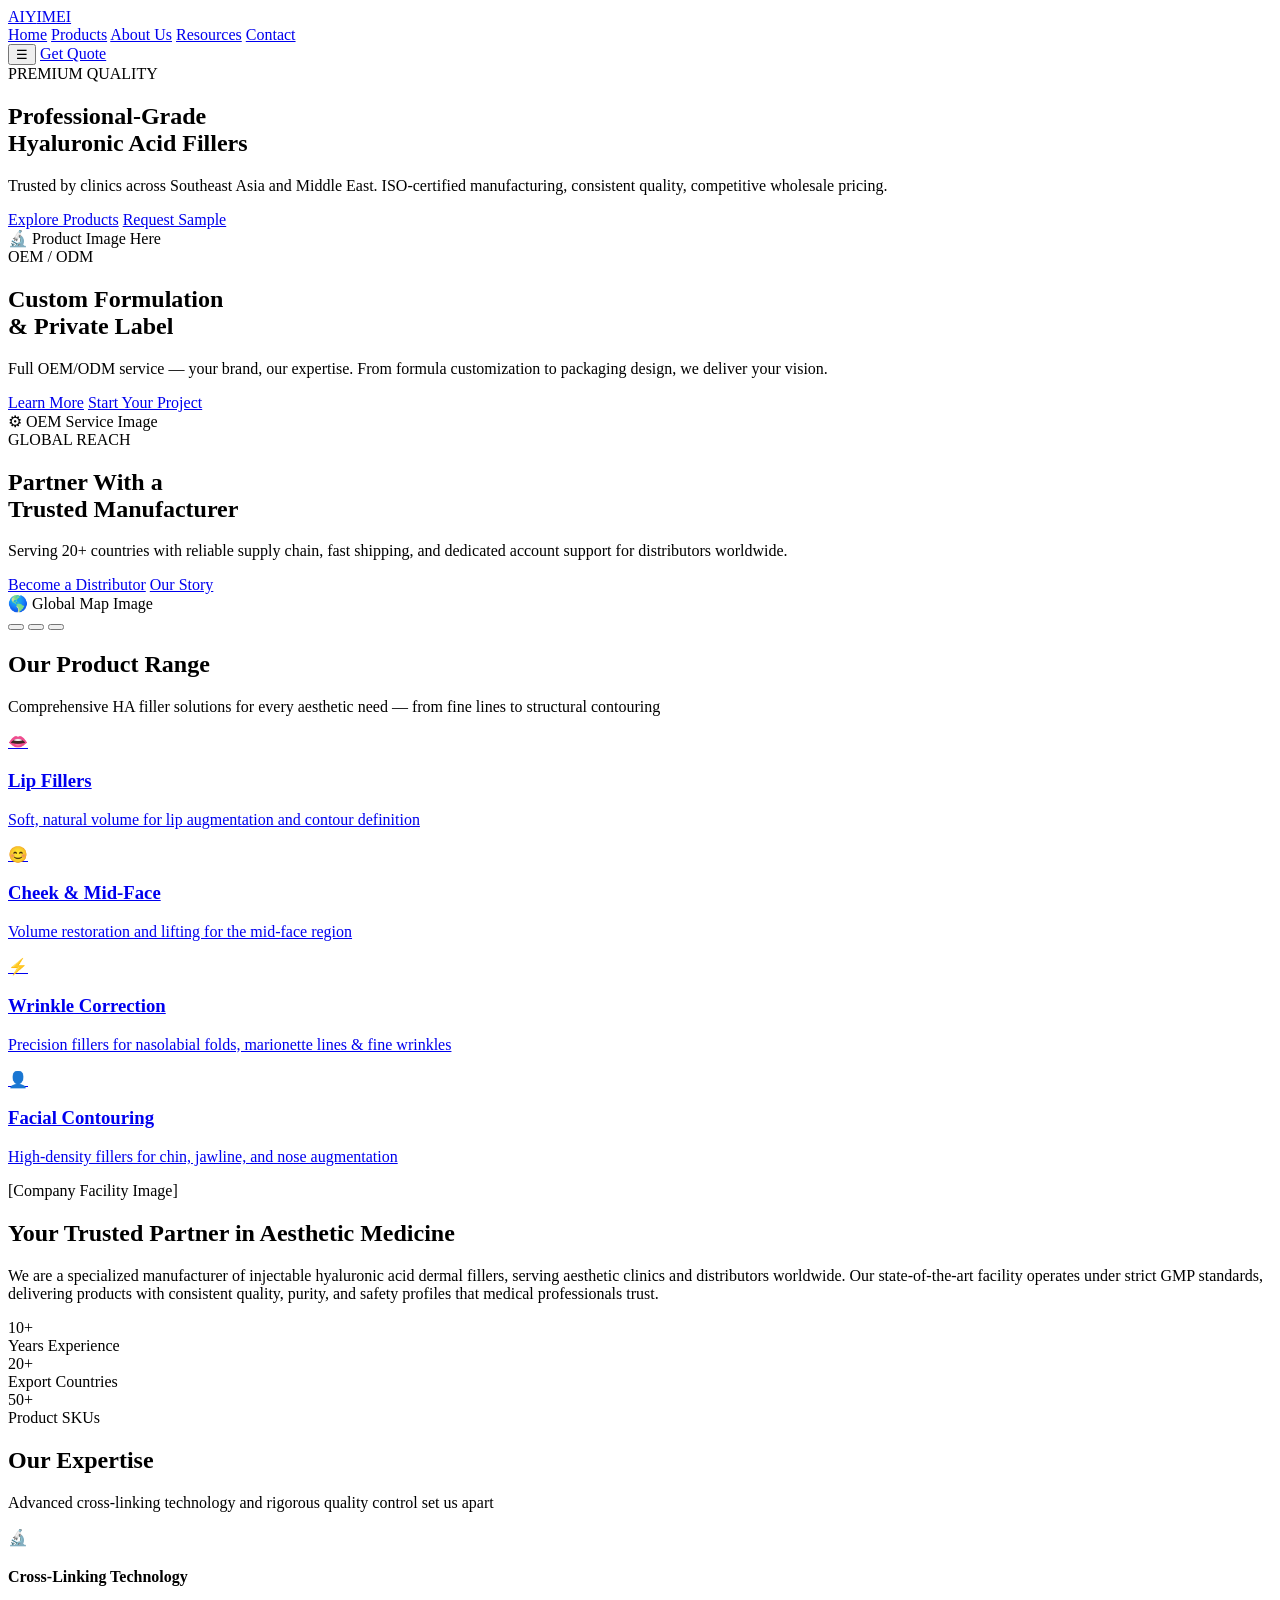
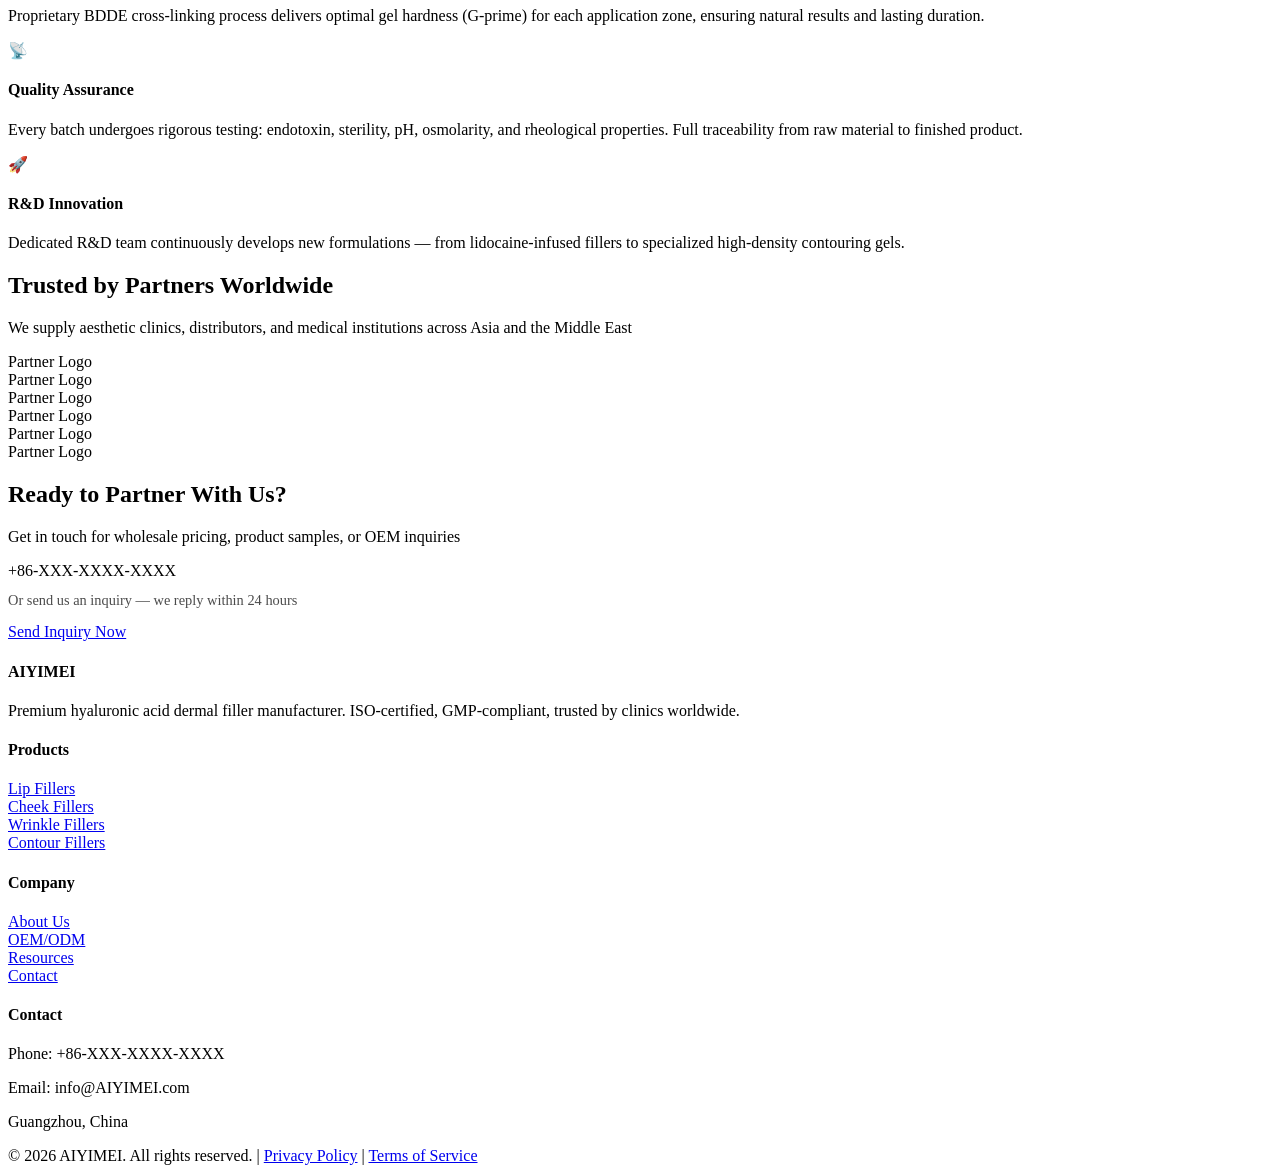
==== index.html @ f06d936a "Add files via upload" ====
﻿<!DOCTYPE html>
<html lang="en">
<head>
<meta charset="UTF-8">
<meta name="viewport" content="width=device-width, initial-scale=1.0">
<meta name="description" content="Professional Hyaluronic Acid Dermal Filler Manufacturer — Wholesale B2B Supplier">
<title>AIYIMEI | HA Dermal Filler Manufacturer & Wholesale Supplier</title>
<link rel="stylesheet" href="css/style.css">
</head>
<body>

<!-- Header -->
<header class="site-header">
  <div class="header-inner">
    <a href="index.html" class="logo">AIY<span>IMEI</span></a>
    <nav class="nav-links">
      <a href="index.html" class="active">Home</a>
      <a href="products.html">Products</a>
      <a href="about.html">About Us</a>
      <a href="resources.html">Resources</a>
      <a href="contact.html">Contact</a>
    </nav>
    <button class="mobile-menu-btn" aria-label="Menu">&#9776;</button>
    <a href="contact.html" class="header-cta">Get Quote</a>
  </div>
</header>

<!-- Hero Carousel -->
<section class="hero">
  <div class="carousel">
    <div class="carousel-slide active">
      <div class="slide-content">
        <span class="slide-tag">PREMIUM QUALITY</span>
        <h1>Professional-Grade<br>Hyaluronic Acid Fillers</h1>
        <p>Trusted by clinics across Southeast Asia and Middle East. ISO-certified manufacturing, consistent quality, competitive wholesale pricing.</p>
        <a href="products.html" class="btn-primary">Explore Products</a>
        <a href="contact.html" class="btn-outline">Request Sample</a>
      </div>
      <div class="slide-visual">
        <div class="placeholder-img">
          <span class="placeholder-icon">&#128300;</span>
          <span class="placeholder-text">Product Image Here</span>
        </div>
      </div>
    </div>
    <div class="carousel-slide">
      <div class="slide-content">
        <span class="slide-tag">OEM / ODM</span>
        <h1>Custom Formulation<br>& Private Label</h1>
        <p>Full OEM/ODM service — your brand, our expertise. From formula customization to packaging design, we deliver your vision.</p>
        <a href="about.html" class="btn-primary">Learn More</a>
        <a href="contact.html" class="btn-outline">Start Your Project</a>
      </div>
      <div class="slide-visual">
        <div class="placeholder-img">
          <span class="placeholder-icon">&#9881;</span>
          <span class="placeholder-text">OEM Service Image</span>
        </div>
      </div>
    </div>
    <div class="carousel-slide">
      <div class="slide-content">
        <span class="slide-tag">GLOBAL REACH</span>
        <h1>Partner With a<br>Trusted Manufacturer</h1>
        <p>Serving 20+ countries with reliable supply chain, fast shipping, and dedicated account support for distributors worldwide.</p>
        <a href="contact.html" class="btn-primary">Become a Distributor</a>
        <a href="about.html" class="btn-outline">Our Story</a>
      </div>
      <div class="slide-visual">
        <div class="placeholder-img">
          <span class="placeholder-icon">&#127758;</span>
          <span class="placeholder-text">Global Map Image</span>
        </div>
      </div>
    </div>
    <div class="carousel-dots">
      <button class="active" aria-label="Slide 1"></button>
      <button aria-label="Slide 2"></button>
      <button aria-label="Slide 3"></button>
    </div>
  </div>
</section>

<!-- Main Product Categories -->
<section class="section">
  <div class="container">
    <div class="section-header">
      <h2>Our Product Range</h2>
      <p>Comprehensive HA filler solutions for every aesthetic need — from fine lines to structural contouring</p>
    </div>
    <div class="category-grid">
      <a href="products.html" class="category-card">
        <div class="category-icon">&#128068;</div>
        <h3>Lip Fillers</h3>
        <p>Soft, natural volume for lip augmentation and contour definition</p>
      </a>
      <a href="products.html" class="category-card">
        <div class="category-icon">&#128522;</div>
        <h3>Cheek & Mid-Face</h3>
        <p>Volume restoration and lifting for the mid-face region</p>
      </a>
      <a href="products.html" class="category-card">
        <div class="category-icon">&#9889;</div>
        <h3>Wrinkle Correction</h3>
        <p>Precision fillers for nasolabial folds, marionette lines & fine wrinkles</p>
      </a>
      <a href="products.html" class="category-card">
        <div class="category-icon">&#128100;</div>
        <h3>Facial Contouring</h3>
        <p>High-density fillers for chin, jawline, and nose augmentation</p>
      </a>
    </div>
  </div>
</section>

<!-- Company Introduction -->
<section class="section section-alt">
  <div class="container">
    <div class="company-intro">
      <div class="intro-image">
        <span class="placeholder-text">[Company Facility Image]</span>
      </div>
      <div class="intro-text">
        <h2>Your Trusted Partner in Aesthetic Medicine</h2>
        <p>
          We are a specialized manufacturer of injectable hyaluronic acid dermal fillers,
          serving aesthetic clinics and distributors worldwide. Our state-of-the-art facility
          operates under strict GMP standards, delivering products with consistent quality,
          purity, and safety profiles that medical professionals trust.
        </p>
        <div class="stats-row">
          <div class="stat-item">
            <div class="stat-number">10+</div>
            <div class="stat-label">Years Experience</div>
          </div>
          <div class="stat-item">
            <div class="stat-number">20+</div>
            <div class="stat-label">Export Countries</div>
          </div>
          <div class="stat-item">
            <div class="stat-number">50+</div>
            <div class="stat-label">Product SKUs</div>
          </div>
        </div>
      </div>
    </div>
  </div>
</section>

<!-- Professional Fields / Expertise -->
<section class="section">
  <div class="container">
    <div class="section-header">
      <h2>Our Expertise</h2>
      <p>Advanced cross-linking technology and rigorous quality control set us apart</p>
    </div>
    <div class="expertise-grid">
      <div class="expertise-card">
        <div class="icon">&#128300;</div>
        <h4>Cross-Linking Technology</h4>
        <p>Proprietary BDDE cross-linking process delivers optimal gel hardness (G-prime) for each application zone, ensuring natural results and lasting duration.</p>
      </div>
      <div class="expertise-card">
        <div class="icon">&#128225;</div>
        <h4>Quality Assurance</h4>
        <p>Every batch undergoes rigorous testing: endotoxin, sterility, pH, osmolarity, and rheological properties. Full traceability from raw material to finished product.</p>
      </div>
      <div class="expertise-card">
        <div class="icon">&#128640;</div>
        <h4>R&D Innovation</h4>
        <p>Dedicated R&D team continuously develops new formulations — from lidocaine-infused fillers to specialized high-density contouring gels.</p>
      </div>
    </div>
  </div>
</section>

<!-- Partner Companies -->
<section class="section section-alt">
  <div class="container">
    <div class="section-header">
      <h2>Trusted by Partners Worldwide</h2>
      <p>We supply aesthetic clinics, distributors, and medical institutions across Asia and the Middle East</p>
    </div>
    <div class="partner-logos">
      <div class="partner-logo">Partner Logo</div>
      <div class="partner-logo">Partner Logo</div>
      <div class="partner-logo">Partner Logo</div>
      <div class="partner-logo">Partner Logo</div>
      <div class="partner-logo">Partner Logo</div>
      <div class="partner-logo">Partner Logo</div>
    </div>
  </div>
</section>

<!-- Contact CTA -->
<section class="section">
  <div class="container">
    <div class="cta-banner">
      <h2>Ready to Partner With Us?</h2>
      <p>Get in touch for wholesale pricing, product samples, or OEM inquiries</p>
      <div class="phone-number">+86-XXX-XXXX-XXXX</div>
      <p style="margin-top:12px; font-size:0.9rem; opacity:0.7;">Or send us an inquiry — we reply within 24 hours</p>
      <a href="contact.html" class="btn-primary" style="margin-top:20px;">Send Inquiry Now</a>
    </div>
  </div>
</section>

<!-- Footer -->
<footer class="site-footer">
  <div class="footer-grid">
    <div class="footer-col">
      <h4>AIYIMEI</h4>
      <p>Premium hyaluronic acid dermal filler manufacturer. ISO-certified, GMP-compliant, trusted by clinics worldwide.</p>
    </div>
    <div class="footer-col">
      <h4>Products</h4>
      <a href="products.html">Lip Fillers</a><br>
      <a href="products.html">Cheek Fillers</a><br>
      <a href="products.html">Wrinkle Fillers</a><br>
      <a href="products.html">Contour Fillers</a>
    </div>
    <div class="footer-col">
      <h4>Company</h4>
      <a href="about.html">About Us</a><br>
      <a href="about.html#oem">OEM/ODM</a><br>
      <a href="resources.html">Resources</a><br>
      <a href="contact.html">Contact</a>
    </div>
    <div class="footer-col">
      <h4>Contact</h4>
      <p>Phone: +86-XXX-XXXX-XXXX</p>
      <p>Email: info@AIYIMEI.com</p>
      <p>Guangzhou, China</p>
    </div>
  </div>
  <div class="footer-bottom">
    &copy; 2026 AIYIMEI. All rights reserved. | <a href="#">Privacy Policy</a> | <a href="#">Terms of Service</a>
  </div>
</footer>

<script src="js/main.js"></script>
</body>
</html>
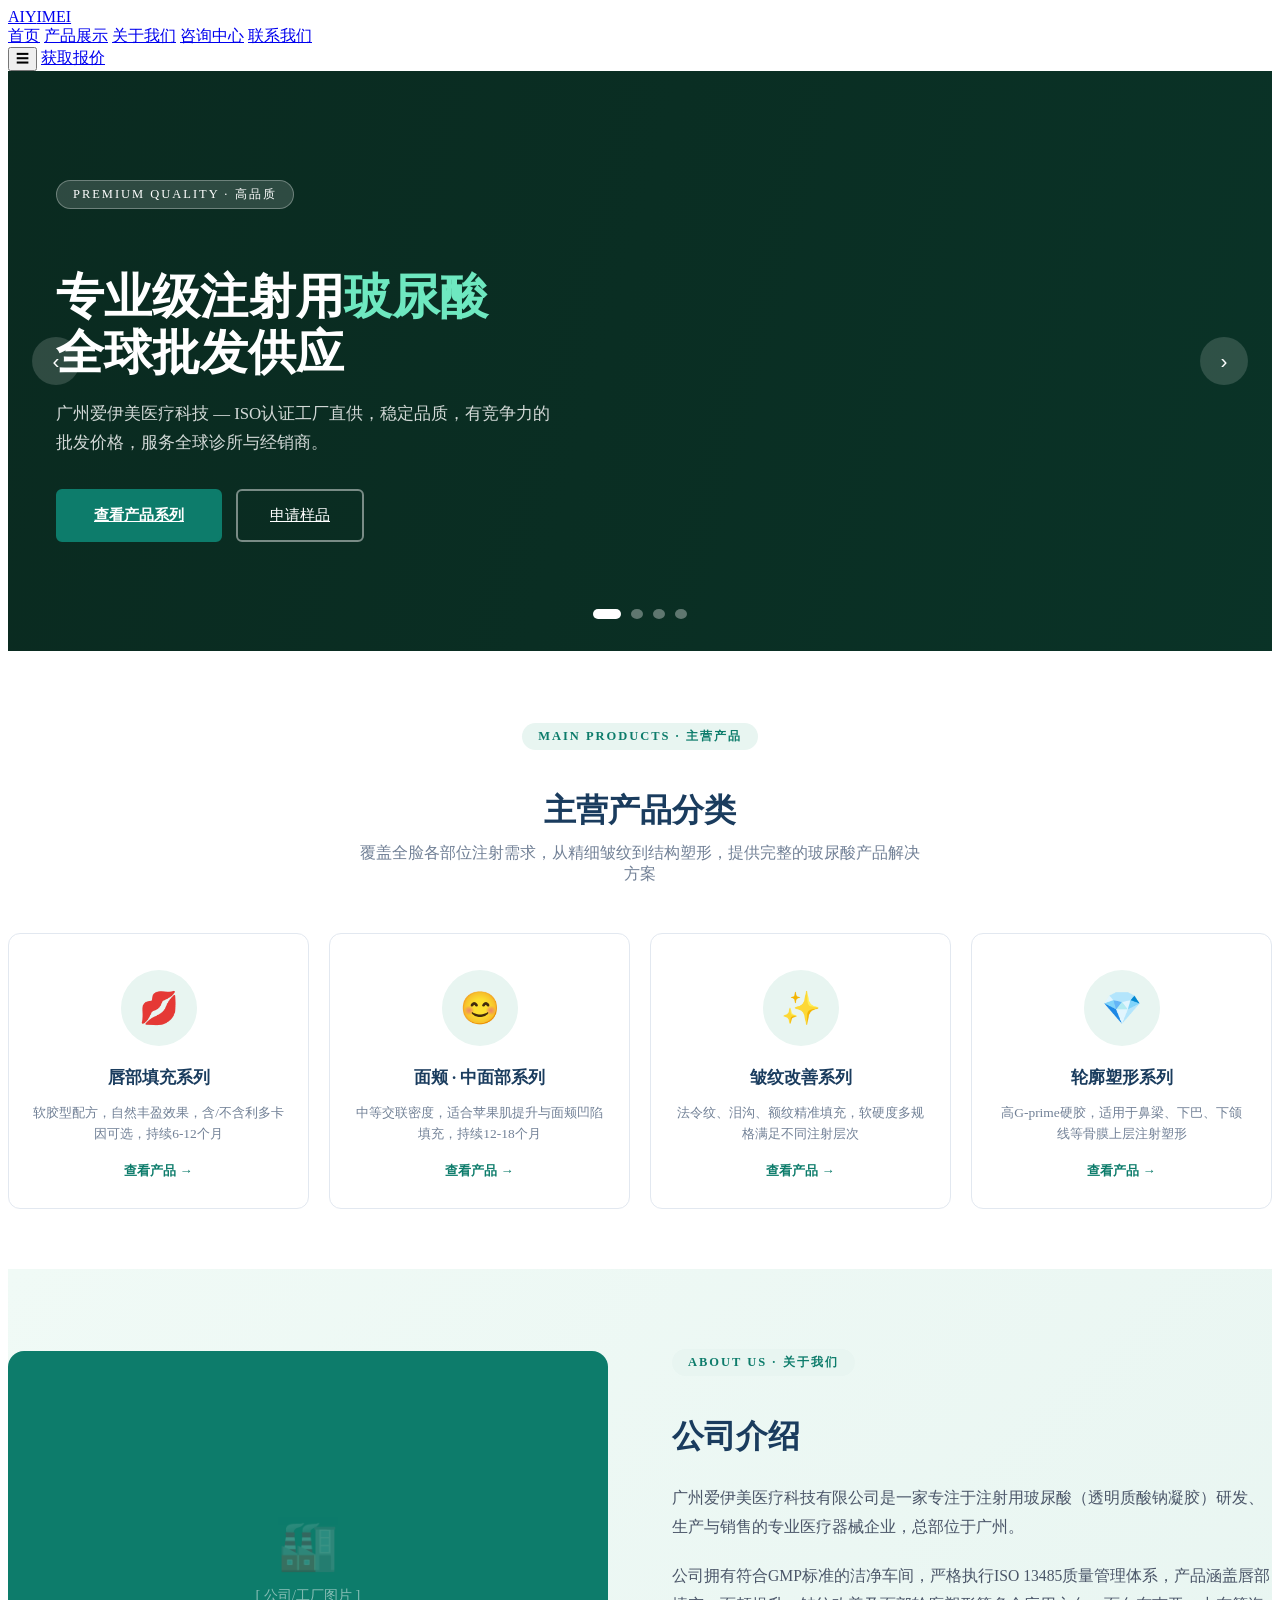
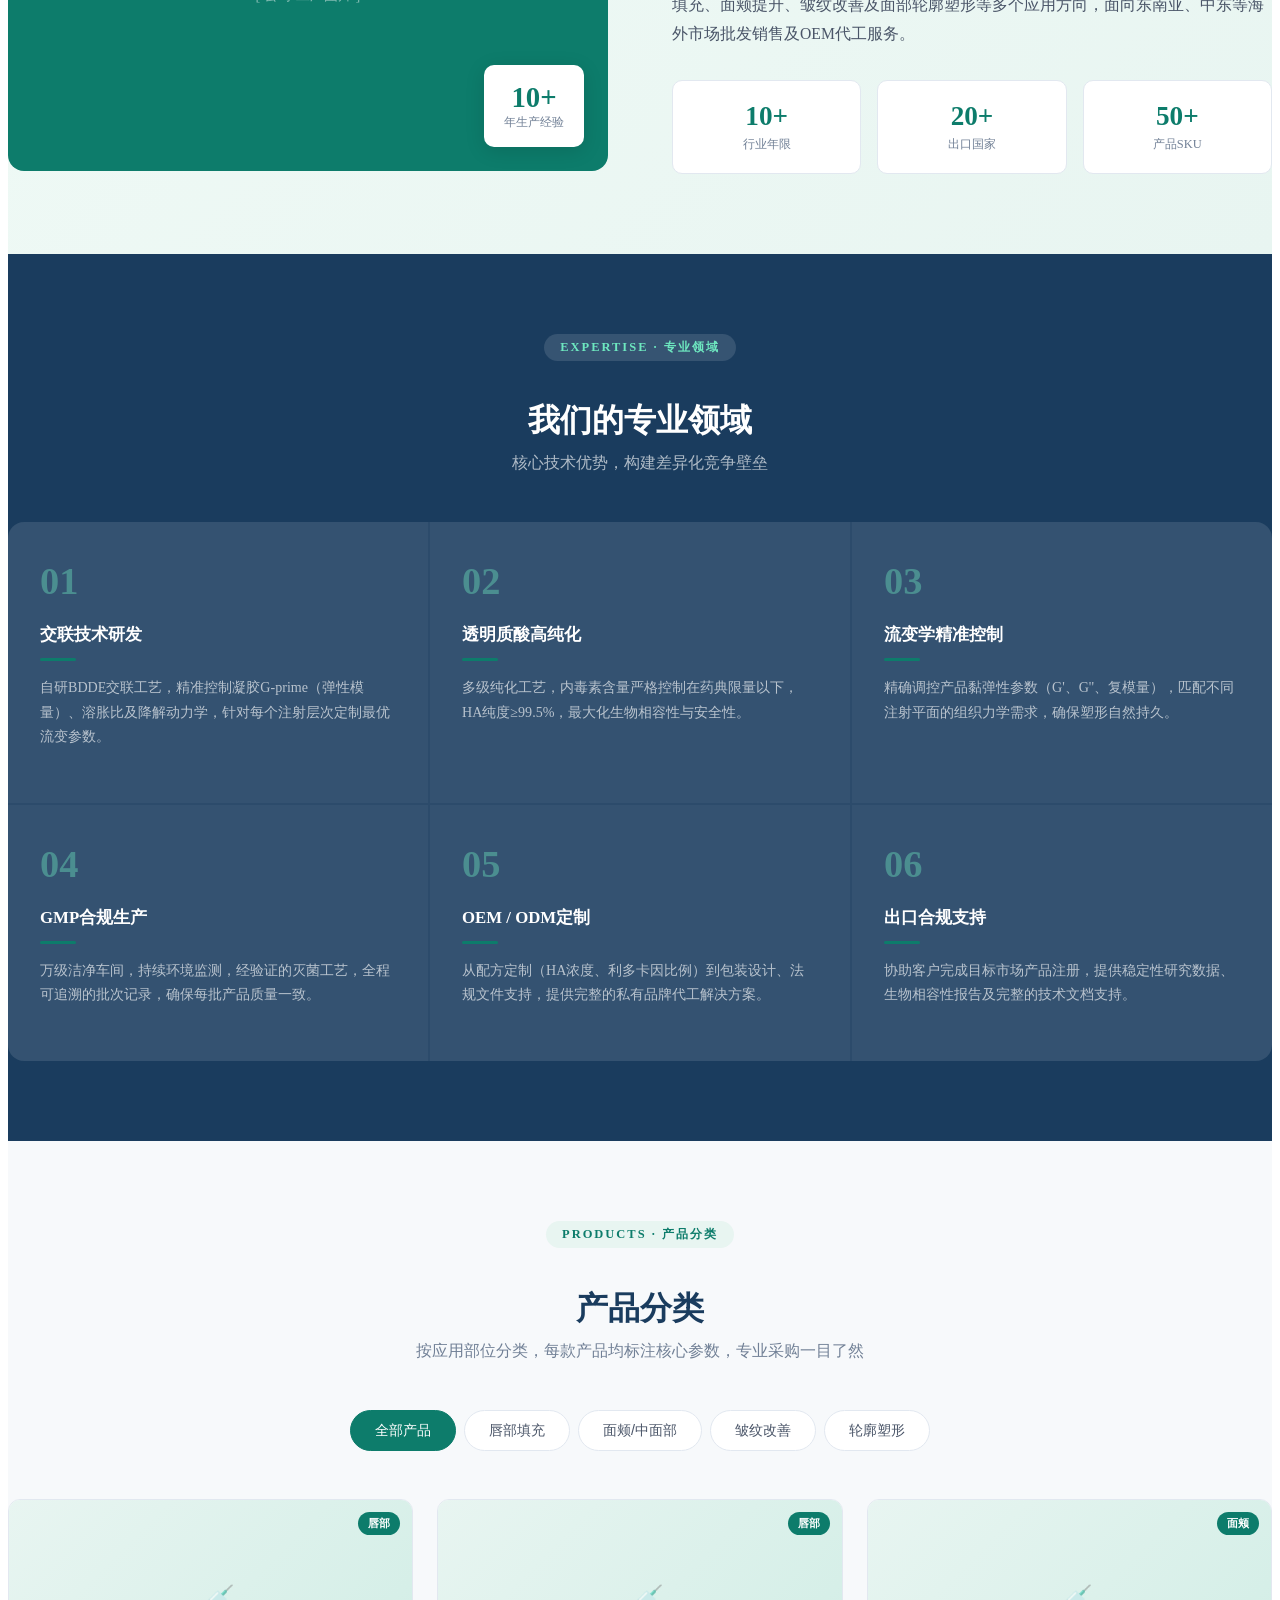
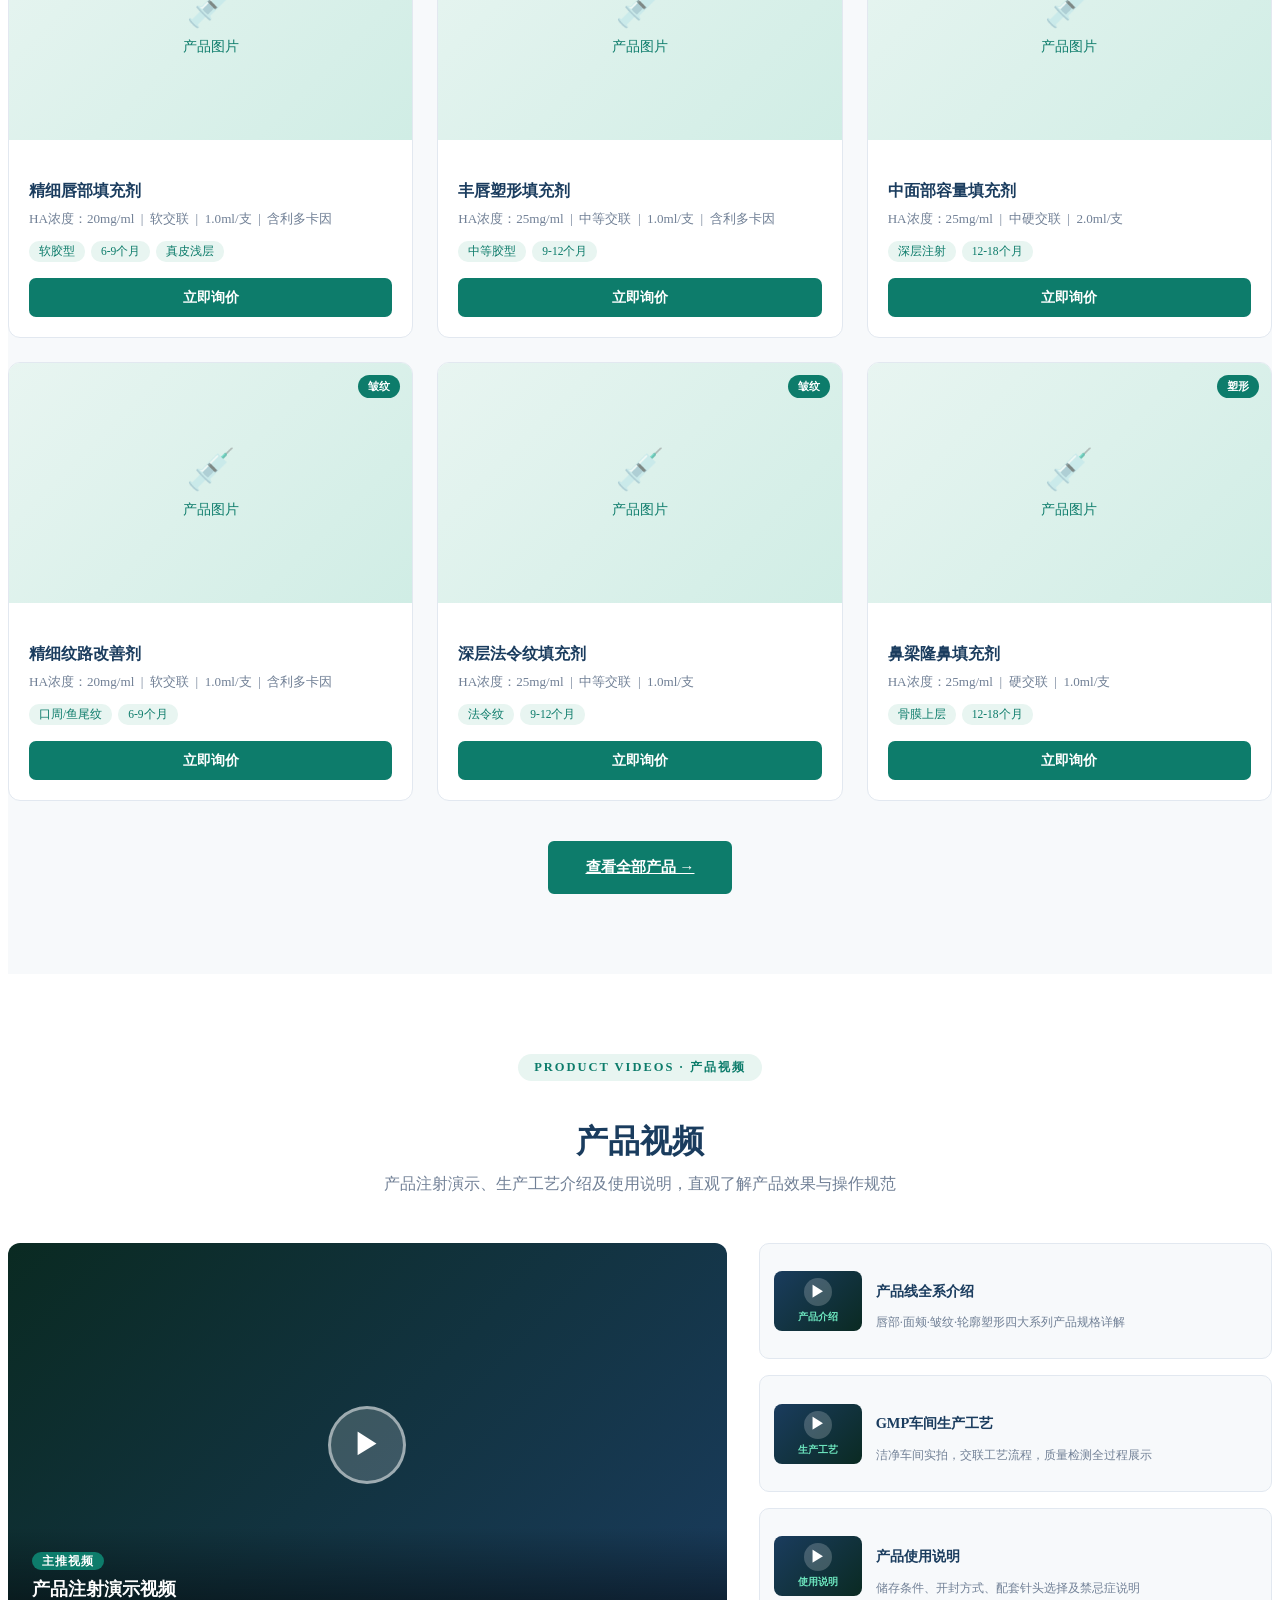
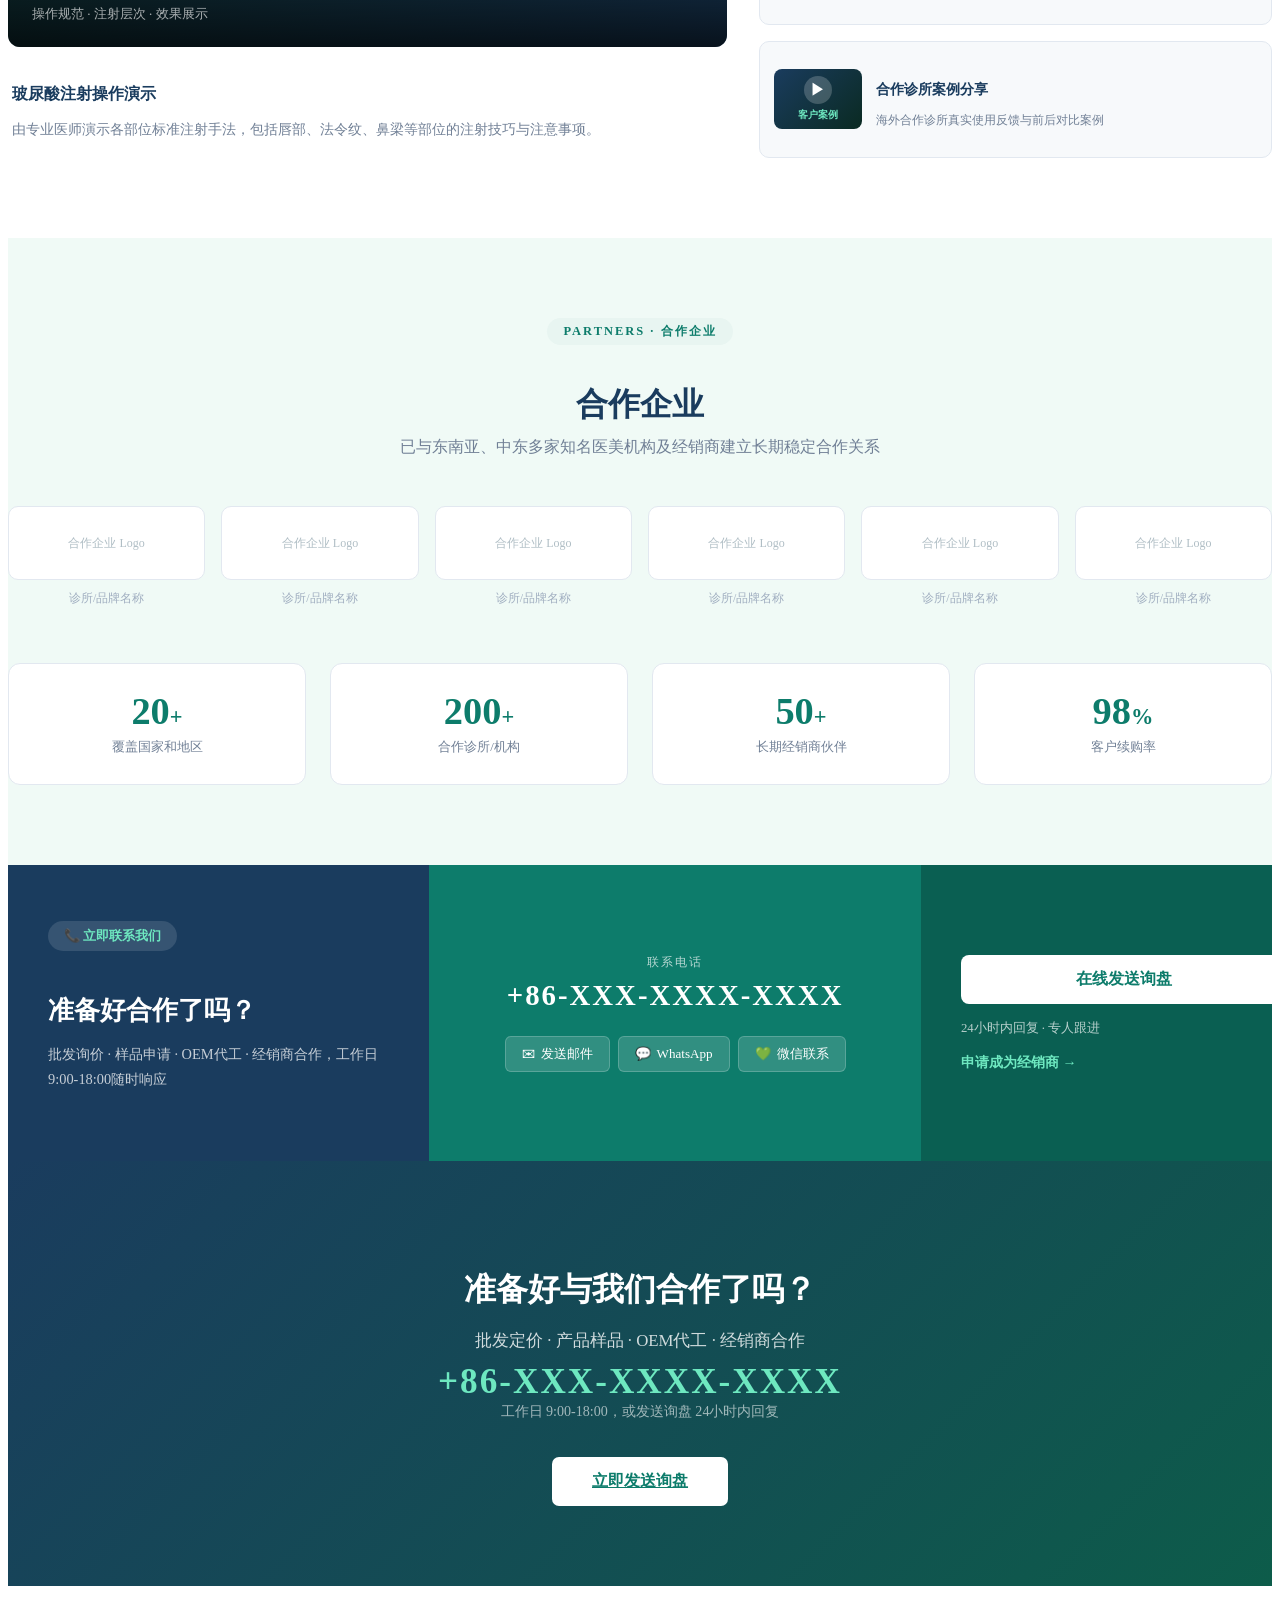
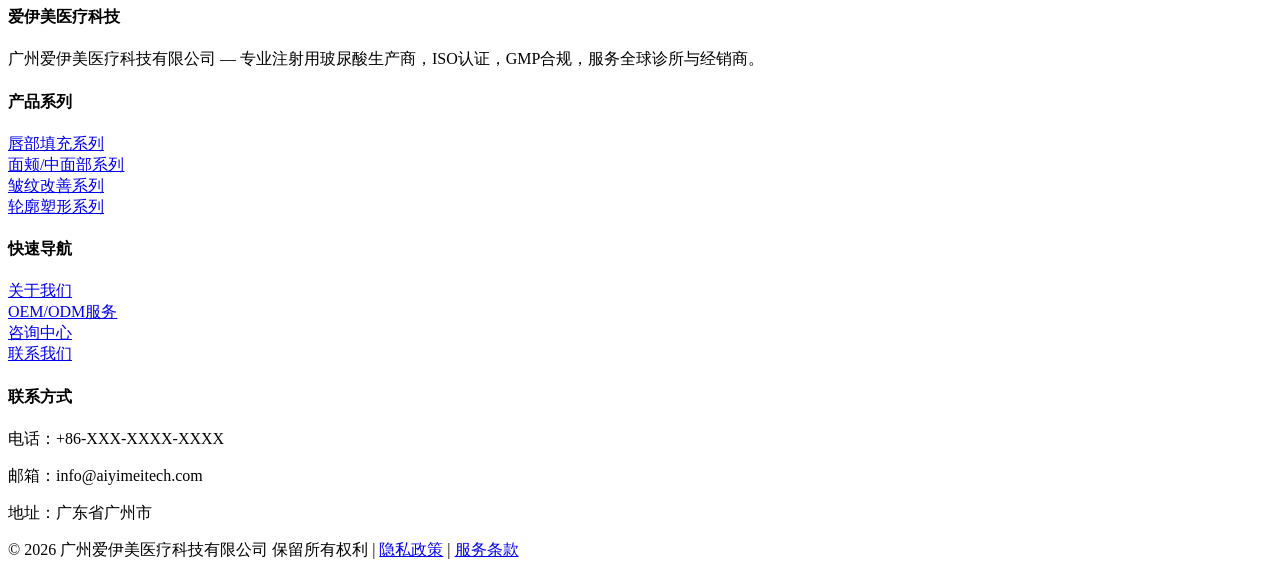
==== commit ea645c7b: "Add files via upload" ====
--- a/index.html
+++ b/index.html
@@ -1,145 +1,700 @@
-﻿<!DOCTYPE html>
-<html lang="en">
+<!DOCTYPE html>
+<html lang="zh-CN">
 <head>
 <meta charset="UTF-8">
 <meta name="viewport" content="width=device-width, initial-scale=1.0">
-<meta name="description" content="Professional Hyaluronic Acid Dermal Filler Manufacturer — Wholesale B2B Supplier">
-<title>AIYIMEI | HA Dermal Filler Manufacturer & Wholesale Supplier</title>
+<meta name="description" content="广州爱伊美医疗科技有限公司 — 专业注射用玻尿酸生产商，面向全球批发供应">
+<title>爱伊美医疗科技 | 专业玻尿酸生产商</title>
 <link rel="stylesheet" href="css/style.css">
+<style>
+/* ===== 1. 门头首页产品轮播图 ===== */
+.hero-banner {
+  position: relative;
+  width: 100%;
+  overflow: hidden;
+  background: #0a2a22;
+}
+.banner-track {
+  display: flex;
+  transition: transform 0.7s cubic-bezier(.4,0,.2,1);
+}
+.banner-slide {
+  min-width: 100%;
+  position: relative;
+  height: 580px;
+  display: flex;
+  align-items: center;
+  overflow: hidden;
+}
+.banner-slide .bg-overlay {
+  position: absolute; inset: 0;
+  background: linear-gradient(105deg, rgba(10,40,30,0.82) 0%, rgba(10,40,30,0.45) 55%, rgba(10,40,30,0.1) 100%);
+  z-index: 1;
+}
+.banner-slide .bg-img {
+  position: absolute; inset: 0;
+  background-size: cover;
+  background-position: center;
+  z-index: 0;
+  transition: transform 8s ease;
+}
+.banner-slide.active .bg-img { transform: scale(1.05); }
+.banner-content {
+  position: relative; z-index: 2;
+  max-width: 1240px; margin: 0 auto; padding: 0 48px;
+  width: 100%;
+}
+.banner-tag {
+  display: inline-block;
+  background: rgba(255,255,255,0.15);
+  border: 1px solid rgba(255,255,255,0.3);
+  color: #fff; font-size: 0.78rem; letter-spacing: 2px;
+  padding: 5px 16px; border-radius: 20px; margin-bottom: 20px;
+  text-transform: uppercase;
+}
+.banner-content h1 {
+  font-size: 3rem; font-weight: 800;
+  color: #fff; line-height: 1.18;
+  margin-bottom: 18px; max-width: 620px;
+}
+.banner-content h1 em {
+  font-style: normal; color: #6ee8c0;
+}
+.banner-content p {
+  font-size: 1.05rem; color: rgba(255,255,255,0.82);
+  max-width: 500px; line-height: 1.7; margin-bottom: 32px;
+}
+.banner-btns { display: flex; gap: 14px; flex-wrap: wrap; }
+.btn-banner-primary {
+  background: #0D7C6B; color: #fff;
+  padding: 14px 36px; border-radius: 6px;
+  font-size: 0.95rem; font-weight: 600;
+  transition: background 0.2s;
+  border: 2px solid #0D7C6B;
+}
+.btn-banner-primary:hover { background: #0a5f52; border-color: #0a5f52; }
+.btn-banner-outline {
+  background: transparent; color: #fff;
+  padding: 14px 32px; border-radius: 6px;
+  font-size: 0.95rem; font-weight: 500;
+  border: 2px solid rgba(255,255,255,0.45);
+  transition: border-color 0.2s;
+}
+.btn-banner-outline:hover { border-color: #fff; }
+
+/* slide bg colors as fallbacks */
+.slide-bg-1 { background-color: #0a3428; }
+.slide-bg-2 { background-color: #1a2c3d; }
+.slide-bg-3 { background-color: #2a1a3d; }
+.slide-bg-4 { background-color: #3d2a0a; }
+
+/* Banner controls */
+.banner-controls {
+  position: absolute; bottom: 32px; left: 0; right: 0;
+  display: flex; align-items: center; justify-content: center; gap: 10px; z-index: 10;
+}
+.banner-dot {
+  width: 10px; height: 10px; border-radius: 50%;
+  background: rgba(255,255,255,0.35); border: none;
+  transition: all 0.3s; cursor: pointer;
+}
+.banner-dot.active {
+  background: #fff; width: 28px; border-radius: 5px;
+}
+.banner-arrow {
+  position: absolute; top: 50%; transform: translateY(-50%);
+  background: rgba(255,255,255,0.15); border: none; color: #fff;
+  width: 48px; height: 48px; border-radius: 50%; font-size: 1.3rem;
+  cursor: pointer; z-index: 10; transition: background 0.2s;
+  display: flex; align-items: center; justify-content: center;
+}
+.banner-arrow:hover { background: rgba(255,255,255,0.3); }
+.banner-arrow.prev { left: 24px; }
+.banner-arrow.next { right: 24px; }
+
+/* ===== 2. 主营产品分类 ===== */
+.product-categories {
+  padding: 72px 0 60px;
+  background: #fff;
+}
+.section-label {
+  text-align: center; margin-bottom: 48px;
+}
+.section-label .label-tag {
+  display: inline-block;
+  background: #e8f5f1; color: #0D7C6B;
+  font-size: 0.78rem; font-weight: 600; letter-spacing: 2px;
+  padding: 5px 16px; border-radius: 20px; margin-bottom: 12px;
+  text-transform: uppercase;
+}
+.section-label h2 {
+  font-size: 2rem; font-weight: 700; color: #1a3c5e; margin-bottom: 10px;
+}
+.section-label p { color: #718096; font-size: 0.98rem; max-width: 560px; margin: 0 auto; }
+
+.cat-grid {
+  display: grid; grid-template-columns: repeat(4, 1fr); gap: 20px;
+}
+.cat-card {
+  background: #fff;
+  border: 1px solid #e2e8f0;
+  border-radius: 12px;
+  padding: 36px 24px 28px;
+  text-align: center;
+  cursor: pointer;
+  transition: all 0.3s;
+  position: relative; overflow: hidden;
+  text-decoration: none; color: inherit;
+}
+.cat-card::before {
+  content: '';
+  position: absolute; bottom: 0; left: 0; right: 0;
+  height: 3px; background: #0D7C6B;
+  transform: scaleX(0); transition: transform 0.3s;
+}
+.cat-card:hover::before { transform: scaleX(1); }
+.cat-card:hover { box-shadow: 0 8px 30px rgba(13,124,107,0.12); transform: translateY(-4px); }
+.cat-icon-wrap {
+  width: 76px; height: 76px; border-radius: 50%;
+  background: #e8f5f1; margin: 0 auto 20px;
+  display: flex; align-items: center; justify-content: center;
+  font-size: 2rem; transition: background 0.3s;
+}
+.cat-card:hover .cat-icon-wrap { background: #0D7C6B; }
+.cat-card h3 { font-size: 1.05rem; font-weight: 700; color: #1a3c5e; margin-bottom: 8px; }
+.cat-card p { font-size: 0.84rem; color: #718096; line-height: 1.6; margin-bottom: 16px; }
+.cat-link {
+  font-size: 0.82rem; color: #0D7C6B; font-weight: 600;
+  display: inline-flex; align-items: center; gap: 4px;
+}
+
+/* ===== 3. 公司介绍 ===== */
+.company-section {
+  padding: 80px 0;
+  background: linear-gradient(135deg, #f0faf6 0%, #e8f5f1 100%);
+}
+.company-layout {
+  display: grid; grid-template-columns: 1fr 1fr; gap: 64px; align-items: center;
+}
+.company-img-box {
+  border-radius: 16px; overflow: hidden;
+  background: #0D7C6B;
+  height: 420px; display: flex; align-items: center; justify-content: center;
+  position: relative;
+}
+.company-img-box .img-placeholder {
+  color: rgba(255,255,255,0.5); font-size: 0.9rem; text-align: center;
+}
+.company-img-box .img-badge {
+  position: absolute; bottom: 24px; right: 24px;
+  background: #fff; border-radius: 10px; padding: 16px 20px;
+  box-shadow: 0 4px 20px rgba(0,0,0,0.12);
+  text-align: center;
+}
+.img-badge .badge-num { font-size: 1.8rem; font-weight: 800; color: #0D7C6B; }
+.img-badge .badge-txt { font-size: 0.78rem; color: #718096; }
+.company-text .section-label { text-align: left; margin-bottom: 24px; }
+.company-text p {
+  color: #4a5568; line-height: 1.85; margin-bottom: 20px; font-size: 0.98rem;
+}
+.company-stats {
+  display: grid; grid-template-columns: repeat(3, 1fr);
+  gap: 16px; margin-top: 32px;
+}
+.cstat {
+  background: #fff; border-radius: 10px; padding: 20px 16px; text-align: center;
+  border: 1px solid #e2e8f0;
+}
+.cstat-num { font-size: 1.7rem; font-weight: 800; color: #0D7C6B; }
+.cstat-label { font-size: 0.78rem; color: #718096; margin-top: 4px; }
+
+/* ===== 4. 专业领域 ===== */
+.expertise-section {
+  padding: 80px 0;
+  background: #1a3c5e;
+  color: #fff;
+}
+.expertise-section .section-label .label-tag {
+  background: rgba(255,255,255,0.12); color: #6ee8c0;
+}
+.expertise-section .section-label h2 { color: #fff; }
+.expertise-section .section-label p { color: rgba(255,255,255,0.65); }
+.expertise-items {
+  display: grid; grid-template-columns: repeat(3, 1fr); gap: 2px;
+  background: rgba(255,255,255,0.08); border-radius: 16px; overflow: hidden;
+}
+.exp-item {
+  background: rgba(255,255,255,0.04);
+  padding: 40px 32px;
+  transition: background 0.3s;
+}
+.exp-item:hover { background: rgba(13,124,107,0.25); }
+.exp-num {
+  font-size: 2.4rem; font-weight: 800; color: #6ee8c0;
+  opacity: 0.4; margin-bottom: 16px; line-height: 1;
+}
+.exp-item h4 { font-size: 1.05rem; font-weight: 700; color: #fff; margin-bottom: 12px; }
+.exp-item p { font-size: 0.88rem; color: rgba(255,255,255,0.65); line-height: 1.75; }
+.exp-divider {
+  width: 36px; height: 3px; background: #0D7C6B;
+  border-radius: 2px; margin: 12px 0;
+}
+
+/* ===== 5. 产品分类（详细展示） ===== */
+.products-section {
+  padding: 80px 0;
+  background: #f7f9fb;
+}
+.products-tabs {
+  display: flex; justify-content: center; gap: 8px;
+  flex-wrap: wrap; margin-bottom: 48px;
+}
+.ptab {
+  padding: 10px 24px; border-radius: 24px;
+  border: 1px solid #e2e8f0; background: #fff;
+  font-size: 0.9rem; font-weight: 500; color: #4a5568;
+  cursor: pointer; transition: all 0.2s;
+}
+.ptab.active, .ptab:hover {
+  background: #0D7C6B; color: #fff; border-color: #0D7C6B;
+}
+.products-grid {
+  display: grid; grid-template-columns: repeat(3, 1fr); gap: 24px;
+}
+.prod-card {
+  background: #fff; border-radius: 12px;
+  border: 1px solid #e2e8f0; overflow: hidden;
+  transition: all 0.3s; display: block; text-decoration: none; color: inherit;
+}
+.prod-card:hover { box-shadow: 0 8px 28px rgba(0,0,0,0.1); transform: translateY(-3px); }
+.prod-img {
+  height: 240px; background: linear-gradient(135deg, #e8f5f1, #d0ede5);
+  display: flex; align-items: center; justify-content: center;
+  flex-direction: column; gap: 8px;
+  color: #0D7C6B; font-size: 0.85rem; position: relative;
+}
+.prod-img-icon { font-size: 2.5rem; opacity: 0.5; }
+.prod-badge {
+  position: absolute; top: 12px; right: 12px;
+  background: #0D7C6B; color: #fff; font-size: 0.7rem;
+  font-weight: 600; padding: 4px 10px; border-radius: 12px;
+}
+.prod-body { padding: 20px; }
+.prod-body h4 { font-size: 1rem; font-weight: 700; color: #1a3c5e; margin-bottom: 6px; }
+.prod-spec { font-size: 0.82rem; color: #718096; margin-bottom: 12px; line-height: 1.6; }
+.prod-tags { display: flex; gap: 6px; flex-wrap: wrap; margin-bottom: 16px; }
+.prod-tag {
+  font-size: 0.72rem; padding: 3px 10px; border-radius: 10px;
+  background: #e8f5f1; color: #0D7C6B; font-weight: 500;
+}
+.prod-inquiry {
+  display: block; text-align: center;
+  background: #0D7C6B; color: #fff;
+  padding: 10px; border-radius: 7px;
+  font-size: 0.88rem; font-weight: 600;
+  transition: background 0.2s;
+}
+.prod-inquiry:hover { background: #0a5f52; }
+
+/* CTA Section */
+.home-cta {
+  padding: 80px 24px;
+  background: linear-gradient(135deg, #1a3c5e 0%, #0d5c4a 100%);
+  text-align: center; color: #fff;
+}
+.home-cta h2 { font-size: 2rem; font-weight: 700; margin-bottom: 12px; }
+.home-cta p { opacity: 0.8; font-size: 1.05rem; margin-bottom: 10px; }
+.home-cta .phone { font-size: 2.2rem; font-weight: 800; letter-spacing: 2px; color: #6ee8c0; }
+.home-cta .cta-sub { font-size: 0.88rem; opacity: 0.6; margin-bottom: 28px; }
+.btn-cta-white {
+  display: inline-block; background: #fff; color: #0D7C6B;
+  padding: 14px 40px; border-radius: 7px;
+  font-size: 1rem; font-weight: 700; margin-top: 8px;
+  transition: all 0.2s;
+}
+.btn-cta-white:hover { background: #e8f5f1; }
+
+/* ===== 板块6：产品视频 CSS ===== */
+.video-section-home {
+  padding: 80px 0;
+  background: #fff;
+}
+.video-main-grid {
+  display: grid;
+  grid-template-columns: 1.4fr 1fr;
+  gap: 32px;
+  align-items: start;
+}
+.video-frame {
+  width: 100%; aspect-ratio: 16/9;
+  border-radius: 12px; overflow: hidden;
+  cursor: pointer; position: relative;
+}
+.video-thumb-bg {
+  width: 100%; height: 100%;
+  background: linear-gradient(135deg, #0a2a22 0%, #1a3c5e 100%);
+  display: flex; align-items: center; justify-content: center;
+  position: relative;
+}
+.play-btn-big {
+  width: 72px; height: 72px; border-radius: 50%;
+  background: rgba(255,255,255,0.18);
+  border: 3px solid rgba(255,255,255,0.5);
+  display: flex; align-items: center; justify-content: center;
+  font-size: 1.8rem; color: #fff;
+  transition: all 0.3s; cursor: pointer;
+}
+.video-frame:hover .play-btn-big {
+  background: #0D7C6B; border-color: #0D7C6B; transform: scale(1.1);
+}
+.video-label-overlay {
+  position: absolute; bottom: 0; left: 0; right: 0;
+  padding: 24px; background: linear-gradient(to top, rgba(0,0,0,0.7), transparent);
+}
+.vlabel-tag {
+  background: #0D7C6B; color: #fff;
+  font-size: 0.72rem; font-weight: 600; letter-spacing: 1px;
+  padding: 3px 10px; border-radius: 10px;
+}
+.vlabel-title {
+  color: #fff; font-size: 1.1rem; font-weight: 700; margin-top: 8px;
+}
+.vlabel-sub { color: rgba(255,255,255,0.65); font-size: 0.82rem; margin-top: 4px; }
+.video-desc { padding: 16px 4px 0; }
+.video-desc h4 { font-size: 1rem; font-weight: 700; color: #1a3c5e; margin-bottom: 6px; }
+.video-desc p { font-size: 0.85rem; color: #718096; line-height: 1.65; }
+.video-side-list { display: flex; flex-direction: column; gap: 16px; }
+.video-side-item {
+  display: flex; gap: 14px; align-items: center;
+  padding: 14px; border-radius: 10px;
+  background: #f7f9fb; border: 1px solid #e2e8f0;
+  cursor: pointer; transition: all 0.2s;
+}
+.video-side-item:hover { border-color: #0D7C6B; background: #e8f5f1; }
+.video-side-thumb {
+  flex: 0 0 88px; height: 60px; border-radius: 8px;
+  background: linear-gradient(135deg, #1a3c5e, #0a2a22);
+  display: flex; align-items: center; justify-content: center;
+  flex-direction: column; gap: 4px; position: relative; overflow: hidden;
+}
+.play-btn-sm {
+  color: #fff; font-size: 1rem;
+  width: 28px; height: 28px; border-radius: 50%;
+  background: rgba(255,255,255,0.2);
+  display: flex; align-items: center; justify-content: center;
+}
+.vs-tag {
+  font-size: 0.62rem; color: #6ee8c0; font-weight: 600;
+}
+.video-side-info h5 {
+  font-size: 0.9rem; font-weight: 600; color: #1a3c5e; margin-bottom: 3px;
+}
+.video-side-info p { font-size: 0.78rem; color: #718096; line-height: 1.5; }
+
+/* ===== 板块7：合作企业 CSS ===== */
+.partners-section {
+  padding: 80px 0;
+  background: #f0faf6;
+}
+.partners-logo-row {
+  display: grid; grid-template-columns: repeat(6, 1fr);
+  gap: 16px; margin-bottom: 56px;
+}
+.partner-item { text-align: center; }
+.partner-logo-box {
+  height: 72px; border-radius: 10px;
+  background: #fff; border: 1px solid #e2e8f0;
+  display: flex; align-items: center; justify-content: center;
+  font-size: 0.75rem; color: #b0bec5;
+  transition: all 0.2s; margin-bottom: 8px;
+}
+.partner-item:hover .partner-logo-box {
+  border-color: #0D7C6B; box-shadow: 0 4px 12px rgba(13,124,107,0.1);
+}
+.partner-item span { font-size: 0.75rem; color: #a0aec0; }
+.partners-stats {
+  display: grid; grid-template-columns: repeat(4, 1fr);
+  gap: 24px;
+}
+.pstat {
+  text-align: center; background: #fff; border-radius: 12px;
+  padding: 28px 16px; border: 1px solid #e2e8f0;
+}
+.pstat-num {
+  font-size: 2.4rem; font-weight: 800; color: #0D7C6B; line-height: 1;
+}
+.pstat-num span { font-size: 1.4rem; }
+.pstat-label { font-size: 0.82rem; color: #718096; margin-top: 8px; }
+
+/* ===== 板块8：联系电话 CSS ===== */
+.contact-strip {
+  padding: 0;
+  background: #fff;
+}
+.contact-strip-inner {
+  display: grid; grid-template-columns: 1.2fr 1.4fr 1fr;
+  gap: 0; align-items: stretch;
+}
+.cs-left {
+  background: #1a3c5e; color: #fff;
+  padding: 56px 40px;
+}
+.cs-badge {
+  display: inline-block; background: rgba(255,255,255,0.12);
+  color: #6ee8c0; font-size: 0.82rem; font-weight: 600;
+  padding: 6px 16px; border-radius: 20px; margin-bottom: 20px;
+}
+.cs-left h2 {
+  font-size: 1.6rem; font-weight: 800; margin-bottom: 12px;
+}
+.cs-left p { font-size: 0.9rem; opacity: 0.75; line-height: 1.7; }
+.cs-center {
+  background: #0D7C6B; color: #fff;
+  padding: 56px 40px; text-align: center;
+  display: flex; flex-direction: column; align-items: center; justify-content: center;
+}
+.cs-phone-label {
+  font-size: 0.78rem; letter-spacing: 2px; opacity: 0.7; margin-bottom: 8px;
+}
+.cs-phone {
+  display: block; font-size: 1.8rem; font-weight: 800;
+  color: #fff; letter-spacing: 2px; margin-bottom: 24px;
+  text-decoration: none;
+}
+.cs-phone:hover { opacity: 0.85; }
+.cs-channels { display: flex; gap: 8px; flex-wrap: wrap; justify-content: center; }
+.cs-channel-btn {
+  display: flex; align-items: center; gap: 6px;
+  background: rgba(255,255,255,0.15); color: #fff;
+  padding: 8px 16px; border-radius: 6px;
+  font-size: 0.82rem; font-weight: 500;
+  text-decoration: none; transition: background 0.2s;
+  border: 1px solid rgba(255,255,255,0.2);
+}
+.cs-channel-btn:hover { background: rgba(255,255,255,0.28); }
+.cs-right {
+  background: #0a5f52; color: #fff;
+  padding: 56px 40px; display: flex;
+  flex-direction: column; align-items: flex-start; justify-content: center;
+  gap: 16px;
+}
+.cs-inquiry-btn {
+  display: block; background: #fff; color: #0D7C6B;
+  padding: 14px 28px; border-radius: 8px;
+  font-size: 1rem; font-weight: 700; text-decoration: none;
+  transition: all 0.2s; width: 100%; text-align: center;
+}
+.cs-inquiry-btn:hover { background: #e8f5f1; }
+.cs-reply { font-size: 0.8rem; opacity: 0.7; }
+.cs-distributor {
+  color: #6ee8c0; font-size: 0.88rem; font-weight: 600;
+  text-decoration: none;
+}
+.cs-distributor:hover { opacity: 0.8; }
+
+/* Responsive */
+@media(max-width:1024px) {
+  .cat-grid { grid-template-columns: repeat(2,1fr); }
+  .company-layout { grid-template-columns: 1fr; }
+  .expertise-items { grid-template-columns: 1fr; }
+  .products-grid { grid-template-columns: repeat(2,1fr); }
+  .banner-content h1 { font-size: 2.2rem; }
+}
+@media(max-width:1024px) {
+  .video-main-grid { grid-template-columns: 1fr; }
+  .partners-logo-row { grid-template-columns: repeat(3,1fr); }
+  .partners-stats { grid-template-columns: repeat(2,1fr); }
+  .contact-strip-inner { grid-template-columns: 1fr; }
+  .cs-left, .cs-center, .cs-right { padding: 40px 32px; }
+}
+@media(max-width:768px) {
+  .banner-slide { height: 460px; }
+  .banner-content { padding: 0 24px; }
+  .banner-content h1 { font-size: 1.8rem; }
+  .banner-arrow { display: none; }
+  .cat-grid { grid-template-columns: 1fr; }
+  .company-stats { grid-template-columns: repeat(3,1fr); }
+  .products-grid { grid-template-columns: 1fr; }
+  .expertise-items { grid-template-columns: 1fr; }
+  .video-main-grid { grid-template-columns: 1fr; }
+  .partners-logo-row { grid-template-columns: repeat(2,1fr); }
+  .partners-stats { grid-template-columns: repeat(2,1fr); }
+  .contact-strip-inner { grid-template-columns: 1fr; }
+  .cs-center { padding: 40px 24px; }
+  .cs-phone { font-size: 1.5rem; }
+}
+</style>
 </head>
 <body>
 
-<!-- Header -->
+<!-- ===== Header ===== -->
 <header class="site-header">
   <div class="header-inner">
     <a href="index.html" class="logo">AIY<span>IMEI</span></a>
     <nav class="nav-links">
-      <a href="index.html" class="active">Home</a>
-      <a href="products.html">Products</a>
-      <a href="about.html">About Us</a>
-      <a href="resources.html">Resources</a>
-      <a href="contact.html">Contact</a>
+      <a href="index.html" class="active">首页</a>
+      <a href="products.html">产品展示</a>
+      <a href="about.html">关于我们</a>
+      <a href="resources.html">咨询中心</a>
+      <a href="contact.html">联系我们</a>
     </nav>
     <button class="mobile-menu-btn" aria-label="Menu">&#9776;</button>
-    <a href="contact.html" class="header-cta">Get Quote</a>
+    <a href="contact.html" class="header-cta">获取报价</a>
   </div>
 </header>
 
-<!-- Hero Carousel -->
-<section class="hero">
-  <div class="carousel">
-    <div class="carousel-slide active">
-      <div class="slide-content">
-        <span class="slide-tag">PREMIUM QUALITY</span>
-        <h1>Professional-Grade<br>Hyaluronic Acid Fillers</h1>
-        <p>Trusted by clinics across Southeast Asia and Middle East. ISO-certified manufacturing, consistent quality, competitive wholesale pricing.</p>
-        <a href="products.html" class="btn-primary">Explore Products</a>
-        <a href="contact.html" class="btn-outline">Request Sample</a>
-      </div>
-      <div class="slide-visual">
-        <div class="placeholder-img">
-          <span class="placeholder-icon">&#128300;</span>
-          <span class="placeholder-text">Product Image Here</span>
-        </div>
-      </div>
-    </div>
-    <div class="carousel-slide">
-      <div class="slide-content">
-        <span class="slide-tag">OEM / ODM</span>
-        <h1>Custom Formulation<br>& Private Label</h1>
-        <p>Full OEM/ODM service — your brand, our expertise. From formula customization to packaging design, we deliver your vision.</p>
-        <a href="about.html" class="btn-primary">Learn More</a>
-        <a href="contact.html" class="btn-outline">Start Your Project</a>
-      </div>
-      <div class="slide-visual">
-        <div class="placeholder-img">
-          <span class="placeholder-icon">&#9881;</span>
-          <span class="placeholder-text">OEM Service Image</span>
-        </div>
-      </div>
-    </div>
-    <div class="carousel-slide">
-      <div class="slide-content">
-        <span class="slide-tag">GLOBAL REACH</span>
-        <h1>Partner With a<br>Trusted Manufacturer</h1>
-        <p>Serving 20+ countries with reliable supply chain, fast shipping, and dedicated account support for distributors worldwide.</p>
-        <a href="contact.html" class="btn-primary">Become a Distributor</a>
-        <a href="about.html" class="btn-outline">Our Story</a>
-      </div>
-      <div class="slide-visual">
-        <div class="placeholder-img">
-          <span class="placeholder-icon">&#127758;</span>
-          <span class="placeholder-text">Global Map Image</span>
-        </div>
-      </div>
-    </div>
-    <div class="carousel-dots">
-      <button class="active" aria-label="Slide 1"></button>
-      <button aria-label="Slide 2"></button>
-      <button aria-label="Slide 3"></button>
-    </div>
+
+<!-- ===== 板块1：门头首页产品轮播图 ===== -->
+<section class="hero-banner">
+  <button class="banner-arrow prev" id="bannerPrev">&#8249;</button>
+  <div class="banner-track" id="bannerTrack">
+
+    <!-- 轮播图 1 -->
+    <div class="banner-slide active">
+      <div class="bg-img slide-bg-1" style="background-image: url('images/banner1.jpg');"></div>
+      <div class="bg-overlay"></div>
+      <div class="banner-content">
+        <span class="banner-tag">Premium Quality · 高品质</span>
+        <h1>专业级注射用<em>玻尿酸</em><br>全球批发供应</h1>
+        <p>广州爱伊美医疗科技 — ISO认证工厂直供，稳定品质，有竞争力的批发价格，服务全球诊所与经销商。</p>
+        <div class="banner-btns">
+          <a href="products.html" class="btn-banner-primary">查看产品系列</a>
+          <a href="contact.html" class="btn-banner-outline">申请样品</a>
+        </div>
+      </div>
+    </div>
+
+    <!-- 轮播图 2 -->
+    <div class="banner-slide">
+      <div class="bg-img slide-bg-2" style="background-image: url('images/banner2.jpg');"></div>
+      <div class="bg-overlay"></div>
+      <div class="banner-content">
+        <span class="banner-tag">OEM / ODM · 定制服务</span>
+        <h1>品牌定制<em>全程支持</em><br>从配方到包装</h1>
+        <p>提供完整的OEM/ODM代工服务 — 玻尿酸浓度定制、利多卡因配比调整、私有品牌包装设计一站搞定。</p>
+        <div class="banner-btns">
+          <a href="about.html#oem" class="btn-banner-primary">了解代工服务</a>
+          <a href="contact.html" class="btn-banner-outline">立即咨询</a>
+        </div>
+      </div>
+    </div>
+
+    <!-- 轮播图 3 -->
+    <div class="banner-slide">
+      <div class="bg-img slide-bg-3" style="background-image: url('images/banner3.jpg');"></div>
+      <div class="bg-overlay"></div>
+      <div class="banner-content">
+        <span class="banner-tag">Global Partner · 全球合作</span>
+        <h1>面向东南亚 · 中东<br><em>寻找可靠供应商</em></h1>
+        <p>已服务20+国家地区，专注为海外诊所、医疗机构及区域经销商提供稳定优质的玻尿酸产品供应链。</p>
+        <div class="banner-btns">
+          <a href="contact.html" class="btn-banner-primary">成为经销商</a>
+          <a href="about.html" class="btn-banner-outline">了解我们</a>
+        </div>
+      </div>
+    </div>
+
+    <!-- 轮播图 4 -->
+    <div class="banner-slide">
+      <div class="bg-img slide-bg-4" style="background-image: url('images/banner4.jpg');"></div>
+      <div class="bg-overlay"></div>
+      <div class="banner-content">
+        <span class="banner-tag">Quality Certified · 品质认证</span>
+        <h1>GMP车间<em>严格品控</em><br>每批次全检放行</h1>
+        <p>内毒素、无菌、pH值、流变学全项检测，ISO 13485质量管理体系认证，每批产品完整溯源报告。</p>
+        <div class="banner-btns">
+          <a href="about.html" class="btn-banner-primary">查看质量体系</a>
+          <a href="contact.html" class="btn-banner-outline">索取检测报告</a>
+        </div>
+      </div>
+    </div>
+
+  </div>
+  <button class="banner-arrow next" id="bannerNext">&#8250;</button>
+  <div class="banner-controls" id="bannerDots">
+    <button class="banner-dot active"></button>
+    <button class="banner-dot"></button>
+    <button class="banner-dot"></button>
+    <button class="banner-dot"></button>
   </div>
 </section>
 
-<!-- Main Product Categories -->
-<section class="section">
+
+<!-- ===== 板块2：主营产品分类 ===== -->
+<section class="product-categories">
   <div class="container">
-    <div class="section-header">
-      <h2>Our Product Range</h2>
-      <p>Comprehensive HA filler solutions for every aesthetic need — from fine lines to structural contouring</p>
-    </div>
-    <div class="category-grid">
-      <a href="products.html" class="category-card">
-        <div class="category-icon">&#128068;</div>
-        <h3>Lip Fillers</h3>
-        <p>Soft, natural volume for lip augmentation and contour definition</p>
+    <div class="section-label">
+      <span class="label-tag">Main Products · 主营产品</span>
+      <h2>主营产品分类</h2>
+      <p>覆盖全脸各部位注射需求，从精细皱纹到结构塑形，提供完整的玻尿酸产品解决方案</p>
+    </div>
+    <div class="cat-grid">
+      <a href="products.html" class="cat-card">
+        <div class="cat-icon-wrap">💋</div>
+        <h3>唇部填充系列</h3>
+        <p>软胶型配方，自然丰盈效果，含/不含利多卡因可选，持续6-12个月</p>
+        <span class="cat-link">查看产品 →</span>
       </a>
-      <a href="products.html" class="category-card">
-        <div class="category-icon">&#128522;</div>
-        <h3>Cheek & Mid-Face</h3>
-        <p>Volume restoration and lifting for the mid-face region</p>
+      <a href="products.html" class="cat-card">
+        <div class="cat-icon-wrap">😊</div>
+        <h3>面颊 · 中面部系列</h3>
+        <p>中等交联密度，适合苹果肌提升与面颊凹陷填充，持续12-18个月</p>
+        <span class="cat-link">查看产品 →</span>
       </a>
-      <a href="products.html" class="category-card">
-        <div class="category-icon">&#9889;</div>
-        <h3>Wrinkle Correction</h3>
-        <p>Precision fillers for nasolabial folds, marionette lines & fine wrinkles</p>
+      <a href="products.html" class="cat-card">
+        <div class="cat-icon-wrap">✨</div>
+        <h3>皱纹改善系列</h3>
+        <p>法令纹、泪沟、额纹精准填充，软硬度多规格满足不同注射层次</p>
+        <span class="cat-link">查看产品 →</span>
       </a>
-      <a href="products.html" class="category-card">
-        <div class="category-icon">&#128100;</div>
-        <h3>Facial Contouring</h3>
-        <p>High-density fillers for chin, jawline, and nose augmentation</p>
+      <a href="products.html" class="cat-card">
+        <div class="cat-icon-wrap">💎</div>
+        <h3>轮廓塑形系列</h3>
+        <p>高G-prime硬胶，适用于鼻梁、下巴、下颌线等骨膜上层注射塑形</p>
+        <span class="cat-link">查看产品 →</span>
       </a>
     </div>
   </div>
 </section>
 
-<!-- Company Introduction -->
-<section class="section section-alt">
+
+<!-- ===== 板块3：公司介绍 ===== -->
+<section class="company-section">
   <div class="container">
-    <div class="company-intro">
-      <div class="intro-image">
-        <span class="placeholder-text">[Company Facility Image]</span>
-      </div>
-      <div class="intro-text">
-        <h2>Your Trusted Partner in Aesthetic Medicine</h2>
+    <div class="company-layout">
+      <div class="company-img-box">
+        <div class="img-placeholder">
+          <div style="font-size:3rem; margin-bottom:12px; opacity:0.4;">🏭</div>
+          <div>[ 公司/工厂图片 ]</div>
+        </div>
+        <div class="img-badge">
+          <div class="badge-num">10+</div>
+          <div class="badge-txt">年生产经验</div>
+        </div>
+      </div>
+      <div class="company-text">
+        <div class="section-label">
+          <span class="label-tag">About Us · 关于我们</span>
+          <h2>公司介绍</h2>
+        </div>
         <p>
-          We are a specialized manufacturer of injectable hyaluronic acid dermal fillers,
-          serving aesthetic clinics and distributors worldwide. Our state-of-the-art facility
-          operates under strict GMP standards, delivering products with consistent quality,
-          purity, and safety profiles that medical professionals trust.
+          广州爱伊美医疗科技有限公司是一家专注于注射用玻尿酸（透明质酸钠凝胶）研发、生产与销售的专业医疗器械企业，总部位于广州。
         </p>
-        <div class="stats-row">
-          <div class="stat-item">
-            <div class="stat-number">10+</div>
-            <div class="stat-label">Years Experience</div>
-          </div>
-          <div class="stat-item">
-            <div class="stat-number">20+</div>
-            <div class="stat-label">Export Countries</div>
-          </div>
-          <div class="stat-item">
-            <div class="stat-number">50+</div>
-            <div class="stat-label">Product SKUs</div>
+        <p>
+          公司拥有符合GMP标准的洁净车间，严格执行ISO 13485质量管理体系，产品涵盖唇部填充、面颊提升、皱纹改善及面部轮廓塑形等多个应用方向，面向东南亚、中东等海外市场批发销售及OEM代工服务。
+        </p>
+        <div class="company-stats">
+          <div class="cstat">
+            <div class="cstat-num">10+</div>
+            <div class="cstat-label">行业年限</div>
+          </div>
+          <div class="cstat">
+            <div class="cstat-num">20+</div>
+            <div class="cstat-label">出口国家</div>
+          </div>
+          <div class="cstat">
+            <div class="cstat-num">50+</div>
+            <div class="cstat-label">产品SKU</div>
           </div>
         </div>
       </div>
@@ -147,98 +702,412 @@
   </div>
 </section>
 
-<!-- Professional Fields / Expertise -->
-<section class="section">
+
+<!-- ===== 板块4：专业领域 ===== -->
+<section class="expertise-section">
   <div class="container">
-    <div class="section-header">
-      <h2>Our Expertise</h2>
-      <p>Advanced cross-linking technology and rigorous quality control set us apart</p>
-    </div>
-    <div class="expertise-grid">
-      <div class="expertise-card">
-        <div class="icon">&#128300;</div>
-        <h4>Cross-Linking Technology</h4>
-        <p>Proprietary BDDE cross-linking process delivers optimal gel hardness (G-prime) for each application zone, ensuring natural results and lasting duration.</p>
-      </div>
-      <div class="expertise-card">
-        <div class="icon">&#128225;</div>
-        <h4>Quality Assurance</h4>
-        <p>Every batch undergoes rigorous testing: endotoxin, sterility, pH, osmolarity, and rheological properties. Full traceability from raw material to finished product.</p>
-      </div>
-      <div class="expertise-card">
-        <div class="icon">&#128640;</div>
-        <h4>R&D Innovation</h4>
-        <p>Dedicated R&D team continuously develops new formulations — from lidocaine-infused fillers to specialized high-density contouring gels.</p>
+    <div class="section-label">
+      <span class="label-tag">Expertise · 专业领域</span>
+      <h2>我们的专业领域</h2>
+      <p>核心技术优势，构建差异化竞争壁垒</p>
+    </div>
+    <div class="expertise-items">
+      <div class="exp-item">
+        <div class="exp-num">01</div>
+        <h4>交联技术研发</h4>
+        <div class="exp-divider"></div>
+        <p>自研BDDE交联工艺，精准控制凝胶G-prime（弹性模量）、溶胀比及降解动力学，针对每个注射层次定制最优流变参数。</p>
+      </div>
+      <div class="exp-item">
+        <div class="exp-num">02</div>
+        <h4>透明质酸高纯化</h4>
+        <div class="exp-divider"></div>
+        <p>多级纯化工艺，内毒素含量严格控制在药典限量以下，HA纯度≥99.5%，最大化生物相容性与安全性。</p>
+      </div>
+      <div class="exp-item">
+        <div class="exp-num">03</div>
+        <h4>流变学精准控制</h4>
+        <div class="exp-divider"></div>
+        <p>精确调控产品黏弹性参数（G'、G''、复模量），匹配不同注射平面的组织力学需求，确保塑形自然持久。</p>
+      </div>
+      <div class="exp-item">
+        <div class="exp-num">04</div>
+        <h4>GMP合规生产</h4>
+        <div class="exp-divider"></div>
+        <p>万级洁净车间，持续环境监测，经验证的灭菌工艺，全程可追溯的批次记录，确保每批产品质量一致。</p>
+      </div>
+      <div class="exp-item">
+        <div class="exp-num">05</div>
+        <h4>OEM / ODM定制</h4>
+        <div class="exp-divider"></div>
+        <p>从配方定制（HA浓度、利多卡因比例）到包装设计、法规文件支持，提供完整的私有品牌代工解决方案。</p>
+      </div>
+      <div class="exp-item">
+        <div class="exp-num">06</div>
+        <h4>出口合规支持</h4>
+        <div class="exp-divider"></div>
+        <p>协助客户完成目标市场产品注册，提供稳定性研究数据、生物相容性报告及完整的技术文档支持。</p>
       </div>
     </div>
   </div>
 </section>
 
-<!-- Partner Companies -->
-<section class="section section-alt">
+
+<!-- ===== 板块5：产品分类（详细） ===== -->
+<section class="products-section">
   <div class="container">
-    <div class="section-header">
-      <h2>Trusted by Partners Worldwide</h2>
-      <p>We supply aesthetic clinics, distributors, and medical institutions across Asia and the Middle East</p>
-    </div>
-    <div class="partner-logos">
-      <div class="partner-logo">Partner Logo</div>
-      <div class="partner-logo">Partner Logo</div>
-      <div class="partner-logo">Partner Logo</div>
-      <div class="partner-logo">Partner Logo</div>
-      <div class="partner-logo">Partner Logo</div>
-      <div class="partner-logo">Partner Logo</div>
+    <div class="section-label">
+      <span class="label-tag">Products · 产品分类</span>
+      <h2>产品分类</h2>
+      <p>按应用部位分类，每款产品均标注核心参数，专业采购一目了然</p>
+    </div>
+
+    <div class="products-tabs">
+      <button class="ptab active" data-filter="all">全部产品</button>
+      <button class="ptab" data-filter="lip">唇部填充</button>
+      <button class="ptab" data-filter="cheek">面颊/中面部</button>
+      <button class="ptab" data-filter="wrinkle">皱纹改善</button>
+      <button class="ptab" data-filter="contour">轮廓塑形</button>
+    </div>
+
+    <div class="products-grid" id="homeProductGrid">
+
+      <a href="contact.html" class="prod-card" data-cat="lip">
+        <div class="prod-img">
+          <span class="prod-img-icon">💉</span>
+          <span>产品图片</span>
+          <span class="prod-badge">唇部</span>
+        </div>
+        <div class="prod-body">
+          <h4>精细唇部填充剂</h4>
+          <div class="prod-spec">HA浓度：20mg/ml &nbsp;|&nbsp; 软交联 &nbsp;|&nbsp; 1.0ml/支 &nbsp;|&nbsp; 含利多卡因</div>
+          <div class="prod-tags">
+            <span class="prod-tag">软胶型</span>
+            <span class="prod-tag">6-9个月</span>
+            <span class="prod-tag">真皮浅层</span>
+          </div>
+          <span class="prod-inquiry">立即询价</span>
+        </div>
+      </a>
+
+      <a href="contact.html" class="prod-card" data-cat="lip">
+        <div class="prod-img">
+          <span class="prod-img-icon">💉</span>
+          <span>产品图片</span>
+          <span class="prod-badge">唇部</span>
+        </div>
+        <div class="prod-body">
+          <h4>丰唇塑形填充剂</h4>
+          <div class="prod-spec">HA浓度：25mg/ml &nbsp;|&nbsp; 中等交联 &nbsp;|&nbsp; 1.0ml/支 &nbsp;|&nbsp; 含利多卡因</div>
+          <div class="prod-tags">
+            <span class="prod-tag">中等胶型</span>
+            <span class="prod-tag">9-12个月</span>
+          </div>
+          <span class="prod-inquiry">立即询价</span>
+        </div>
+      </a>
+
+      <a href="contact.html" class="prod-card" data-cat="cheek">
+        <div class="prod-img">
+          <span class="prod-img-icon">💉</span>
+          <span>产品图片</span>
+          <span class="prod-badge">面颊</span>
+        </div>
+        <div class="prod-body">
+          <h4>中面部容量填充剂</h4>
+          <div class="prod-spec">HA浓度：25mg/ml &nbsp;|&nbsp; 中硬交联 &nbsp;|&nbsp; 2.0ml/支</div>
+          <div class="prod-tags">
+            <span class="prod-tag">深层注射</span>
+            <span class="prod-tag">12-18个月</span>
+          </div>
+          <span class="prod-inquiry">立即询价</span>
+        </div>
+      </a>
+
+      <a href="contact.html" class="prod-card" data-cat="wrinkle">
+        <div class="prod-img">
+          <span class="prod-img-icon">💉</span>
+          <span>产品图片</span>
+          <span class="prod-badge">皱纹</span>
+        </div>
+        <div class="prod-body">
+          <h4>精细纹路改善剂</h4>
+          <div class="prod-spec">HA浓度：20mg/ml &nbsp;|&nbsp; 软交联 &nbsp;|&nbsp; 1.0ml/支 &nbsp;|&nbsp; 含利多卡因</div>
+          <div class="prod-tags">
+            <span class="prod-tag">口周/鱼尾纹</span>
+            <span class="prod-tag">6-9个月</span>
+          </div>
+          <span class="prod-inquiry">立即询价</span>
+        </div>
+      </a>
+
+      <a href="contact.html" class="prod-card" data-cat="wrinkle">
+        <div class="prod-img">
+          <span class="prod-img-icon">💉</span>
+          <span>产品图片</span>
+          <span class="prod-badge">皱纹</span>
+        </div>
+        <div class="prod-body">
+          <h4>深层法令纹填充剂</h4>
+          <div class="prod-spec">HA浓度：25mg/ml &nbsp;|&nbsp; 中等交联 &nbsp;|&nbsp; 1.0ml/支</div>
+          <div class="prod-tags">
+            <span class="prod-tag">法令纹</span>
+            <span class="prod-tag">9-12个月</span>
+          </div>
+          <span class="prod-inquiry">立即询价</span>
+        </div>
+      </a>
+
+      <a href="contact.html" class="prod-card" data-cat="contour">
+        <div class="prod-img">
+          <span class="prod-img-icon">💉</span>
+          <span>产品图片</span>
+          <span class="prod-badge">塑形</span>
+        </div>
+        <div class="prod-body">
+          <h4>鼻梁隆鼻填充剂</h4>
+          <div class="prod-spec">HA浓度：25mg/ml &nbsp;|&nbsp; 硬交联 &nbsp;|&nbsp; 1.0ml/支</div>
+          <div class="prod-tags">
+            <span class="prod-tag">骨膜上层</span>
+            <span class="prod-tag">12-18个月</span>
+          </div>
+          <span class="prod-inquiry">立即询价</span>
+        </div>
+      </a>
+
+    </div>
+
+    <div style="text-align:center; margin-top:40px;">
+      <a href="products.html" class="btn-banner-primary" style="display:inline-block;">查看全部产品 →</a>
     </div>
   </div>
 </section>
 
-<!-- Contact CTA -->
-<section class="section">
+
+<!-- ===== 板块6：产品视频 ===== -->
+<section class="video-section-home">
   <div class="container">
-    <div class="cta-banner">
-      <h2>Ready to Partner With Us?</h2>
-      <p>Get in touch for wholesale pricing, product samples, or OEM inquiries</p>
-      <div class="phone-number">+86-XXX-XXXX-XXXX</div>
-      <p style="margin-top:12px; font-size:0.9rem; opacity:0.7;">Or send us an inquiry — we reply within 24 hours</p>
-      <a href="contact.html" class="btn-primary" style="margin-top:20px;">Send Inquiry Now</a>
+    <div class="section-label">
+      <span class="label-tag">Product Videos · 产品视频</span>
+      <h2>产品视频</h2>
+      <p>产品注射演示、生产工艺介绍及使用说明，直观了解产品效果与操作规范</p>
+    </div>
+    <div class="video-main-grid">
+      <div class="video-featured">
+        <div class="video-frame" onclick="this.innerHTML='<iframe style=\'width:100%;height:100%;border:0;\' src=\'about:blank\' allowfullscreen></iframe>'; this.style.cursor='default';">
+          <div class="video-thumb-bg">
+            <div class="play-btn-big">&#9654;</div>
+            <div class="video-label-overlay">
+              <span class="vlabel-tag">主推视频</span>
+              <div class="vlabel-title">产品注射演示视频</div>
+              <div class="vlabel-sub">操作规范 · 注射层次 · 效果展示</div>
+            </div>
+          </div>
+        </div>
+        <div class="video-desc">
+          <h4>玻尿酸注射操作演示</h4>
+          <p>由专业医师演示各部位标准注射手法，包括唇部、法令纹、鼻梁等部位的注射技巧与注意事项。</p>
+        </div>
+      </div>
+      <div class="video-side-list">
+        <div class="video-side-item">
+          <div class="video-side-thumb">
+            <div class="play-btn-sm">&#9654;</div>
+            <span class="vs-tag">产品介绍</span>
+          </div>
+          <div class="video-side-info">
+            <h5>产品线全系介绍</h5>
+            <p>唇部·面颊·皱纹·轮廓塑形四大系列产品规格详解</p>
+          </div>
+        </div>
+        <div class="video-side-item">
+          <div class="video-side-thumb">
+            <div class="play-btn-sm">&#9654;</div>
+            <span class="vs-tag">生产工艺</span>
+          </div>
+          <div class="video-side-info">
+            <h5>GMP车间生产工艺</h5>
+            <p>洁净车间实拍，交联工艺流程，质量检测全过程展示</p>
+          </div>
+        </div>
+        <div class="video-side-item">
+          <div class="video-side-thumb">
+            <div class="play-btn-sm">&#9654;</div>
+            <span class="vs-tag">使用说明</span>
+          </div>
+          <div class="video-side-info">
+            <h5>产品使用说明</h5>
+            <p>储存条件、开封方式、配套针头选择及禁忌症说明</p>
+          </div>
+        </div>
+        <div class="video-side-item">
+          <div class="video-side-thumb">
+            <div class="play-btn-sm">&#9654;</div>
+            <span class="vs-tag">客户案例</span>
+          </div>
+          <div class="video-side-info">
+            <h5>合作诊所案例分享</h5>
+            <p>海外合作诊所真实使用反馈与前后对比案例</p>
+          </div>
+        </div>
+      </div>
     </div>
   </div>
 </section>
+
+
+<!-- ===== 板块7：合作企业 ===== -->
+<section class="partners-section">
+  <div class="container">
+    <div class="section-label">
+      <span class="label-tag">Partners · 合作企业</span>
+      <h2>合作企业</h2>
+      <p>已与东南亚、中东多家知名医美机构及经销商建立长期稳定合作关系</p>
+    </div>
+    <div class="partners-logo-row">
+      <div class="partner-item"><div class="partner-logo-box">合作企业 Logo</div><span>诊所/品牌名称</span></div>
+      <div class="partner-item"><div class="partner-logo-box">合作企业 Logo</div><span>诊所/品牌名称</span></div>
+      <div class="partner-item"><div class="partner-logo-box">合作企业 Logo</div><span>诊所/品牌名称</span></div>
+      <div class="partner-item"><div class="partner-logo-box">合作企业 Logo</div><span>诊所/品牌名称</span></div>
+      <div class="partner-item"><div class="partner-logo-box">合作企业 Logo</div><span>诊所/品牌名称</span></div>
+      <div class="partner-item"><div class="partner-logo-box">合作企业 Logo</div><span>诊所/品牌名称</span></div>
+    </div>
+    <div class="partners-stats">
+      <div class="pstat">
+        <div class="pstat-num">20<span>+</span></div>
+        <div class="pstat-label">覆盖国家和地区</div>
+      </div>
+      <div class="pstat">
+        <div class="pstat-num">200<span>+</span></div>
+        <div class="pstat-label">合作诊所/机构</div>
+      </div>
+      <div class="pstat">
+        <div class="pstat-num">50<span>+</span></div>
+        <div class="pstat-label">长期经销商伙伴</div>
+      </div>
+      <div class="pstat">
+        <div class="pstat-num">98<span>%</span></div>
+        <div class="pstat-label">客户续购率</div>
+      </div>
+    </div>
+  </div>
+</section>
+
+
+<!-- ===== 板块8：联系电话 ===== -->
+<section class="contact-strip">
+  <div class="container">
+    <div class="contact-strip-inner">
+      <div class="cs-left">
+        <div class="cs-badge">📞 立即联系我们</div>
+        <h2>准备好合作了吗？</h2>
+        <p>批发询价 · 样品申请 · OEM代工 · 经销商合作，工作日9:00-18:00随时响应</p>
+      </div>
+      <div class="cs-center">
+        <div class="cs-phone-label">联系电话</div>
+        <a href="tel:+86XXXXXXXXXX" class="cs-phone">+86-XXX-XXXX-XXXX</a>
+        <div class="cs-channels">
+          <a href="contact.html" class="cs-channel-btn">
+            <span>✉</span> 发送邮件
+          </a>
+          <a href="contact.html" class="cs-channel-btn cs-whatsapp">
+            <span>💬</span> WhatsApp
+          </a>
+          <a href="contact.html" class="cs-channel-btn cs-wechat">
+            <span>💚</span> 微信联系
+          </a>
+        </div>
+      </div>
+      <div class="cs-right">
+        <a href="contact.html" class="cs-inquiry-btn">在线发送询盘</a>
+        <div class="cs-reply">24小时内回复 · 专人跟进</div>
+        <a href="contact.html" class="cs-distributor">申请成为经销商 →</a>
+      </div>
+    </div>
+  </div>
+</section>
+
+
+<!-- CTA -->
+<section class="home-cta">
+  <h2>准备好与我们合作了吗？</h2>
+  <p>批发定价 · 产品样品 · OEM代工 · 经销商合作</p>
+  <div class="phone">+86-XXX-XXXX-XXXX</div>
+  <div class="cta-sub">工作日 9:00-18:00，或发送询盘 24小时内回复</div>
+  <a href="contact.html" class="btn-cta-white">立即发送询盘</a>
+</section>
+
 
 <!-- Footer -->
 <footer class="site-footer">
   <div class="footer-grid">
     <div class="footer-col">
-      <h4>AIYIMEI</h4>
-      <p>Premium hyaluronic acid dermal filler manufacturer. ISO-certified, GMP-compliant, trusted by clinics worldwide.</p>
+      <h4>爱伊美医疗科技</h4>
+      <p>广州爱伊美医疗科技有限公司 — 专业注射用玻尿酸生产商，ISO认证，GMP合规，服务全球诊所与经销商。</p>
     </div>
     <div class="footer-col">
-      <h4>Products</h4>
-      <a href="products.html">Lip Fillers</a><br>
-      <a href="products.html">Cheek Fillers</a><br>
-      <a href="products.html">Wrinkle Fillers</a><br>
-      <a href="products.html">Contour Fillers</a>
+      <h4>产品系列</h4>
+      <a href="products.html">唇部填充系列</a><br>
+      <a href="products.html">面颊/中面部系列</a><br>
+      <a href="products.html">皱纹改善系列</a><br>
+      <a href="products.html">轮廓塑形系列</a>
     </div>
     <div class="footer-col">
-      <h4>Company</h4>
-      <a href="about.html">About Us</a><br>
-      <a href="about.html#oem">OEM/ODM</a><br>
-      <a href="resources.html">Resources</a><br>
-      <a href="contact.html">Contact</a>
+      <h4>快速导航</h4>
+      <a href="about.html">关于我们</a><br>
+      <a href="about.html#oem">OEM/ODM服务</a><br>
+      <a href="resources.html">咨询中心</a><br>
+      <a href="contact.html">联系我们</a>
     </div>
     <div class="footer-col">
-      <h4>Contact</h4>
-      <p>Phone: +86-XXX-XXXX-XXXX</p>
-      <p>Email: info@AIYIMEI.com</p>
-      <p>Guangzhou, China</p>
+      <h4>联系方式</h4>
+      <p>电话：+86-XXX-XXXX-XXXX</p>
+      <p>邮箱：info@aiyimeitech.com</p>
+      <p>地址：广东省广州市</p>
     </div>
   </div>
   <div class="footer-bottom">
-    &copy; 2026 AIYIMEI. All rights reserved. | <a href="#">Privacy Policy</a> | <a href="#">Terms of Service</a>
+    &copy; 2026 广州爱伊美医疗科技有限公司 保留所有权利 |
+    <a href="#">隐私政策</a> | <a href="#">服务条款</a>
   </div>
 </footer>
 
 <script src="js/main.js"></script>
+<script>
+// Banner carousel
+const track = document.getElementById('bannerTrack');
+const slides = track.querySelectorAll('.banner-slide');
+const dots = document.querySelectorAll('.banner-dot');
+let cur = 0, timer;
+
+function goTo(n) {
+  slides[cur].classList.remove('active');
+  dots[cur].classList.remove('active');
+  cur = (n + slides.length) % slides.length;
+  slides[cur].classList.add('active');
+  dots[cur].classList.add('active');
+  track.style.transform = `translateX(-${cur * 100}%)`;
+}
+
+function start() { timer = setInterval(() => goTo(cur + 1), 5000); }
+function reset() { clearInterval(timer); start(); }
+
+document.getElementById('bannerNext').onclick = () => { goTo(cur + 1); reset(); };
+document.getElementById('bannerPrev').onclick = () => { goTo(cur - 1); reset(); };
+dots.forEach((d, i) => d.onclick = () => { goTo(i); reset(); });
+start();
+
+// Product filter tabs
+document.querySelectorAll('.ptab').forEach(tab => {
+  tab.addEventListener('click', () => {
+    document.querySelectorAll('.ptab').forEach(t => t.classList.remove('active'));
+    tab.classList.add('active');
+    const f = tab.dataset.filter;
+    document.querySelectorAll('#homeProductGrid .prod-card').forEach(card => {
+      card.style.display = (f === 'all' || card.dataset.cat === f) ? 'block' : 'none';
+    });
+  });
+});
+</script>
 </body>
 </html>
-
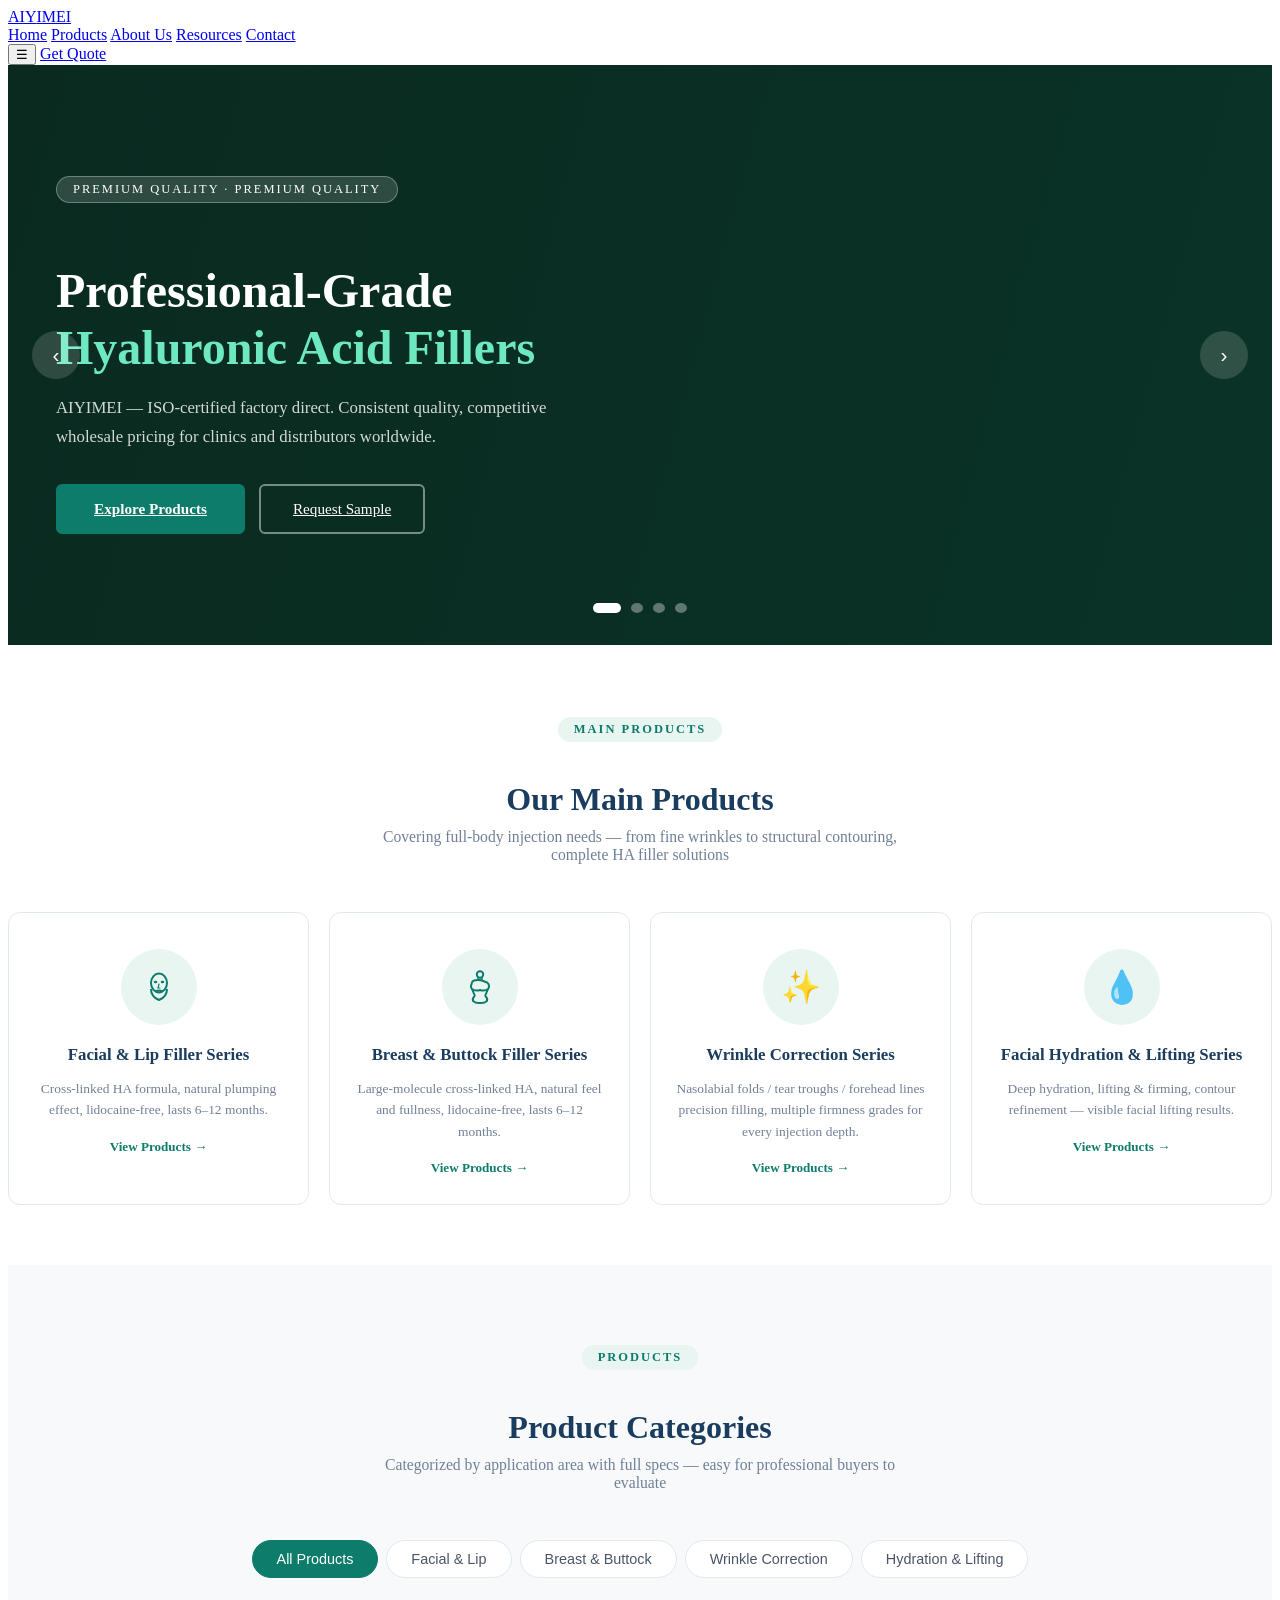
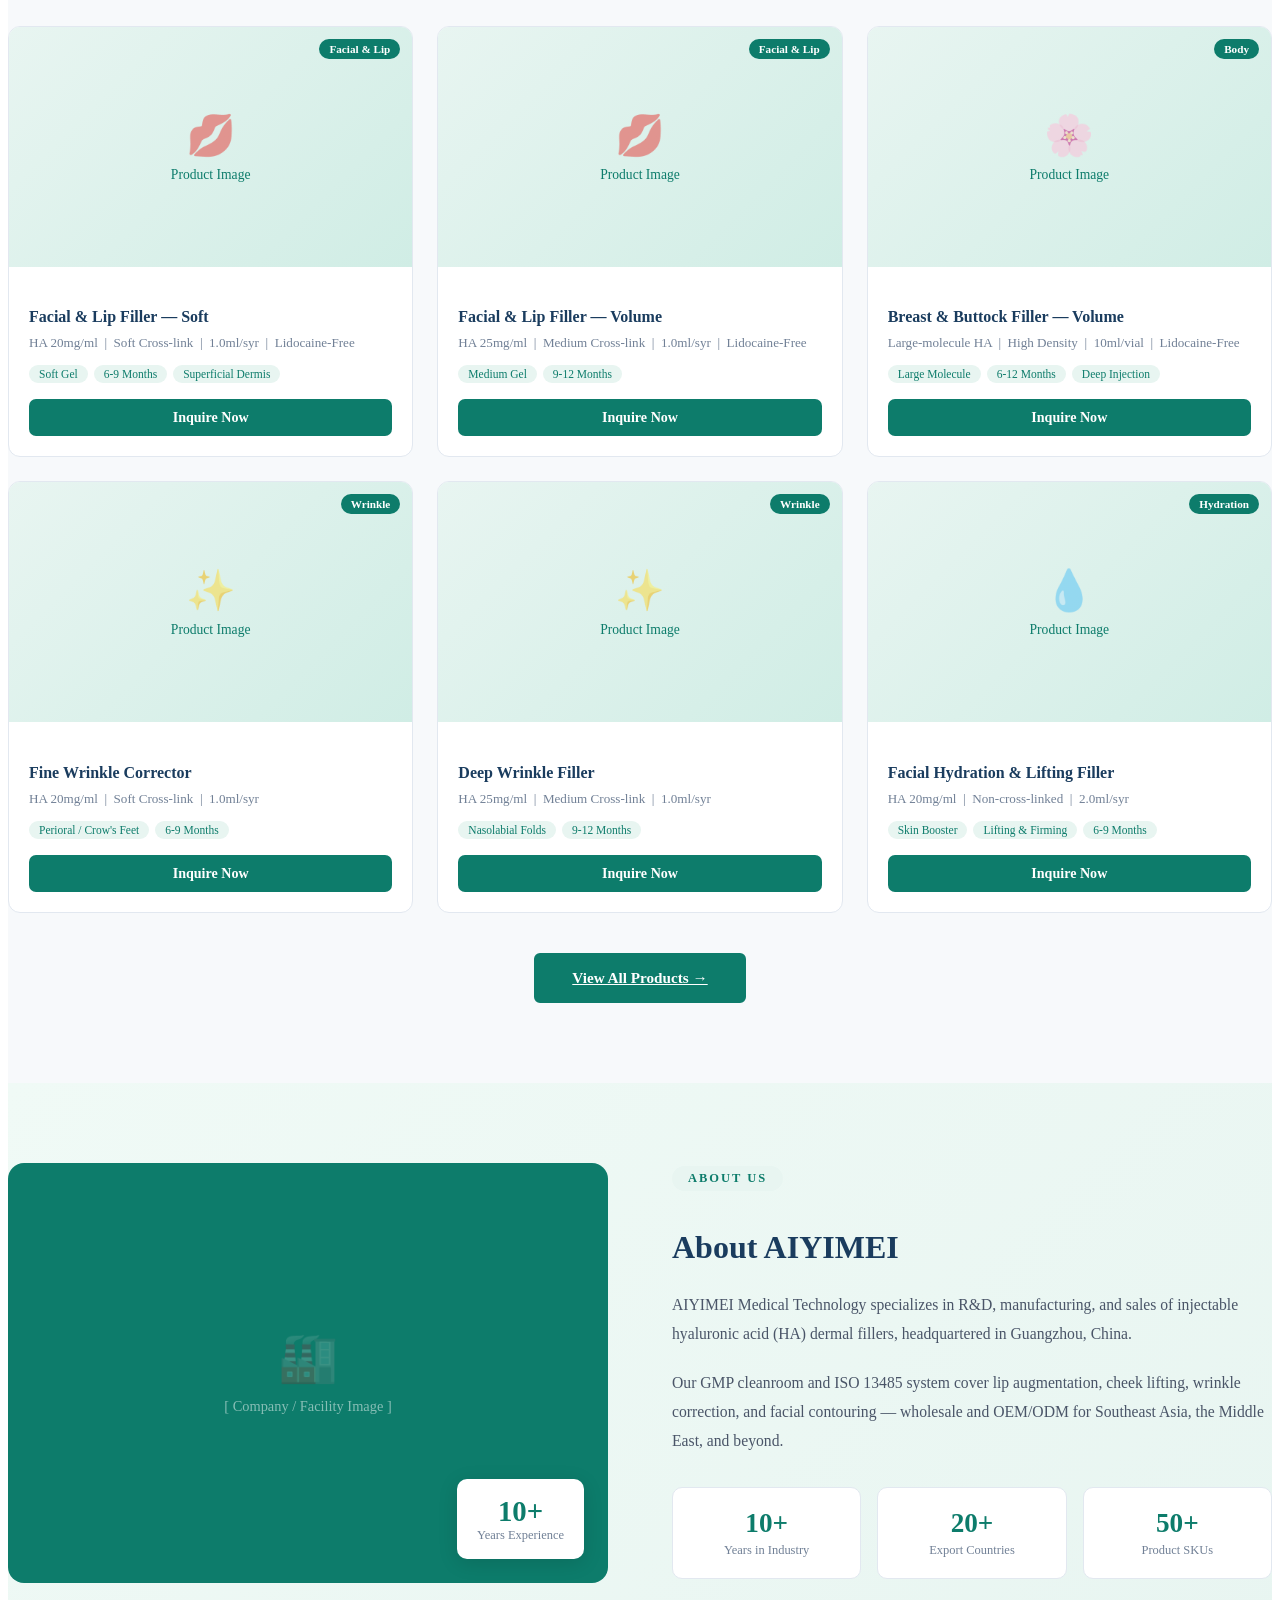
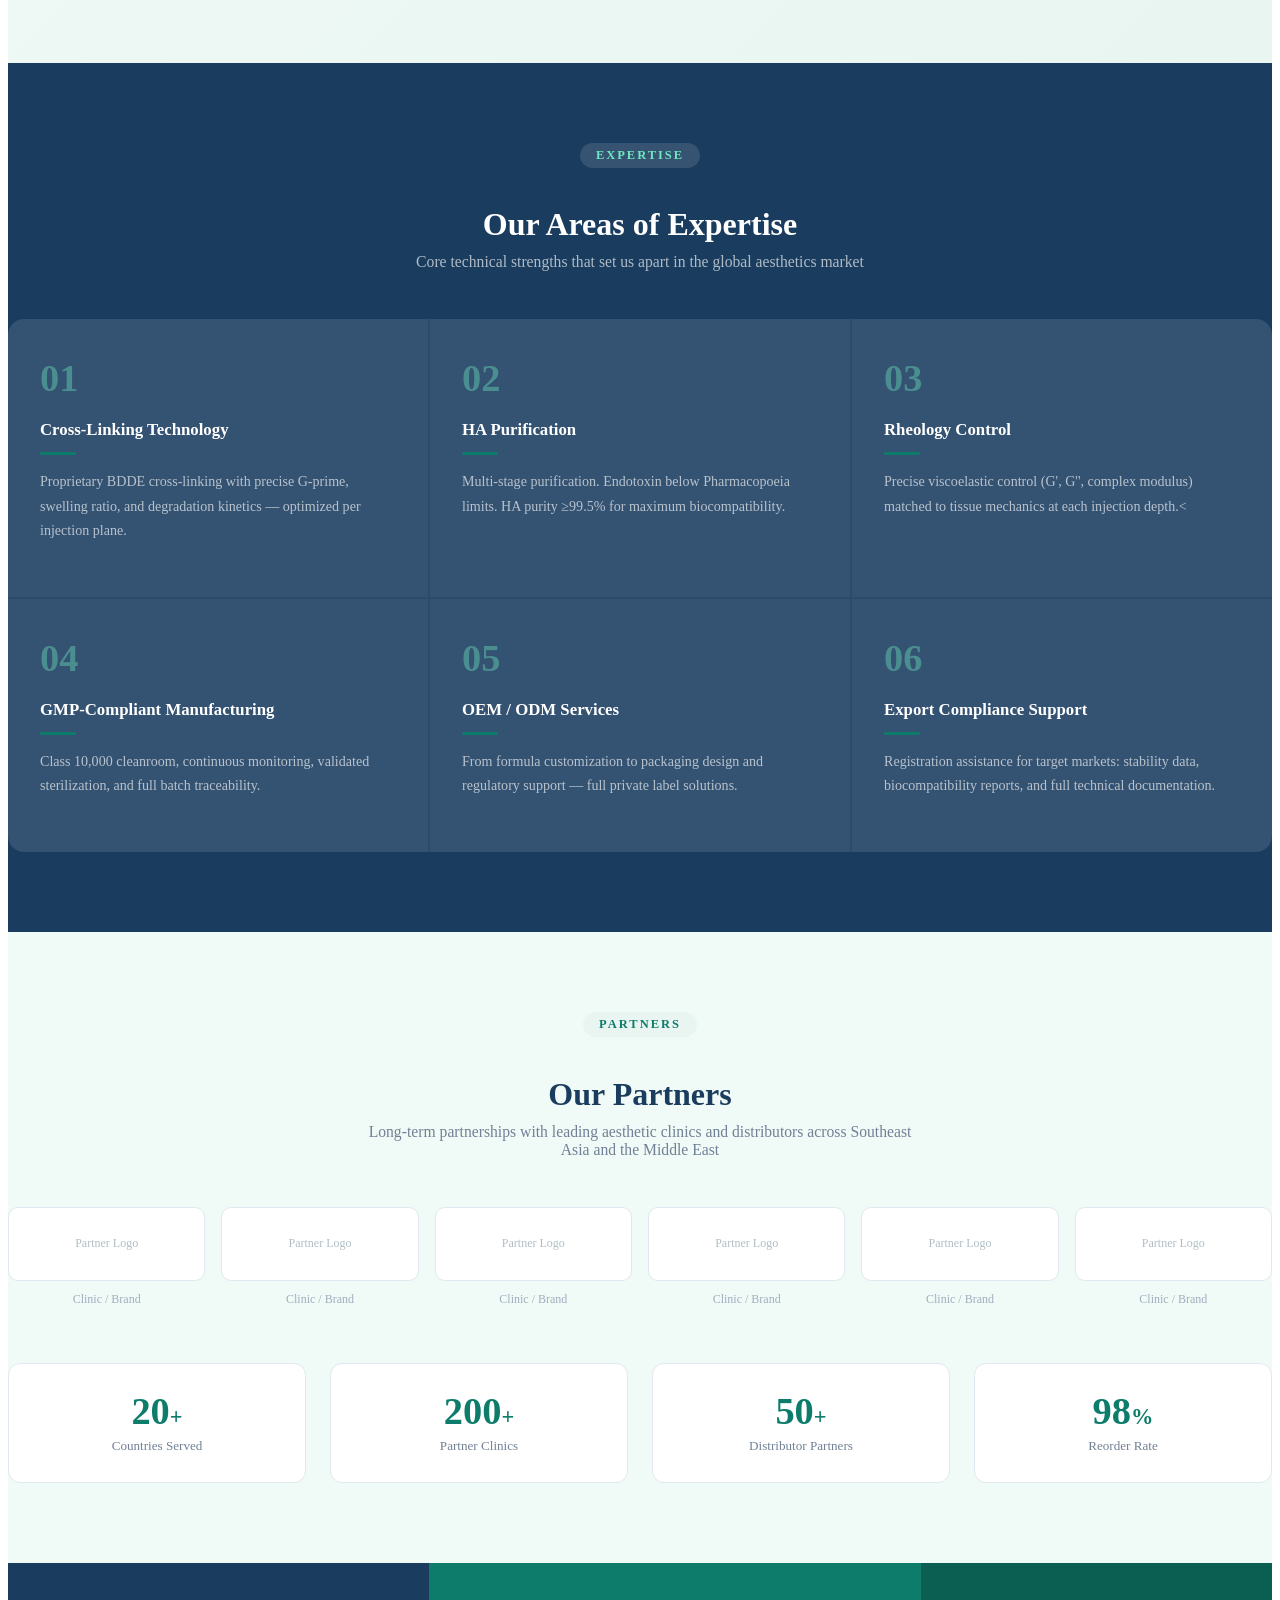
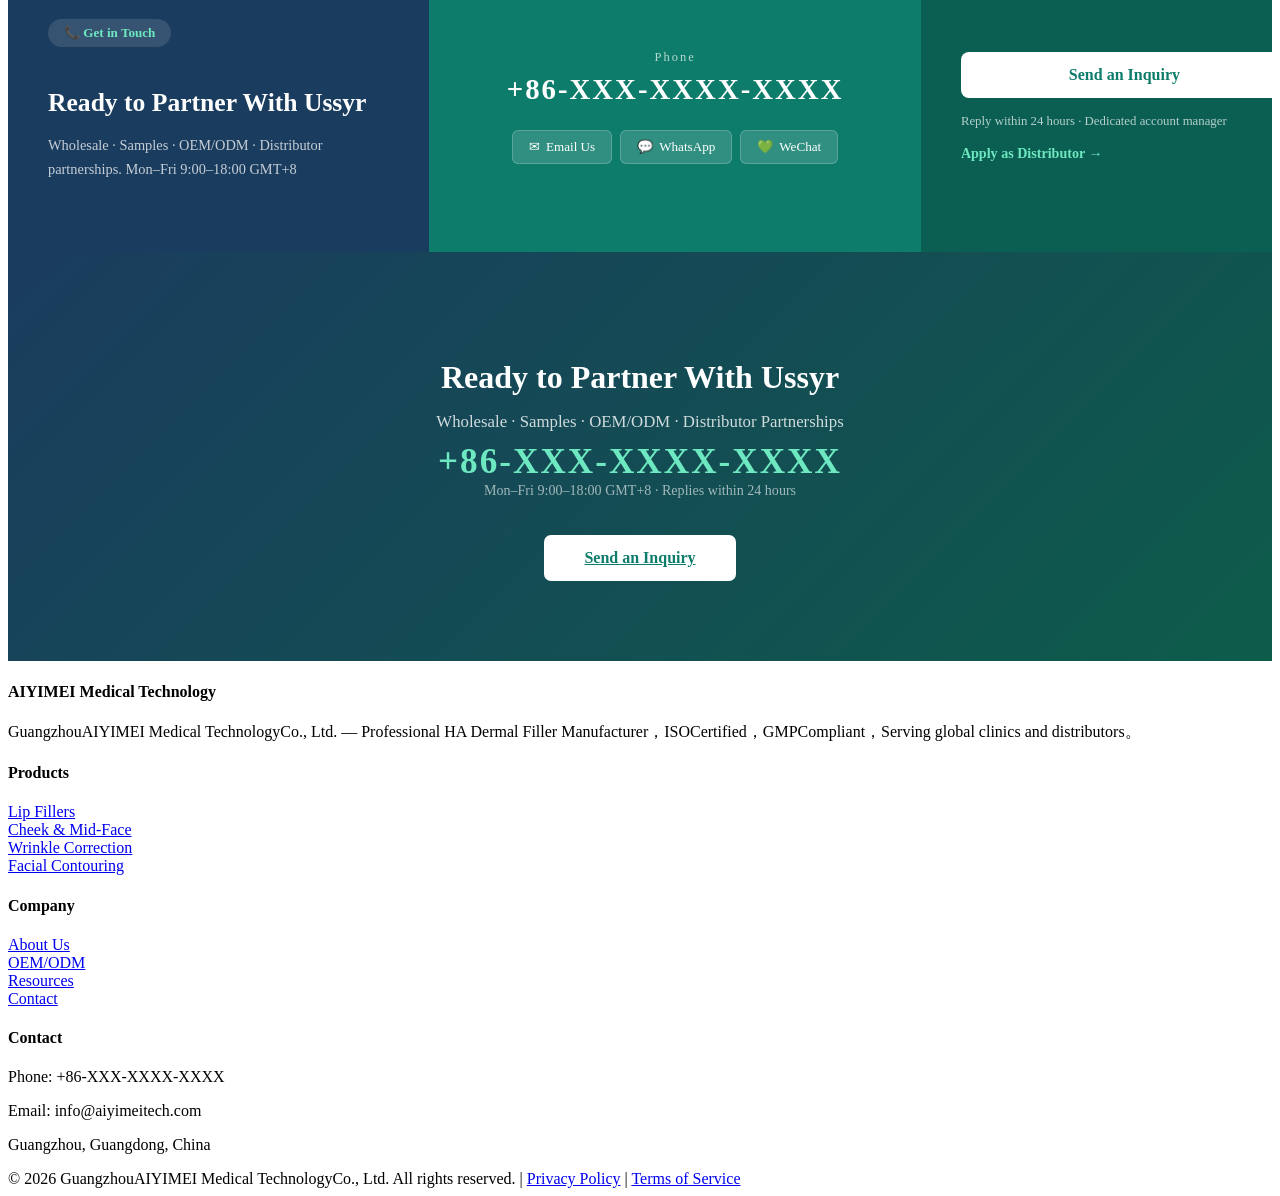
==== commit 840097c0: "Add files via upload" ====
--- a/index.html
+++ b/index.html
@@ -1,1113 +1,1081 @@
-<!DOCTYPE html>
-<html lang="zh-CN">
-<head>
-<meta charset="UTF-8">
-<meta name="viewport" content="width=device-width, initial-scale=1.0">
-<meta name="description" content="广州爱伊美医疗科技有限公司 — 专业注射用玻尿酸生产商，面向全球批发供应">
-<title>爱伊美医疗科技 | 专业玻尿酸生产商</title>
-<link rel="stylesheet" href="css/style.css">
-<style>
-/* ===== 1. 门头首页产品轮播图 ===== */
-.hero-banner {
-  position: relative;
-  width: 100%;
-  overflow: hidden;
-  background: #0a2a22;
-}
-.banner-track {
-  display: flex;
-  transition: transform 0.7s cubic-bezier(.4,0,.2,1);
-}
-.banner-slide {
-  min-width: 100%;
-  position: relative;
-  height: 580px;
-  display: flex;
-  align-items: center;
-  overflow: hidden;
-}
-.banner-slide .bg-overlay {
-  position: absolute; inset: 0;
-  background: linear-gradient(105deg, rgba(10,40,30,0.82) 0%, rgba(10,40,30,0.45) 55%, rgba(10,40,30,0.1) 100%);
-  z-index: 1;
-}
-.banner-slide .bg-img {
-  position: absolute; inset: 0;
-  background-size: cover;
-  background-position: center;
-  z-index: 0;
-  transition: transform 8s ease;
-}
-.banner-slide.active .bg-img { transform: scale(1.05); }
-.banner-content {
-  position: relative; z-index: 2;
-  max-width: 1240px; margin: 0 auto; padding: 0 48px;
-  width: 100%;
-}
-.banner-tag {
-  display: inline-block;
-  background: rgba(255,255,255,0.15);
-  border: 1px solid rgba(255,255,255,0.3);
-  color: #fff; font-size: 0.78rem; letter-spacing: 2px;
-  padding: 5px 16px; border-radius: 20px; margin-bottom: 20px;
-  text-transform: uppercase;
-}
-.banner-content h1 {
-  font-size: 3rem; font-weight: 800;
-  color: #fff; line-height: 1.18;
-  margin-bottom: 18px; max-width: 620px;
-}
-.banner-content h1 em {
-  font-style: normal; color: #6ee8c0;
-}
-.banner-content p {
-  font-size: 1.05rem; color: rgba(255,255,255,0.82);
-  max-width: 500px; line-height: 1.7; margin-bottom: 32px;
-}
-.banner-btns { display: flex; gap: 14px; flex-wrap: wrap; }
-.btn-banner-primary {
-  background: #0D7C6B; color: #fff;
-  padding: 14px 36px; border-radius: 6px;
-  font-size: 0.95rem; font-weight: 600;
-  transition: background 0.2s;
-  border: 2px solid #0D7C6B;
-}
-.btn-banner-primary:hover { background: #0a5f52; border-color: #0a5f52; }
-.btn-banner-outline {
-  background: transparent; color: #fff;
-  padding: 14px 32px; border-radius: 6px;
-  font-size: 0.95rem; font-weight: 500;
-  border: 2px solid rgba(255,255,255,0.45);
-  transition: border-color 0.2s;
-}
-.btn-banner-outline:hover { border-color: #fff; }
-
-/* slide bg colors as fallbacks */
-.slide-bg-1 { background-color: #0a3428; }
-.slide-bg-2 { background-color: #1a2c3d; }
-.slide-bg-3 { background-color: #2a1a3d; }
-.slide-bg-4 { background-color: #3d2a0a; }
-
-/* Banner controls */
-.banner-controls {
-  position: absolute; bottom: 32px; left: 0; right: 0;
-  display: flex; align-items: center; justify-content: center; gap: 10px; z-index: 10;
-}
-.banner-dot {
-  width: 10px; height: 10px; border-radius: 50%;
-  background: rgba(255,255,255,0.35); border: none;
-  transition: all 0.3s; cursor: pointer;
-}
-.banner-dot.active {
-  background: #fff; width: 28px; border-radius: 5px;
-}
-.banner-arrow {
-  position: absolute; top: 50%; transform: translateY(-50%);
-  background: rgba(255,255,255,0.15); border: none; color: #fff;
-  width: 48px; height: 48px; border-radius: 50%; font-size: 1.3rem;
-  cursor: pointer; z-index: 10; transition: background 0.2s;
-  display: flex; align-items: center; justify-content: center;
-}
-.banner-arrow:hover { background: rgba(255,255,255,0.3); }
-.banner-arrow.prev { left: 24px; }
-.banner-arrow.next { right: 24px; }
-
-/* ===== 2. 主营产品分类 ===== */
-.product-categories {
-  padding: 72px 0 60px;
-  background: #fff;
-}
-.section-label {
-  text-align: center; margin-bottom: 48px;
-}
-.section-label .label-tag {
-  display: inline-block;
-  background: #e8f5f1; color: #0D7C6B;
-  font-size: 0.78rem; font-weight: 600; letter-spacing: 2px;
-  padding: 5px 16px; border-radius: 20px; margin-bottom: 12px;
-  text-transform: uppercase;
-}
-.section-label h2 {
-  font-size: 2rem; font-weight: 700; color: #1a3c5e; margin-bottom: 10px;
-}
-.section-label p { color: #718096; font-size: 0.98rem; max-width: 560px; margin: 0 auto; }
-
-.cat-grid {
-  display: grid; grid-template-columns: repeat(4, 1fr); gap: 20px;
-}
-.cat-card {
-  background: #fff;
-  border: 1px solid #e2e8f0;
-  border-radius: 12px;
-  padding: 36px 24px 28px;
-  text-align: center;
-  cursor: pointer;
-  transition: all 0.3s;
-  position: relative; overflow: hidden;
-  text-decoration: none; color: inherit;
-}
-.cat-card::before {
-  content: '';
-  position: absolute; bottom: 0; left: 0; right: 0;
-  height: 3px; background: #0D7C6B;
-  transform: scaleX(0); transition: transform 0.3s;
-}
-.cat-card:hover::before { transform: scaleX(1); }
-.cat-card:hover { box-shadow: 0 8px 30px rgba(13,124,107,0.12); transform: translateY(-4px); }
-.cat-icon-wrap {
-  width: 76px; height: 76px; border-radius: 50%;
-  background: #e8f5f1; margin: 0 auto 20px;
-  display: flex; align-items: center; justify-content: center;
-  font-size: 2rem; transition: background 0.3s;
-}
-.cat-card:hover .cat-icon-wrap { background: #0D7C6B; }
-.cat-card h3 { font-size: 1.05rem; font-weight: 700; color: #1a3c5e; margin-bottom: 8px; }
-.cat-card p { font-size: 0.84rem; color: #718096; line-height: 1.6; margin-bottom: 16px; }
-.cat-link {
-  font-size: 0.82rem; color: #0D7C6B; font-weight: 600;
-  display: inline-flex; align-items: center; gap: 4px;
-}
-
-/* ===== 3. 公司介绍 ===== */
-.company-section {
-  padding: 80px 0;
-  background: linear-gradient(135deg, #f0faf6 0%, #e8f5f1 100%);
-}
-.company-layout {
-  display: grid; grid-template-columns: 1fr 1fr; gap: 64px; align-items: center;
-}
-.company-img-box {
-  border-radius: 16px; overflow: hidden;
-  background: #0D7C6B;
-  height: 420px; display: flex; align-items: center; justify-content: center;
-  position: relative;
-}
-.company-img-box .img-placeholder {
-  color: rgba(255,255,255,0.5); font-size: 0.9rem; text-align: center;
-}
-.company-img-box .img-badge {
-  position: absolute; bottom: 24px; right: 24px;
-  background: #fff; border-radius: 10px; padding: 16px 20px;
-  box-shadow: 0 4px 20px rgba(0,0,0,0.12);
-  text-align: center;
-}
-.img-badge .badge-num { font-size: 1.8rem; font-weight: 800; color: #0D7C6B; }
-.img-badge .badge-txt { font-size: 0.78rem; color: #718096; }
-.company-text .section-label { text-align: left; margin-bottom: 24px; }
-.company-text p {
-  color: #4a5568; line-height: 1.85; margin-bottom: 20px; font-size: 0.98rem;
-}
-.company-stats {
-  display: grid; grid-template-columns: repeat(3, 1fr);
-  gap: 16px; margin-top: 32px;
-}
-.cstat {
-  background: #fff; border-radius: 10px; padding: 20px 16px; text-align: center;
-  border: 1px solid #e2e8f0;
-}
-.cstat-num { font-size: 1.7rem; font-weight: 800; color: #0D7C6B; }
-.cstat-label { font-size: 0.78rem; color: #718096; margin-top: 4px; }
-
-/* ===== 4. 专业领域 ===== */
-.expertise-section {
-  padding: 80px 0;
-  background: #1a3c5e;
-  color: #fff;
-}
-.expertise-section .section-label .label-tag {
-  background: rgba(255,255,255,0.12); color: #6ee8c0;
-}
-.expertise-section .section-label h2 { color: #fff; }
-.expertise-section .section-label p { color: rgba(255,255,255,0.65); }
-.expertise-items {
-  display: grid; grid-template-columns: repeat(3, 1fr); gap: 2px;
-  background: rgba(255,255,255,0.08); border-radius: 16px; overflow: hidden;
-}
-.exp-item {
-  background: rgba(255,255,255,0.04);
-  padding: 40px 32px;
-  transition: background 0.3s;
-}
-.exp-item:hover { background: rgba(13,124,107,0.25); }
-.exp-num {
-  font-size: 2.4rem; font-weight: 800; color: #6ee8c0;
-  opacity: 0.4; margin-bottom: 16px; line-height: 1;
-}
-.exp-item h4 { font-size: 1.05rem; font-weight: 700; color: #fff; margin-bottom: 12px; }
-.exp-item p { font-size: 0.88rem; color: rgba(255,255,255,0.65); line-height: 1.75; }
-.exp-divider {
-  width: 36px; height: 3px; background: #0D7C6B;
-  border-radius: 2px; margin: 12px 0;
-}
-
-/* ===== 5. 产品分类（详细展示） ===== */
-.products-section {
-  padding: 80px 0;
-  background: #f7f9fb;
-}
-.products-tabs {
-  display: flex; justify-content: center; gap: 8px;
-  flex-wrap: wrap; margin-bottom: 48px;
-}
-.ptab {
-  padding: 10px 24px; border-radius: 24px;
-  border: 1px solid #e2e8f0; background: #fff;
-  font-size: 0.9rem; font-weight: 500; color: #4a5568;
-  cursor: pointer; transition: all 0.2s;
-}
-.ptab.active, .ptab:hover {
-  background: #0D7C6B; color: #fff; border-color: #0D7C6B;
-}
-.products-grid {
-  display: grid; grid-template-columns: repeat(3, 1fr); gap: 24px;
-}
-.prod-card {
-  background: #fff; border-radius: 12px;
-  border: 1px solid #e2e8f0; overflow: hidden;
-  transition: all 0.3s; display: block; text-decoration: none; color: inherit;
-}
-.prod-card:hover { box-shadow: 0 8px 28px rgba(0,0,0,0.1); transform: translateY(-3px); }
-.prod-img {
-  height: 240px; background: linear-gradient(135deg, #e8f5f1, #d0ede5);
-  display: flex; align-items: center; justify-content: center;
-  flex-direction: column; gap: 8px;
-  color: #0D7C6B; font-size: 0.85rem; position: relative;
-}
-.prod-img-icon { font-size: 2.5rem; opacity: 0.5; }
-.prod-badge {
-  position: absolute; top: 12px; right: 12px;
-  background: #0D7C6B; color: #fff; font-size: 0.7rem;
-  font-weight: 600; padding: 4px 10px; border-radius: 12px;
-}
-.prod-body { padding: 20px; }
-.prod-body h4 { font-size: 1rem; font-weight: 700; color: #1a3c5e; margin-bottom: 6px; }
-.prod-spec { font-size: 0.82rem; color: #718096; margin-bottom: 12px; line-height: 1.6; }
-.prod-tags { display: flex; gap: 6px; flex-wrap: wrap; margin-bottom: 16px; }
-.prod-tag {
-  font-size: 0.72rem; padding: 3px 10px; border-radius: 10px;
-  background: #e8f5f1; color: #0D7C6B; font-weight: 500;
-}
-.prod-inquiry {
-  display: block; text-align: center;
-  background: #0D7C6B; color: #fff;
-  padding: 10px; border-radius: 7px;
-  font-size: 0.88rem; font-weight: 600;
-  transition: background 0.2s;
-}
-.prod-inquiry:hover { background: #0a5f52; }
-
-/* CTA Section */
-.home-cta {
-  padding: 80px 24px;
-  background: linear-gradient(135deg, #1a3c5e 0%, #0d5c4a 100%);
-  text-align: center; color: #fff;
-}
-.home-cta h2 { font-size: 2rem; font-weight: 700; margin-bottom: 12px; }
-.home-cta p { opacity: 0.8; font-size: 1.05rem; margin-bottom: 10px; }
-.home-cta .phone { font-size: 2.2rem; font-weight: 800; letter-spacing: 2px; color: #6ee8c0; }
-.home-cta .cta-sub { font-size: 0.88rem; opacity: 0.6; margin-bottom: 28px; }
-.btn-cta-white {
-  display: inline-block; background: #fff; color: #0D7C6B;
-  padding: 14px 40px; border-radius: 7px;
-  font-size: 1rem; font-weight: 700; margin-top: 8px;
-  transition: all 0.2s;
-}
-.btn-cta-white:hover { background: #e8f5f1; }
-
-/* ===== 板块6：产品视频 CSS ===== */
-.video-section-home {
-  padding: 80px 0;
-  background: #fff;
-}
-.video-main-grid {
-  display: grid;
-  grid-template-columns: 1.4fr 1fr;
-  gap: 32px;
-  align-items: start;
-}
-.video-frame {
-  width: 100%; aspect-ratio: 16/9;
-  border-radius: 12px; overflow: hidden;
-  cursor: pointer; position: relative;
-}
-.video-thumb-bg {
-  width: 100%; height: 100%;
-  background: linear-gradient(135deg, #0a2a22 0%, #1a3c5e 100%);
-  display: flex; align-items: center; justify-content: center;
-  position: relative;
-}
-.play-btn-big {
-  width: 72px; height: 72px; border-radius: 50%;
-  background: rgba(255,255,255,0.18);
-  border: 3px solid rgba(255,255,255,0.5);
-  display: flex; align-items: center; justify-content: center;
-  font-size: 1.8rem; color: #fff;
-  transition: all 0.3s; cursor: pointer;
-}
-.video-frame:hover .play-btn-big {
-  background: #0D7C6B; border-color: #0D7C6B; transform: scale(1.1);
-}
-.video-label-overlay {
-  position: absolute; bottom: 0; left: 0; right: 0;
-  padding: 24px; background: linear-gradient(to top, rgba(0,0,0,0.7), transparent);
-}
-.vlabel-tag {
-  background: #0D7C6B; color: #fff;
-  font-size: 0.72rem; font-weight: 600; letter-spacing: 1px;
-  padding: 3px 10px; border-radius: 10px;
-}
-.vlabel-title {
-  color: #fff; font-size: 1.1rem; font-weight: 700; margin-top: 8px;
-}
-.vlabel-sub { color: rgba(255,255,255,0.65); font-size: 0.82rem; margin-top: 4px; }
-.video-desc { padding: 16px 4px 0; }
-.video-desc h4 { font-size: 1rem; font-weight: 700; color: #1a3c5e; margin-bottom: 6px; }
-.video-desc p { font-size: 0.85rem; color: #718096; line-height: 1.65; }
-.video-side-list { display: flex; flex-direction: column; gap: 16px; }
-.video-side-item {
-  display: flex; gap: 14px; align-items: center;
-  padding: 14px; border-radius: 10px;
-  background: #f7f9fb; border: 1px solid #e2e8f0;
-  cursor: pointer; transition: all 0.2s;
-}
-.video-side-item:hover { border-color: #0D7C6B; background: #e8f5f1; }
-.video-side-thumb {
-  flex: 0 0 88px; height: 60px; border-radius: 8px;
-  background: linear-gradient(135deg, #1a3c5e, #0a2a22);
-  display: flex; align-items: center; justify-content: center;
-  flex-direction: column; gap: 4px; position: relative; overflow: hidden;
-}
-.play-btn-sm {
-  color: #fff; font-size: 1rem;
-  width: 28px; height: 28px; border-radius: 50%;
-  background: rgba(255,255,255,0.2);
-  display: flex; align-items: center; justify-content: center;
-}
-.vs-tag {
-  font-size: 0.62rem; color: #6ee8c0; font-weight: 600;
-}
-.video-side-info h5 {
-  font-size: 0.9rem; font-weight: 600; color: #1a3c5e; margin-bottom: 3px;
-}
-.video-side-info p { font-size: 0.78rem; color: #718096; line-height: 1.5; }
-
-/* ===== 板块7：合作企业 CSS ===== */
-.partners-section {
-  padding: 80px 0;
-  background: #f0faf6;
-}
-.partners-logo-row {
-  display: grid; grid-template-columns: repeat(6, 1fr);
-  gap: 16px; margin-bottom: 56px;
-}
-.partner-item { text-align: center; }
-.partner-logo-box {
-  height: 72px; border-radius: 10px;
-  background: #fff; border: 1px solid #e2e8f0;
-  display: flex; align-items: center; justify-content: center;
-  font-size: 0.75rem; color: #b0bec5;
-  transition: all 0.2s; margin-bottom: 8px;
-}
-.partner-item:hover .partner-logo-box {
-  border-color: #0D7C6B; box-shadow: 0 4px 12px rgba(13,124,107,0.1);
-}
-.partner-item span { font-size: 0.75rem; color: #a0aec0; }
-.partners-stats {
-  display: grid; grid-template-columns: repeat(4, 1fr);
-  gap: 24px;
-}
-.pstat {
-  text-align: center; background: #fff; border-radius: 12px;
-  padding: 28px 16px; border: 1px solid #e2e8f0;
-}
-.pstat-num {
-  font-size: 2.4rem; font-weight: 800; color: #0D7C6B; line-height: 1;
-}
-.pstat-num span { font-size: 1.4rem; }
-.pstat-label { font-size: 0.82rem; color: #718096; margin-top: 8px; }
-
-/* ===== 板块8：联系电话 CSS ===== */
-.contact-strip {
-  padding: 0;
-  background: #fff;
-}
-.contact-strip-inner {
-  display: grid; grid-template-columns: 1.2fr 1.4fr 1fr;
-  gap: 0; align-items: stretch;
-}
-.cs-left {
-  background: #1a3c5e; color: #fff;
-  padding: 56px 40px;
-}
-.cs-badge {
-  display: inline-block; background: rgba(255,255,255,0.12);
-  color: #6ee8c0; font-size: 0.82rem; font-weight: 600;
-  padding: 6px 16px; border-radius: 20px; margin-bottom: 20px;
-}
-.cs-left h2 {
-  font-size: 1.6rem; font-weight: 800; margin-bottom: 12px;
-}
-.cs-left p { font-size: 0.9rem; opacity: 0.75; line-height: 1.7; }
-.cs-center {
-  background: #0D7C6B; color: #fff;
-  padding: 56px 40px; text-align: center;
-  display: flex; flex-direction: column; align-items: center; justify-content: center;
-}
-.cs-phone-label {
-  font-size: 0.78rem; letter-spacing: 2px; opacity: 0.7; margin-bottom: 8px;
-}
-.cs-phone {
-  display: block; font-size: 1.8rem; font-weight: 800;
-  color: #fff; letter-spacing: 2px; margin-bottom: 24px;
-  text-decoration: none;
-}
-.cs-phone:hover { opacity: 0.85; }
-.cs-channels { display: flex; gap: 8px; flex-wrap: wrap; justify-content: center; }
-.cs-channel-btn {
-  display: flex; align-items: center; gap: 6px;
-  background: rgba(255,255,255,0.15); color: #fff;
-  padding: 8px 16px; border-radius: 6px;
-  font-size: 0.82rem; font-weight: 500;
-  text-decoration: none; transition: background 0.2s;
-  border: 1px solid rgba(255,255,255,0.2);
-}
-.cs-channel-btn:hover { background: rgba(255,255,255,0.28); }
-.cs-right {
-  background: #0a5f52; color: #fff;
-  padding: 56px 40px; display: flex;
-  flex-direction: column; align-items: flex-start; justify-content: center;
-  gap: 16px;
-}
-.cs-inquiry-btn {
-  display: block; background: #fff; color: #0D7C6B;
-  padding: 14px 28px; border-radius: 8px;
-  font-size: 1rem; font-weight: 700; text-decoration: none;
-  transition: all 0.2s; width: 100%; text-align: center;
-}
-.cs-inquiry-btn:hover { background: #e8f5f1; }
-.cs-reply { font-size: 0.8rem; opacity: 0.7; }
-.cs-distributor {
-  color: #6ee8c0; font-size: 0.88rem; font-weight: 600;
-  text-decoration: none;
-}
-.cs-distributor:hover { opacity: 0.8; }
-
-/* Responsive */
-@media(max-width:1024px) {
-  .cat-grid { grid-template-columns: repeat(2,1fr); }
-  .company-layout { grid-template-columns: 1fr; }
-  .expertise-items { grid-template-columns: 1fr; }
-  .products-grid { grid-template-columns: repeat(2,1fr); }
-  .banner-content h1 { font-size: 2.2rem; }
-}
-@media(max-width:1024px) {
-  .video-main-grid { grid-template-columns: 1fr; }
-  .partners-logo-row { grid-template-columns: repeat(3,1fr); }
-  .partners-stats { grid-template-columns: repeat(2,1fr); }
-  .contact-strip-inner { grid-template-columns: 1fr; }
-  .cs-left, .cs-center, .cs-right { padding: 40px 32px; }
-}
-@media(max-width:768px) {
-  .banner-slide { height: 460px; }
-  .banner-content { padding: 0 24px; }
-  .banner-content h1 { font-size: 1.8rem; }
-  .banner-arrow { display: none; }
-  .cat-grid { grid-template-columns: 1fr; }
-  .company-stats { grid-template-columns: repeat(3,1fr); }
-  .products-grid { grid-template-columns: 1fr; }
-  .expertise-items { grid-template-columns: 1fr; }
-  .video-main-grid { grid-template-columns: 1fr; }
-  .partners-logo-row { grid-template-columns: repeat(2,1fr); }
-  .partners-stats { grid-template-columns: repeat(2,1fr); }
-  .contact-strip-inner { grid-template-columns: 1fr; }
-  .cs-center { padding: 40px 24px; }
-  .cs-phone { font-size: 1.5rem; }
-}
-</style>
-</head>
-<body>
-
-<!-- ===== Header ===== -->
-<header class="site-header">
-  <div class="header-inner">
-    <a href="index.html" class="logo">AIY<span>IMEI</span></a>
-    <nav class="nav-links">
-      <a href="index.html" class="active">首页</a>
-      <a href="products.html">产品展示</a>
-      <a href="about.html">关于我们</a>
-      <a href="resources.html">咨询中心</a>
-      <a href="contact.html">联系我们</a>
-    </nav>
-    <button class="mobile-menu-btn" aria-label="Menu">&#9776;</button>
-    <a href="contact.html" class="header-cta">获取报价</a>
-  </div>
-</header>
-
-
-<!-- ===== 板块1：门头首页产品轮播图 ===== -->
-<section class="hero-banner">
-  <button class="banner-arrow prev" id="bannerPrev">&#8249;</button>
-  <div class="banner-track" id="bannerTrack">
-
-    <!-- 轮播图 1 -->
-    <div class="banner-slide active">
-      <div class="bg-img slide-bg-1" style="background-image: url('images/banner1.jpg');"></div>
-      <div class="bg-overlay"></div>
-      <div class="banner-content">
-        <span class="banner-tag">Premium Quality · 高品质</span>
-        <h1>专业级注射用<em>玻尿酸</em><br>全球批发供应</h1>
-        <p>广州爱伊美医疗科技 — ISO认证工厂直供，稳定品质，有竞争力的批发价格，服务全球诊所与经销商。</p>
-        <div class="banner-btns">
-          <a href="products.html" class="btn-banner-primary">查看产品系列</a>
-          <a href="contact.html" class="btn-banner-outline">申请样品</a>
-        </div>
-      </div>
-    </div>
-
-    <!-- 轮播图 2 -->
-    <div class="banner-slide">
-      <div class="bg-img slide-bg-2" style="background-image: url('images/banner2.jpg');"></div>
-      <div class="bg-overlay"></div>
-      <div class="banner-content">
-        <span class="banner-tag">OEM / ODM · 定制服务</span>
-        <h1>品牌定制<em>全程支持</em><br>从配方到包装</h1>
-        <p>提供完整的OEM/ODM代工服务 — 玻尿酸浓度定制、利多卡因配比调整、私有品牌包装设计一站搞定。</p>
-        <div class="banner-btns">
-          <a href="about.html#oem" class="btn-banner-primary">了解代工服务</a>
-          <a href="contact.html" class="btn-banner-outline">立即咨询</a>
-        </div>
-      </div>
-    </div>
-
-    <!-- 轮播图 3 -->
-    <div class="banner-slide">
-      <div class="bg-img slide-bg-3" style="background-image: url('images/banner3.jpg');"></div>
-      <div class="bg-overlay"></div>
-      <div class="banner-content">
-        <span class="banner-tag">Global Partner · 全球合作</span>
-        <h1>面向东南亚 · 中东<br><em>寻找可靠供应商</em></h1>
-        <p>已服务20+国家地区，专注为海外诊所、医疗机构及区域经销商提供稳定优质的玻尿酸产品供应链。</p>
-        <div class="banner-btns">
-          <a href="contact.html" class="btn-banner-primary">成为经销商</a>
-          <a href="about.html" class="btn-banner-outline">了解我们</a>
-        </div>
-      </div>
-    </div>
-
-    <!-- 轮播图 4 -->
-    <div class="banner-slide">
-      <div class="bg-img slide-bg-4" style="background-image: url('images/banner4.jpg');"></div>
-      <div class="bg-overlay"></div>
-      <div class="banner-content">
-        <span class="banner-tag">Quality Certified · 品质认证</span>
-        <h1>GMP车间<em>严格品控</em><br>每批次全检放行</h1>
-        <p>内毒素、无菌、pH值、流变学全项检测，ISO 13485质量管理体系认证，每批产品完整溯源报告。</p>
-        <div class="banner-btns">
-          <a href="about.html" class="btn-banner-primary">查看质量体系</a>
-          <a href="contact.html" class="btn-banner-outline">索取检测报告</a>
-        </div>
-      </div>
-    </div>
-
-  </div>
-  <button class="banner-arrow next" id="bannerNext">&#8250;</button>
-  <div class="banner-controls" id="bannerDots">
-    <button class="banner-dot active"></button>
-    <button class="banner-dot"></button>
-    <button class="banner-dot"></button>
-    <button class="banner-dot"></button>
-  </div>
-</section>
-
-
-<!-- ===== 板块2：主营产品分类 ===== -->
-<section class="product-categories">
-  <div class="container">
-    <div class="section-label">
-      <span class="label-tag">Main Products · 主营产品</span>
-      <h2>主营产品分类</h2>
-      <p>覆盖全脸各部位注射需求，从精细皱纹到结构塑形，提供完整的玻尿酸产品解决方案</p>
-    </div>
-    <div class="cat-grid">
-      <a href="products.html" class="cat-card">
-        <div class="cat-icon-wrap">💋</div>
-        <h3>唇部填充系列</h3>
-        <p>软胶型配方，自然丰盈效果，含/不含利多卡因可选，持续6-12个月</p>
-        <span class="cat-link">查看产品 →</span>
-      </a>
-      <a href="products.html" class="cat-card">
-        <div class="cat-icon-wrap">😊</div>
-        <h3>面颊 · 中面部系列</h3>
-        <p>中等交联密度，适合苹果肌提升与面颊凹陷填充，持续12-18个月</p>
-        <span class="cat-link">查看产品 →</span>
-      </a>
-      <a href="products.html" class="cat-card">
-        <div class="cat-icon-wrap">✨</div>
-        <h3>皱纹改善系列</h3>
-        <p>法令纹、泪沟、额纹精准填充，软硬度多规格满足不同注射层次</p>
-        <span class="cat-link">查看产品 →</span>
-      </a>
-      <a href="products.html" class="cat-card">
-        <div class="cat-icon-wrap">💎</div>
-        <h3>轮廓塑形系列</h3>
-        <p>高G-prime硬胶，适用于鼻梁、下巴、下颌线等骨膜上层注射塑形</p>
-        <span class="cat-link">查看产品 →</span>
-      </a>
-    </div>
-  </div>
-</section>
-
-
-<!-- ===== 板块3：公司介绍 ===== -->
-<section class="company-section">
-  <div class="container">
-    <div class="company-layout">
-      <div class="company-img-box">
-        <div class="img-placeholder">
-          <div style="font-size:3rem; margin-bottom:12px; opacity:0.4;">🏭</div>
-          <div>[ 公司/工厂图片 ]</div>
-        </div>
-        <div class="img-badge">
-          <div class="badge-num">10+</div>
-          <div class="badge-txt">年生产经验</div>
-        </div>
-      </div>
-      <div class="company-text">
-        <div class="section-label">
-          <span class="label-tag">About Us · 关于我们</span>
-          <h2>公司介绍</h2>
-        </div>
-        <p>
-          广州爱伊美医疗科技有限公司是一家专注于注射用玻尿酸（透明质酸钠凝胶）研发、生产与销售的专业医疗器械企业，总部位于广州。
-        </p>
-        <p>
-          公司拥有符合GMP标准的洁净车间，严格执行ISO 13485质量管理体系，产品涵盖唇部填充、面颊提升、皱纹改善及面部轮廓塑形等多个应用方向，面向东南亚、中东等海外市场批发销售及OEM代工服务。
-        </p>
-        <div class="company-stats">
-          <div class="cstat">
-            <div class="cstat-num">10+</div>
-            <div class="cstat-label">行业年限</div>
-          </div>
-          <div class="cstat">
-            <div class="cstat-num">20+</div>
-            <div class="cstat-label">出口国家</div>
-          </div>
-          <div class="cstat">
-            <div class="cstat-num">50+</div>
-            <div class="cstat-label">产品SKU</div>
-          </div>
-        </div>
-      </div>
-    </div>
-  </div>
-</section>
-
-
-<!-- ===== 板块4：专业领域 ===== -->
-<section class="expertise-section">
-  <div class="container">
-    <div class="section-label">
-      <span class="label-tag">Expertise · 专业领域</span>
-      <h2>我们的专业领域</h2>
-      <p>核心技术优势，构建差异化竞争壁垒</p>
-    </div>
-    <div class="expertise-items">
-      <div class="exp-item">
-        <div class="exp-num">01</div>
-        <h4>交联技术研发</h4>
-        <div class="exp-divider"></div>
-        <p>自研BDDE交联工艺，精准控制凝胶G-prime（弹性模量）、溶胀比及降解动力学，针对每个注射层次定制最优流变参数。</p>
-      </div>
-      <div class="exp-item">
-        <div class="exp-num">02</div>
-        <h4>透明质酸高纯化</h4>
-        <div class="exp-divider"></div>
-        <p>多级纯化工艺，内毒素含量严格控制在药典限量以下，HA纯度≥99.5%，最大化生物相容性与安全性。</p>
-      </div>
-      <div class="exp-item">
-        <div class="exp-num">03</div>
-        <h4>流变学精准控制</h4>
-        <div class="exp-divider"></div>
-        <p>精确调控产品黏弹性参数（G'、G''、复模量），匹配不同注射平面的组织力学需求，确保塑形自然持久。</p>
-      </div>
-      <div class="exp-item">
-        <div class="exp-num">04</div>
-        <h4>GMP合规生产</h4>
-        <div class="exp-divider"></div>
-        <p>万级洁净车间，持续环境监测，经验证的灭菌工艺，全程可追溯的批次记录，确保每批产品质量一致。</p>
-      </div>
-      <div class="exp-item">
-        <div class="exp-num">05</div>
-        <h4>OEM / ODM定制</h4>
-        <div class="exp-divider"></div>
-        <p>从配方定制（HA浓度、利多卡因比例）到包装设计、法规文件支持，提供完整的私有品牌代工解决方案。</p>
-      </div>
-      <div class="exp-item">
-        <div class="exp-num">06</div>
-        <h4>出口合规支持</h4>
-        <div class="exp-divider"></div>
-        <p>协助客户完成目标市场产品注册，提供稳定性研究数据、生物相容性报告及完整的技术文档支持。</p>
-      </div>
-    </div>
-  </div>
-</section>
-
-
-<!-- ===== 板块5：产品分类（详细） ===== -->
-<section class="products-section">
-  <div class="container">
-    <div class="section-label">
-      <span class="label-tag">Products · 产品分类</span>
-      <h2>产品分类</h2>
-      <p>按应用部位分类，每款产品均标注核心参数，专业采购一目了然</p>
-    </div>
-
-    <div class="products-tabs">
-      <button class="ptab active" data-filter="all">全部产品</button>
-      <button class="ptab" data-filter="lip">唇部填充</button>
-      <button class="ptab" data-filter="cheek">面颊/中面部</button>
-      <button class="ptab" data-filter="wrinkle">皱纹改善</button>
-      <button class="ptab" data-filter="contour">轮廓塑形</button>
-    </div>
-
-    <div class="products-grid" id="homeProductGrid">
-
-      <a href="contact.html" class="prod-card" data-cat="lip">
-        <div class="prod-img">
-          <span class="prod-img-icon">💉</span>
-          <span>产品图片</span>
-          <span class="prod-badge">唇部</span>
-        </div>
-        <div class="prod-body">
-          <h4>精细唇部填充剂</h4>
-          <div class="prod-spec">HA浓度：20mg/ml &nbsp;|&nbsp; 软交联 &nbsp;|&nbsp; 1.0ml/支 &nbsp;|&nbsp; 含利多卡因</div>
-          <div class="prod-tags">
-            <span class="prod-tag">软胶型</span>
-            <span class="prod-tag">6-9个月</span>
-            <span class="prod-tag">真皮浅层</span>
-          </div>
-          <span class="prod-inquiry">立即询价</span>
-        </div>
-      </a>
-
-      <a href="contact.html" class="prod-card" data-cat="lip">
-        <div class="prod-img">
-          <span class="prod-img-icon">💉</span>
-          <span>产品图片</span>
-          <span class="prod-badge">唇部</span>
-        </div>
-        <div class="prod-body">
-          <h4>丰唇塑形填充剂</h4>
-          <div class="prod-spec">HA浓度：25mg/ml &nbsp;|&nbsp; 中等交联 &nbsp;|&nbsp; 1.0ml/支 &nbsp;|&nbsp; 含利多卡因</div>
-          <div class="prod-tags">
-            <span class="prod-tag">中等胶型</span>
-            <span class="prod-tag">9-12个月</span>
-          </div>
-          <span class="prod-inquiry">立即询价</span>
-        </div>
-      </a>
-
-      <a href="contact.html" class="prod-card" data-cat="cheek">
-        <div class="prod-img">
-          <span class="prod-img-icon">💉</span>
-          <span>产品图片</span>
-          <span class="prod-badge">面颊</span>
-        </div>
-        <div class="prod-body">
-          <h4>中面部容量填充剂</h4>
-          <div class="prod-spec">HA浓度：25mg/ml &nbsp;|&nbsp; 中硬交联 &nbsp;|&nbsp; 2.0ml/支</div>
-          <div class="prod-tags">
-            <span class="prod-tag">深层注射</span>
-            <span class="prod-tag">12-18个月</span>
-          </div>
-          <span class="prod-inquiry">立即询价</span>
-        </div>
-      </a>
-
-      <a href="contact.html" class="prod-card" data-cat="wrinkle">
-        <div class="prod-img">
-          <span class="prod-img-icon">💉</span>
-          <span>产品图片</span>
-          <span class="prod-badge">皱纹</span>
-        </div>
-        <div class="prod-body">
-          <h4>精细纹路改善剂</h4>
-          <div class="prod-spec">HA浓度：20mg/ml &nbsp;|&nbsp; 软交联 &nbsp;|&nbsp; 1.0ml/支 &nbsp;|&nbsp; 含利多卡因</div>
-          <div class="prod-tags">
-            <span class="prod-tag">口周/鱼尾纹</span>
-            <span class="prod-tag">6-9个月</span>
-          </div>
-          <span class="prod-inquiry">立即询价</span>
-        </div>
-      </a>
-
-      <a href="contact.html" class="prod-card" data-cat="wrinkle">
-        <div class="prod-img">
-          <span class="prod-img-icon">💉</span>
-          <span>产品图片</span>
-          <span class="prod-badge">皱纹</span>
-        </div>
-        <div class="prod-body">
-          <h4>深层法令纹填充剂</h4>
-          <div class="prod-spec">HA浓度：25mg/ml &nbsp;|&nbsp; 中等交联 &nbsp;|&nbsp; 1.0ml/支</div>
-          <div class="prod-tags">
-            <span class="prod-tag">法令纹</span>
-            <span class="prod-tag">9-12个月</span>
-          </div>
-          <span class="prod-inquiry">立即询价</span>
-        </div>
-      </a>
-
-      <a href="contact.html" class="prod-card" data-cat="contour">
-        <div class="prod-img">
-          <span class="prod-img-icon">💉</span>
-          <span>产品图片</span>
-          <span class="prod-badge">塑形</span>
-        </div>
-        <div class="prod-body">
-          <h4>鼻梁隆鼻填充剂</h4>
-          <div class="prod-spec">HA浓度：25mg/ml &nbsp;|&nbsp; 硬交联 &nbsp;|&nbsp; 1.0ml/支</div>
-          <div class="prod-tags">
-            <span class="prod-tag">骨膜上层</span>
-            <span class="prod-tag">12-18个月</span>
-          </div>
-          <span class="prod-inquiry">立即询价</span>
-        </div>
-      </a>
-
-    </div>
-
-    <div style="text-align:center; margin-top:40px;">
-      <a href="products.html" class="btn-banner-primary" style="display:inline-block;">查看全部产品 →</a>
-    </div>
-  </div>
-</section>
-
-
-<!-- ===== 板块6：产品视频 ===== -->
-<section class="video-section-home">
-  <div class="container">
-    <div class="section-label">
-      <span class="label-tag">Product Videos · 产品视频</span>
-      <h2>产品视频</h2>
-      <p>产品注射演示、生产工艺介绍及使用说明，直观了解产品效果与操作规范</p>
-    </div>
-    <div class="video-main-grid">
-      <div class="video-featured">
-        <div class="video-frame" onclick="this.innerHTML='<iframe style=\'width:100%;height:100%;border:0;\' src=\'about:blank\' allowfullscreen></iframe>'; this.style.cursor='default';">
-          <div class="video-thumb-bg">
-            <div class="play-btn-big">&#9654;</div>
-            <div class="video-label-overlay">
-              <span class="vlabel-tag">主推视频</span>
-              <div class="vlabel-title">产品注射演示视频</div>
-              <div class="vlabel-sub">操作规范 · 注射层次 · 效果展示</div>
-            </div>
-          </div>
-        </div>
-        <div class="video-desc">
-          <h4>玻尿酸注射操作演示</h4>
-          <p>由专业医师演示各部位标准注射手法，包括唇部、法令纹、鼻梁等部位的注射技巧与注意事项。</p>
-        </div>
-      </div>
-      <div class="video-side-list">
-        <div class="video-side-item">
-          <div class="video-side-thumb">
-            <div class="play-btn-sm">&#9654;</div>
-            <span class="vs-tag">产品介绍</span>
-          </div>
-          <div class="video-side-info">
-            <h5>产品线全系介绍</h5>
-            <p>唇部·面颊·皱纹·轮廓塑形四大系列产品规格详解</p>
-          </div>
-        </div>
-        <div class="video-side-item">
-          <div class="video-side-thumb">
-            <div class="play-btn-sm">&#9654;</div>
-            <span class="vs-tag">生产工艺</span>
-          </div>
-          <div class="video-side-info">
-            <h5>GMP车间生产工艺</h5>
-            <p>洁净车间实拍，交联工艺流程，质量检测全过程展示</p>
-          </div>
-        </div>
-        <div class="video-side-item">
-          <div class="video-side-thumb">
-            <div class="play-btn-sm">&#9654;</div>
-            <span class="vs-tag">使用说明</span>
-          </div>
-          <div class="video-side-info">
-            <h5>产品使用说明</h5>
-            <p>储存条件、开封方式、配套针头选择及禁忌症说明</p>
-          </div>
-        </div>
-        <div class="video-side-item">
-          <div class="video-side-thumb">
-            <div class="play-btn-sm">&#9654;</div>
-            <span class="vs-tag">客户案例</span>
-          </div>
-          <div class="video-side-info">
-            <h5>合作诊所案例分享</h5>
-            <p>海外合作诊所真实使用反馈与前后对比案例</p>
-          </div>
-        </div>
-      </div>
-    </div>
-  </div>
-</section>
-
-
-<!-- ===== 板块7：合作企业 ===== -->
-<section class="partners-section">
-  <div class="container">
-    <div class="section-label">
-      <span class="label-tag">Partners · 合作企业</span>
-      <h2>合作企业</h2>
-      <p>已与东南亚、中东多家知名医美机构及经销商建立长期稳定合作关系</p>
-    </div>
-    <div class="partners-logo-row">
-      <div class="partner-item"><div class="partner-logo-box">合作企业 Logo</div><span>诊所/品牌名称</span></div>
-      <div class="partner-item"><div class="partner-logo-box">合作企业 Logo</div><span>诊所/品牌名称</span></div>
-      <div class="partner-item"><div class="partner-logo-box">合作企业 Logo</div><span>诊所/品牌名称</span></div>
-      <div class="partner-item"><div class="partner-logo-box">合作企业 Logo</div><span>诊所/品牌名称</span></div>
-      <div class="partner-item"><div class="partner-logo-box">合作企业 Logo</div><span>诊所/品牌名称</span></div>
-      <div class="partner-item"><div class="partner-logo-box">合作企业 Logo</div><span>诊所/品牌名称</span></div>
-    </div>
-    <div class="partners-stats">
-      <div class="pstat">
-        <div class="pstat-num">20<span>+</span></div>
-        <div class="pstat-label">覆盖国家和地区</div>
-      </div>
-      <div class="pstat">
-        <div class="pstat-num">200<span>+</span></div>
-        <div class="pstat-label">合作诊所/机构</div>
-      </div>
-      <div class="pstat">
-        <div class="pstat-num">50<span>+</span></div>
-        <div class="pstat-label">长期经销商伙伴</div>
-      </div>
-      <div class="pstat">
-        <div class="pstat-num">98<span>%</span></div>
-        <div class="pstat-label">客户续购率</div>
-      </div>
-    </div>
-  </div>
-</section>
-
-
-<!-- ===== 板块8：联系电话 ===== -->
-<section class="contact-strip">
-  <div class="container">
-    <div class="contact-strip-inner">
-      <div class="cs-left">
-        <div class="cs-badge">📞 立即联系我们</div>
-        <h2>准备好合作了吗？</h2>
-        <p>批发询价 · 样品申请 · OEM代工 · 经销商合作，工作日9:00-18:00随时响应</p>
-      </div>
-      <div class="cs-center">
-        <div class="cs-phone-label">联系电话</div>
-        <a href="tel:+86XXXXXXXXXX" class="cs-phone">+86-XXX-XXXX-XXXX</a>
-        <div class="cs-channels">
-          <a href="contact.html" class="cs-channel-btn">
-            <span>✉</span> 发送邮件
-          </a>
-          <a href="contact.html" class="cs-channel-btn cs-whatsapp">
-            <span>💬</span> WhatsApp
-          </a>
-          <a href="contact.html" class="cs-channel-btn cs-wechat">
-            <span>💚</span> 微信联系
-          </a>
-        </div>
-      </div>
-      <div class="cs-right">
-        <a href="contact.html" class="cs-inquiry-btn">在线发送询盘</a>
-        <div class="cs-reply">24小时内回复 · 专人跟进</div>
-        <a href="contact.html" class="cs-distributor">申请成为经销商 →</a>
-      </div>
-    </div>
-  </div>
-</section>
-
-
-<!-- CTA -->
-<section class="home-cta">
-  <h2>准备好与我们合作了吗？</h2>
-  <p>批发定价 · 产品样品 · OEM代工 · 经销商合作</p>
-  <div class="phone">+86-XXX-XXXX-XXXX</div>
-  <div class="cta-sub">工作日 9:00-18:00，或发送询盘 24小时内回复</div>
-  <a href="contact.html" class="btn-cta-white">立即发送询盘</a>
-</section>
-
-
-<!-- Footer -->
-<footer class="site-footer">
-  <div class="footer-grid">
-    <div class="footer-col">
-      <h4>爱伊美医疗科技</h4>
-      <p>广州爱伊美医疗科技有限公司 — 专业注射用玻尿酸生产商，ISO认证，GMP合规，服务全球诊所与经销商。</p>
-    </div>
-    <div class="footer-col">
-      <h4>产品系列</h4>
-      <a href="products.html">唇部填充系列</a><br>
-      <a href="products.html">面颊/中面部系列</a><br>
-      <a href="products.html">皱纹改善系列</a><br>
-      <a href="products.html">轮廓塑形系列</a>
-    </div>
-    <div class="footer-col">
-      <h4>快速导航</h4>
-      <a href="about.html">关于我们</a><br>
-      <a href="about.html#oem">OEM/ODM服务</a><br>
-      <a href="resources.html">咨询中心</a><br>
-      <a href="contact.html">联系我们</a>
-    </div>
-    <div class="footer-col">
-      <h4>联系方式</h4>
-      <p>电话：+86-XXX-XXXX-XXXX</p>
-      <p>邮箱：info@aiyimeitech.com</p>
-      <p>地址：广东省广州市</p>
-    </div>
-  </div>
-  <div class="footer-bottom">
-    &copy; 2026 广州爱伊美医疗科技有限公司 保留所有权利 |
-    <a href="#">隐私政策</a> | <a href="#">服务条款</a>
-  </div>
-</footer>
-
-<script src="js/main.js"></script>
-<script>
-// Banner carousel
-const track = document.getElementById('bannerTrack');
-const slides = track.querySelectorAll('.banner-slide');
-const dots = document.querySelectorAll('.banner-dot');
-let cur = 0, timer;
-
-function goTo(n) {
-  slides[cur].classList.remove('active');
-  dots[cur].classList.remove('active');
-  cur = (n + slides.length) % slides.length;
-  slides[cur].classList.add('active');
-  dots[cur].classList.add('active');
-  track.style.transform = `translateX(-${cur * 100}%)`;
-}
-
-function start() { timer = setInterval(() => goTo(cur + 1), 5000); }
-function reset() { clearInterval(timer); start(); }
-
-document.getElementById('bannerNext').onclick = () => { goTo(cur + 1); reset(); };
-document.getElementById('bannerPrev').onclick = () => { goTo(cur - 1); reset(); };
-dots.forEach((d, i) => d.onclick = () => { goTo(i); reset(); });
-start();
-
-// Product filter tabs
-document.querySelectorAll('.ptab').forEach(tab => {
-  tab.addEventListener('click', () => {
-    document.querySelectorAll('.ptab').forEach(t => t.classList.remove('active'));
-    tab.classList.add('active');
-    const f = tab.dataset.filter;
-    document.querySelectorAll('#homeProductGrid .prod-card').forEach(card => {
-      card.style.display = (f === 'all' || card.dataset.cat === f) ? 'block' : 'none';
-    });
-  });
-});
-</script>
-</body>
-</html>
+<!DOCTYPE html>
+<html lang="en">
+<head>
+<meta charset="UTF-8">
+<meta name="viewport" content="width=device-width, initial-scale=1.0">
+<meta name="description" content="AIYIMEI — Professional HA Dermal Filler Manufacturer & Wholesale Supplier">
+<title>AIYIMEI | HA Dermal Filler Manufacturer</title>
+<link rel="stylesheet" href="css/style.css">
+<style>
+/* ===== 1. Hero Banner Carousel ===== */
+.hero-banner {
+  position: relative;
+  width: 100%;
+  overflow: hidden;
+  background: #0a2a22;
+}
+.banner-track {
+  display: flex;
+  transition: transform 0.7s cubic-bezier(.4,0,.2,1);
+}
+.banner-slide {
+  min-width: 100%;
+  position: relative;
+  height: 580px;
+  display: flex;
+  align-items: center;
+  overflow: hidden;
+}
+.banner-slide .bg-overlay {
+  position: absolute; inset: 0;
+  background: linear-gradient(105deg, rgba(10,40,30,0.82) 0%, rgba(10,40,30,0.45) 55%, rgba(10,40,30,0.1) 100%);
+  z-index: 1;
+}
+.banner-slide .bg-img {
+  position: absolute; inset: 0;
+  background-size: cover;
+  background-position: center;
+  z-index: 0;
+  transition: transform 8s ease;
+}
+.banner-slide.active .bg-img { transform: scale(1.05); }
+.banner-content {
+  position: relative; z-index: 2;
+  max-width: 1240px; margin: 0 auto; padding: 0 48px;
+  width: 100%;
+}
+.banner-tag {
+  display: inline-block;
+  background: rgba(255,255,255,0.15);
+  border: 1px solid rgba(255,255,255,0.3);
+  color: #fff; font-size: 0.78rem; letter-spacing: 2px;
+  padding: 5px 16px; border-radius: 20px; margin-bottom: 20px;
+  text-transform: uppercase;
+}
+.banner-content h1 {
+  font-size: 3rem; font-weight: 800;
+  color: #fff; line-height: 1.18;
+  margin-bottom: 18px; max-width: 620px;
+}
+.banner-content h1 em {
+  font-style: normal; color: #6ee8c0;
+}
+.banner-content p {
+  font-size: 1.05rem; color: rgba(255,255,255,0.82);
+  max-width: 500px; line-height: 1.7; margin-bottom: 32px;
+}
+.banner-btns { display: flex; gap: 14px; flex-wrap: wrap; }
+.btn-banner-primary {
+  background: #0D7C6B; color: #fff;
+  padding: 14px 36px; border-radius: 6px;
+  font-size: 0.95rem; font-weight: 600;
+  transition: background 0.2s;
+  border: 2px solid #0D7C6B;
+}
+.btn-banner-primary:hover { background: #0a5f52; border-color: #0a5f52; }
+.btn-banner-outline {
+  background: transparent; color: #fff;
+  padding: 14px 32px; border-radius: 6px;
+  font-size: 0.95rem; font-weight: 500;
+  border: 2px solid rgba(255,255,255,0.45);
+  transition: border-color 0.2s;
+}
+.btn-banner-outline:hover { border-color: #fff; }
+
+/* slide bg colors as fallbacks */
+.slide-bg-1 { background-color: #0a3428; }
+.slide-bg-2 { background-color: #1a2c3d; }
+.slide-bg-3 { background-color: #2a1a3d; }
+.slide-bg-4 { background-color: #3d2a0a; }
+
+/* Banner controls */
+.banner-controls {
+  position: absolute; bottom: 32px; left: 0; right: 0;
+  display: flex; align-items: center; justify-content: center; gap: 10px; z-index: 10;
+}
+.banner-dot {
+  width: 10px; height: 10px; border-radius: 50%;
+  background: rgba(255,255,255,0.35); border: none;
+  transition: all 0.3s; cursor: pointer;
+}
+.banner-dot.active {
+  background: #fff; width: 28px; border-radius: 5px;
+}
+.banner-arrow {
+  position: absolute; top: 50%; transform: translateY(-50%);
+  background: rgba(255,255,255,0.15); border: none; color: #fff;
+  width: 48px; height: 48px; border-radius: 50%; font-size: 1.3rem;
+  cursor: pointer; z-index: 10; transition: background 0.2s;
+  display: flex; align-items: center; justify-content: center;
+}
+.banner-arrow:hover { background: rgba(255,255,255,0.3); }
+.banner-arrow.prev { left: 24px; }
+.banner-arrow.next { right: 24px; }
+
+/* ===== 2. Main Product Categories ===== */
+.product-categories {
+  padding: 72px 0 60px;
+  background: #fff;
+}
+.section-label {
+  text-align: center; margin-bottom: 48px;
+}
+.section-label .label-tag {
+  display: inline-block;
+  background: #e8f5f1; color: #0D7C6B;
+  font-size: 0.78rem; font-weight: 600; letter-spacing: 2px;
+  padding: 5px 16px; border-radius: 20px; margin-bottom: 12px;
+  text-transform: uppercase;
+}
+.section-label h2 {
+  font-size: 2rem; font-weight: 700; color: #1a3c5e; margin-bottom: 10px;
+}
+.section-label p { color: #718096; font-size: 0.98rem; max-width: 560px; margin: 0 auto; }
+
+.cat-grid {
+  display: grid; grid-template-columns: repeat(4, 1fr); gap: 20px;
+}
+.cat-card {
+  background: #fff;
+  border: 1px solid #e2e8f0;
+  border-radius: 12px;
+  padding: 36px 24px 28px;
+  text-align: center;
+  cursor: pointer;
+  transition: all 0.3s;
+  position: relative; overflow: hidden;
+  text-decoration: none; color: inherit;
+}
+.cat-card::before {
+  content: '';
+  position: absolute; bottom: 0; left: 0; right: 0;
+  height: 3px; background: #0D7C6B;
+  transform: scaleX(0); transition: transform 0.3s;
+}
+.cat-card:hover::before { transform: scaleX(1); }
+.cat-card:hover { box-shadow: 0 8px 30px rgba(13,124,107,0.12); transform: translateY(-4px); }
+.cat-icon-wrap {
+  width: 76px; height: 76px; border-radius: 50%;
+  background: #e8f5f1; margin: 0 auto 20px;
+  display: flex; align-items: center; justify-content: center;
+  font-size: 2rem; transition: background 0.3s;
+}
+.cat-card:hover .cat-icon-wrap { background: #0D7C6B; }
+.cat-card h3 { font-size: 1.05rem; font-weight: 700; color: #1a3c5e; margin-bottom: 8px; }
+.cat-card p { font-size: 0.84rem; color: #718096; line-height: 1.6; margin-bottom: 16px; }
+.cat-link {
+  font-size: 0.82rem; color: #0D7C6B; font-weight: 600;
+  display: inline-flex; align-items: center; gap: 4px;
+}
+
+/* ===== 3. Company Introduction ===== */
+.company-section {
+  padding: 80px 0;
+  background: linear-gradient(135deg, #f0faf6 0%, #e8f5f1 100%);
+}
+.company-layout {
+  display: grid; grid-template-columns: 1fr 1fr; gap: 64px; align-items: center;
+}
+.company-img-box {
+  border-radius: 16px; overflow: hidden;
+  background: #0D7C6B;
+  height: 420px; display: flex; align-items: center; justify-content: center;
+  position: relative;
+}
+.company-img-box .img-placeholder {
+  color: rgba(255,255,255,0.5); font-size: 0.9rem; text-align: center;
+}
+.company-img-box .img-badge {
+  position: absolute; bottom: 24px; right: 24px;
+  background: #fff; border-radius: 10px; padding: 16px 20px;
+  box-shadow: 0 4px 20px rgba(0,0,0,0.12);
+  text-align: center;
+}
+.img-badge .badge-num { font-size: 1.8rem; font-weight: 800; color: #0D7C6B; }
+.img-badge .badge-txt { font-size: 0.78rem; color: #718096; }
+.company-text .section-label { text-align: left; margin-bottom: 24px; }
+.company-text p {
+  color: #4a5568; line-height: 1.85; margin-bottom: 20px; font-size: 0.98rem;
+}
+.company-stats {
+  display: grid; grid-template-columns: repeat(3, 1fr);
+  gap: 16px; margin-top: 32px;
+}
+.cstat {
+  background: #fff; border-radius: 10px; padding: 20px 16px; text-align: center;
+  border: 1px solid #e2e8f0;
+}
+.cstat-num { font-size: 1.7rem; font-weight: 800; color: #0D7C6B; }
+.cstat-label { font-size: 0.78rem; color: #718096; margin-top: 4px; }
+
+/* ===== 4. Expertise ===== */
+.expertise-section {
+  padding: 80px 0;
+  background: #1a3c5e;
+  color: #fff;
+}
+.expertise-section .section-label .label-tag {
+  background: rgba(255,255,255,0.12); color: #6ee8c0;
+}
+.expertise-section .section-label h2 { color: #fff; }
+.expertise-section .section-label p { color: rgba(255,255,255,0.65); }
+.expertise-items {
+  display: grid; grid-template-columns: repeat(3, 1fr); gap: 2px;
+  background: rgba(255,255,255,0.08); border-radius: 16px; overflow: hidden;
+}
+.exp-item {
+  background: rgba(255,255,255,0.04);
+  padding: 40px 32px;
+  transition: background 0.3s;
+}
+.exp-item:hover { background: rgba(13,124,107,0.25); }
+.exp-num {
+  font-size: 2.4rem; font-weight: 800; color: #6ee8c0;
+  opacity: 0.4; margin-bottom: 16px; line-height: 1;
+}
+.exp-item h4 { font-size: 1.05rem; font-weight: 700; color: #fff; margin-bottom: 12px; }
+.exp-item p { font-size: 0.88rem; color: rgba(255,255,255,0.65); line-height: 1.75; }
+.exp-divider {
+  width: 36px; height: 3px; background: #0D7C6B;
+  border-radius: 2px; margin: 12px 0;
+}
+
+/* ===== 5. Product Categories（Detailed View） ===== */
+.products-section {
+  padding: 80px 0;
+  background: #f7f9fb;
+}
+.products-tabs {
+  display: flex; justify-content: center; gap: 8px;
+  flex-wrap: wrap; margin-bottom: 48px;
+}
+.ptab {
+  padding: 10px 24px; border-radius: 24px;
+  border: 1px solid #e2e8f0; background: #fff;
+  font-size: 0.9rem; font-weight: 500; color: #4a5568;
+  cursor: pointer; transition: all 0.2s;
+}
+.ptab.active, .ptab:hover {
+  background: #0D7C6B; color: #fff; border-color: #0D7C6B;
+}
+.products-grid {
+  display: grid; grid-template-columns: repeat(3, 1fr); gap: 24px;
+}
+.prod-card {
+  background: #fff; border-radius: 12px;
+  border: 1px solid #e2e8f0; overflow: hidden;
+  transition: all 0.3s; display: block; text-decoration: none; color: inherit;
+}
+.prod-card:hover { box-shadow: 0 8px 28px rgba(0,0,0,0.1); transform: translateY(-3px); }
+.prod-img {
+  height: 240px; background: linear-gradient(135deg, #e8f5f1, #d0ede5);
+  display: flex; align-items: center; justify-content: center;
+  flex-direction: column; gap: 8px;
+  color: #0D7C6B; font-size: 0.85rem; position: relative;
+}
+.prod-img-icon { font-size: 2.5rem; opacity: 0.5; }
+.prod-badge {
+  position: absolute; top: 12px; right: 12px;
+  background: #0D7C6B; color: #fff; font-size: 0.7rem;
+  font-weight: 600; padding: 4px 10px; border-radius: 12px;
+}
+.prod-body { padding: 20px; }
+.prod-body h4 { font-size: 1rem; font-weight: 700; color: #1a3c5e; margin-bottom: 6px; }
+.prod-spec { font-size: 0.82rem; color: #718096; margin-bottom: 12px; line-height: 1.6; }
+.prod-tags { display: flex; gap: 6px; flex-wrap: wrap; margin-bottom: 16px; }
+.prod-tag {
+  font-size: 0.72rem; padding: 3px 10px; border-radius: 10px;
+  background: #e8f5f1; color: #0D7C6B; font-weight: 500;
+}
+.prod-inquiry {
+  display: block; text-align: center;
+  background: #0D7C6B; color: #fff;
+  padding: 10px; border-radius: 7px;
+  font-size: 0.88rem; font-weight: 600;
+  transition: background 0.2s;
+}
+.prod-inquiry:hover { background: #0a5f52; }
+
+/* CTA Section */
+.home-cta {
+  padding: 80px 24px;
+  background: linear-gradient(135deg, #1a3c5e 0%, #0d5c4a 100%);
+  text-align: center; color: #fff;
+}
+.home-cta h2 { font-size: 2rem; font-weight: 700; margin-bottom: 12px; }
+.home-cta p { opacity: 0.8; font-size: 1.05rem; margin-bottom: 10px; }
+.home-cta .phone { font-size: 2.2rem; font-weight: 800; letter-spacing: 2px; color: #6ee8c0; }
+.home-cta .cta-sub { font-size: 0.88rem; opacity: 0.6; margin-bottom: 28px; }
+.btn-cta-white {
+  display: inline-block; background: #fff; color: #0D7C6B;
+  padding: 14px 40px; border-radius: 7px;
+  font-size: 1rem; font-weight: 700; margin-top: 8px;
+  transition: all 0.2s;
+}
+.btn-cta-white:hover { background: #e8f5f1; }
+
+/* ===== Section 6: Product Videos CSS ===== */
+.video-section-home {
+  padding: 80px 0;
+  background: #fff;
+}
+.video-main-grid {
+  display: grid;
+  grid-template-columns: 1.4fr 1fr;
+  gap: 32px;
+  align-items: start;
+}
+.video-frame {
+  width: 100%; aspect-ratio: 16/9;
+  border-radius: 12px; overflow: hidden;
+  cursor: pointer; position: relative;
+}
+.video-thumb-bg {
+  width: 100%; height: 100%;
+  background: linear-gradient(135deg, #0a2a22 0%, #1a3c5e 100%);
+  display: flex; align-items: center; justify-content: center;
+  position: relative;
+}
+.play-btn-big {
+  width: 72px; height: 72px; border-radius: 50%;
+  background: rgba(255,255,255,0.18);
+  border: 3px solid rgba(255,255,255,0.5);
+  display: flex; align-items: center; justify-content: center;
+  font-size: 1.8rem; color: #fff;
+  transition: all 0.3s; cursor: pointer;
+}
+.video-frame:hover .play-btn-big {
+  background: #0D7C6B; border-color: #0D7C6B; transform: scale(1.1);
+}
+.video-label-overlay {
+  position: absolute; bottom: 0; left: 0; right: 0;
+  padding: 24px; background: linear-gradient(to top, rgba(0,0,0,0.7), transparent);
+}
+.vlabel-tag {
+  background: #0D7C6B; color: #fff;
+  font-size: 0.72rem; font-weight: 600; letter-spacing: 1px;
+  padding: 3px 10px; border-radius: 10px;
+}
+.vlabel-title {
+  color: #fff; font-size: 1.1rem; font-weight: 700; margin-top: 8px;
+}
+.vlabel-sub { color: rgba(255,255,255,0.65); font-size: 0.82rem; margin-top: 4px; }
+.video-desc { padding: 16px 4px 0; }
+.video-desc h4 { font-size: 1rem; font-weight: 700; color: #1a3c5e; margin-bottom: 6px; }
+.video-desc p { font-size: 0.85rem; color: #718096; line-height: 1.65; }
+.video-side-list { display: flex; flex-direction: column; gap: 16px; }
+.video-side-item {
+  display: flex; gap: 14px; align-items: center;
+  padding: 14px; border-radius: 10px;
+  background: #f7f9fb; border: 1px solid #e2e8f0;
+  cursor: pointer; transition: all 0.2s;
+}
+.video-side-item:hover { border-color: #0D7C6B; background: #e8f5f1; }
+.video-side-thumb {
+  flex: 0 0 88px; height: 60px; border-radius: 8px;
+  background: linear-gradient(135deg, #1a3c5e, #0a2a22);
+  display: flex; align-items: center; justify-content: center;
+  flex-direction: column; gap: 4px; position: relative; overflow: hidden;
+}
+.play-btn-sm {
+  color: #fff; font-size: 1rem;
+  width: 28px; height: 28px; border-radius: 50%;
+  background: rgba(255,255,255,0.2);
+  display: flex; align-items: center; justify-content: center;
+}
+.vs-tag {
+  font-size: 0.62rem; color: #6ee8c0; font-weight: 600;
+}
+.video-side-info h5 {
+  font-size: 0.9rem; font-weight: 600; color: #1a3c5e; margin-bottom: 3px;
+}
+.video-side-info p { font-size: 0.78rem; color: #718096; line-height: 1.5; }
+
+/* ===== Section 7: Partners CSS ===== */
+.partners-section {
+  padding: 80px 0;
+  background: #f0faf6;
+}
+.partners-logo-row {
+  display: grid; grid-template-columns: repeat(6, 1fr);
+  gap: 16px; margin-bottom: 56px;
+}
+.partner-item { text-align: center; }
+.partner-logo-box {
+  height: 72px; border-radius: 10px;
+  background: #fff; border: 1px solid #e2e8f0;
+  display: flex; align-items: center; justify-content: center;
+  font-size: 0.75rem; color: #b0bec5;
+  transition: all 0.2s; margin-bottom: 8px;
+}
+.partner-item:hover .partner-logo-box {
+  border-color: #0D7C6B; box-shadow: 0 4px 12px rgba(13,124,107,0.1);
+}
+.partner-item span { font-size: 0.75rem; color: #a0aec0; }
+.partners-stats {
+  display: grid; grid-template-columns: repeat(4, 1fr);
+  gap: 24px;
+}
+.pstat {
+  text-align: center; background: #fff; border-radius: 12px;
+  padding: 28px 16px; border: 1px solid #e2e8f0;
+}
+.pstat-num {
+  font-size: 2.4rem; font-weight: 800; color: #0D7C6B; line-height: 1;
+}
+.pstat-num span { font-size: 1.4rem; }
+.pstat-label { font-size: 0.82rem; color: #718096; margin-top: 8px; }
+
+/* ===== Section 8: Contact Strip CSS ===== */
+.contact-strip {
+  padding: 0;
+  background: #fff;
+}
+.contact-strip-inner {
+  display: grid; grid-template-columns: 1.2fr 1.4fr 1fr;
+  gap: 0; align-items: stretch;
+}
+.cs-left {
+  background: #1a3c5e; color: #fff;
+  padding: 56px 40px;
+}
+.cs-badge {
+  display: inline-block; background: rgba(255,255,255,0.12);
+  color: #6ee8c0; font-size: 0.82rem; font-weight: 600;
+  padding: 6px 16px; border-radius: 20px; margin-bottom: 20px;
+}
+.cs-left h2 {
+  font-size: 1.6rem; font-weight: 800; margin-bottom: 12px;
+}
+.cs-left p { font-size: 0.9rem; opacity: 0.75; line-height: 1.7; }
+.cs-center {
+  background: #0D7C6B; color: #fff;
+  padding: 56px 40px; text-align: center;
+  display: flex; flex-direction: column; align-items: center; justify-content: center;
+}
+.cs-phone-label {
+  font-size: 0.78rem; letter-spacing: 2px; opacity: 0.7; margin-bottom: 8px;
+}
+.cs-phone {
+  display: block; font-size: 1.8rem; font-weight: 800;
+  color: #fff; letter-spacing: 2px; margin-bottom: 24px;
+  text-decoration: none;
+}
+.cs-phone:hover { opacity: 0.85; }
+.cs-channels { display: flex; gap: 8px; flex-wrap: wrap; justify-content: center; }
+.cs-channel-btn {
+  display: flex; align-items: center; gap: 6px;
+  background: rgba(255,255,255,0.15); color: #fff;
+  padding: 8px 16px; border-radius: 6px;
+  font-size: 0.82rem; font-weight: 500;
+  text-decoration: none; transition: background 0.2s;
+  border: 1px solid rgba(255,255,255,0.2);
+}
+.cs-channel-btn:hover { background: rgba(255,255,255,0.28); }
+.cs-right {
+  background: #0a5f52; color: #fff;
+  padding: 56px 40px; display: flex;
+  flex-direction: column; align-items: flex-start; justify-content: center;
+  gap: 16px;
+}
+.cs-inquiry-btn {
+  display: block; background: #fff; color: #0D7C6B;
+  padding: 14px 28px; border-radius: 8px;
+  font-size: 1rem; font-weight: 700; text-decoration: none;
+  transition: all 0.2s; width: 100%; text-align: center;
+}
+.cs-inquiry-btn:hover { background: #e8f5f1; }
+.cs-reply { font-size: 0.8rem; opacity: 0.7; }
+.cs-distributor {
+  color: #6ee8c0; font-size: 0.88rem; font-weight: 600;
+  text-decoration: none;
+}
+.cs-distributor:hover { opacity: 0.8; }
+
+/* Responsive */
+@media(max-width:1024px) {
+  .cat-grid { grid-template-columns: repeat(2,1fr); }
+  .company-layout { grid-template-columns: 1fr; }
+  .expertise-items { grid-template-columns: 1fr; }
+  .products-grid { grid-template-columns: repeat(2,1fr); }
+  .banner-content h1 { font-size: 2.2rem; }
+}
+@media(max-width:1024px) {
+  .video-main-grid { grid-template-columns: 1fr; }
+  .partners-logo-row { grid-template-columns: repeat(3,1fr); }
+  .partners-stats { grid-template-columns: repeat(2,1fr); }
+  .contact-strip-inner { grid-template-columns: 1fr; }
+  .cs-left, .cs-center, .cs-right { padding: 40px 32px; }
+}
+@media(max-width:768px) {
+  .banner-slide { height: 460px; }
+  .banner-content { padding: 0 24px; }
+  .banner-content h1 { font-size: 1.8rem; }
+  .banner-arrow { display: none; }
+  .cat-grid { grid-template-columns: 1fr; }
+  .company-stats { grid-template-columns: repeat(3,1fr); }
+  .products-grid { grid-template-columns: 1fr; }
+  .expertise-items { grid-template-columns: 1fr; }
+  .video-main-grid { grid-template-columns: 1fr; }
+  .partners-logo-row { grid-template-columns: repeat(2,1fr); }
+  .partners-stats { grid-template-columns: repeat(2,1fr); }
+  .contact-strip-inner { grid-template-columns: 1fr; }
+  .cs-center { padding: 40px 24px; }
+  .cs-phone { font-size: 1.5rem; }
+}
+</style>
+</head>
+<body>
+
+<!-- ===== Header ===== -->
+<header class="site-header">
+  <div class="header-inner">
+    <a href="index.html" class="logo">AIY<span>IMEI</span></a>
+    <nav class="nav-links">
+      <a href="index.html" class="active">Home</a>
+      <a href="products.html">Products</a>
+      <a href="about.html">About Us</a>
+      <a href="resources.html">Resources</a>
+      <a href="contact.html">Contact</a>
+    </nav>
+    <button class="mobile-menu-btn" aria-label="Menu">&#9776;</button>
+    <a href="contact.html" class="header-cta">Get Quote</a>
+  </div>
+</header>
+
+
+<!-- ===== Section 1: Hero Banner Carousel ===== -->
+<section class="hero-banner">
+  <button class="banner-arrow prev" id="bannerPrev">&#8249;</button>
+  <div class="banner-track" id="bannerTrack">
+
+    <!-- Slide 1 -->
+    <div class="banner-slide active">
+      <div class="bg-img slide-bg-1" style="background-image: url('images/banner1.jpg');"></div>
+      <div class="bg-overlay"></div>
+      <div class="banner-content">
+        <span class="banner-tag">Premium Quality · Premium Quality</span>
+        <h1>Professional-Grade<br><em>Hyaluronic Acid Fillers</em></h1>
+        <p>AIYIMEI — ISO-certified factory direct. Consistent quality, competitive wholesale pricing for clinics and distributors worldwide.</p>
+        <div class="banner-btns">
+          <a href="products.html" class="btn-banner-primary">Explore Products</a>
+          <a href="contact.html" class="btn-banner-outline">Request Sample</a>
+        </div>
+      </div>
+    </div>
+
+    <!-- Slide 2 -->
+    <div class="banner-slide">
+      <div class="bg-img slide-bg-2" style="background-image: url('images/banner2.jpg');"></div>
+      <div class="bg-overlay"></div>
+      <div class="banner-content">
+        <span class="banner-tag">OEM / ODM · Custom Services</span>
+        <h1>Full-Service <em>OEM / ODM</em><br>From Formula to Packaging</h1>
+        <p>Complete OEM/ODM — customize HA concentration, lidocaine ratio, and private label packaging all in one place.</p>
+        <div class="banner-btns">
+          <a href="about.html#oem" class="btn-banner-primary">Learn More</a>
+          <a href="contact.html" class="btn-banner-outline">Contact Us</a>
+        </div>
+      </div>
+    </div>
+
+    <!-- Slide 3 -->
+    <div class="banner-slide">
+      <div class="bg-img slide-bg-3" style="background-image: url('images/banner3.jpg');"></div>
+      <div class="bg-overlay"></div>
+      <div class="banner-content">
+        <span class="banner-tag">Global Partner · Global Partner</span>
+        <h1>Supplying Southeast Asia<br>& the <em>Middle East</em></h1>
+        <p>Serving 20+ countries — dedicated supply for overseas clinics, institutions, and regional distributors.</p>
+        <div class="banner-btns">
+          <a href="contact.html" class="btn-banner-primary">Become a Distributor</a>
+          <a href="about.html" class="btn-banner-outline">Our Story</a>
+        </div>
+      </div>
+    </div>
+
+    <!-- Slide 4 -->
+    <div class="banner-slide">
+      <div class="bg-img slide-bg-4" style="background-image: url('images/banner4.jpg');"></div>
+      <div class="bg-overlay"></div>
+      <div class="banner-content">
+        <span class="banner-tag">Quality Certified · Quality Certified</span>
+        <h1>GMP Facility &<br><em>Strict Quality Control</em></h1>
+        <p>Full batch testing: endotoxin, sterility, pH, rheology. ISO 13485 certified, complete traceability per batch.</p>
+        <div class="banner-btns">
+          <a href="about.html" class="btn-banner-primary">View Quality System</a>
+          <a href="contact.html" class="btn-banner-outline">Request Test Report</a>
+        </div>
+      </div>
+    </div>
+
+  </div>
+  <button class="banner-arrow next" id="bannerNext">&#8250;</button>
+  <div class="banner-controls" id="bannerDots">
+    <button class="banner-dot active"></button>
+    <button class="banner-dot"></button>
+    <button class="banner-dot"></button>
+    <button class="banner-dot"></button>
+  </div>
+</section>
+
+
+<!-- ===== Section 2: Main Product Categories ===== -->
+<section class="product-categories">
+  <div class="container">
+    <div class="section-label">
+      <span class="label-tag">Main Products</span>
+      <h2>Our Main Products</h2>
+      <p>Covering full-body injection needs — from fine wrinkles to structural contouring, complete HA filler solutions</p>
+    </div>
+    <div class="cat-grid">
+      <a href="products.html" class="cat-card">
+        <div class="cat-icon-wrap">
+          <svg width="36" height="36" viewBox="0 0 36 36" fill="none" xmlns="http://www.w3.org/2000/svg" aria-label="Facial profile">
+            <!-- Face outline -->
+            <ellipse cx="18" cy="14" rx="8" ry="9.5" stroke="#0D7C6B" stroke-width="2" fill="none"/>
+            <!-- Chin / jaw taper -->
+            <path d="M10 20 Q10 28 18 31 Q26 28 26 20" stroke="#0D7C6B" stroke-width="2" fill="none"/>
+            <!-- Left eye -->
+            <ellipse cx="14.5" cy="13" rx="1.8" ry="1.2" fill="#0D7C6B"/>
+            <!-- Right eye -->
+            <ellipse cx="21.5" cy="13" rx="1.8" ry="1.2" fill="#0D7C6B"/>
+            <!-- Nose bridge -->
+            <path d="M18 15 L17 19 L19 19" stroke="#0D7C6B" stroke-width="1.2" fill="none" stroke-linecap="round"/>
+            <!-- Lips -->
+            <path d="M14.5 22 Q18 24.5 21.5 22" stroke="#0D7C6B" stroke-width="1.5" fill="none" stroke-linecap="round"/>
+            <path d="M14.5 22 Q18 20.5 21.5 22" stroke="#0D7C6B" stroke-width="1.5" fill="none" stroke-linecap="round"/>
+          </svg>
+        </div>
+        <h3>Facial &amp; Lip Filler Series</h3>
+        <p>Cross-linked HA formula, natural plumping effect, lidocaine-free, lasts 6–12 months.</p>
+        <span class="cat-link">View Products →</span>
+      </a>
+      <a href="products.html" class="cat-card">
+        <div class="cat-icon-wrap">
+          <svg width="36" height="36" viewBox="0 0 36 36" fill="none" xmlns="http://www.w3.org/2000/svg" aria-label="Body silhouette">
+            <!-- Head -->
+            <circle cx="18" cy="5.5" r="3.2" stroke="#0D7C6B" stroke-width="2" fill="none"/>
+            <!-- Neck -->
+            <path d="M16 8.5 L16 11 L20 11 L20 8.5" stroke="#0D7C6B" stroke-width="1.5" fill="none"/>
+            <!-- Shoulders -->
+            <path d="M10 14 Q10 11 16 11 Q20 11 26 14" stroke="#0D7C6B" stroke-width="2" fill="none"/>
+            <!-- Bust curves -->
+            <path d="M10 14 Q8 18 10 20 Q13 22.5 18 21 Q23 22.5 26 20 Q28 18 26 14" stroke="#0D7C6B" stroke-width="2" fill="none"/>
+            <!-- Waist -->
+            <path d="M10 20 Q12 25 13 27" stroke="#0D7C6B" stroke-width="2" fill="none"/>
+            <path d="M26 20 Q24 25 23 27" stroke="#0D7C6B" stroke-width="2" fill="none"/>
+            <!-- Hips / buttock curves -->
+            <path d="M13 27 Q10 29 11 32 Q14 34.5 18 34 Q22 34.5 25 32 Q26 29 23 27" stroke="#0D7C6B" stroke-width="2" fill="none"/>
+          </svg>
+        </div>
+        <h3>Breast &amp; Buttock Filler Series</h3>
+        <p>Large-molecule cross-linked HA, natural feel and fullness, lidocaine-free, lasts 6–12 months.</p>
+        <span class="cat-link">View Products →</span>
+      </a>
+      <a href="products.html" class="cat-card">
+        <div class="cat-icon-wrap">✨</div>
+        <h3>Wrinkle Correction Series</h3>
+        <p>Nasolabial folds / tear troughs / forehead lines precision filling, multiple firmness grades for every injection depth.</p>
+        <span class="cat-link">View Products →</span>
+      </a>
+      <a href="products.html" class="cat-card">
+        <div class="cat-icon-wrap">💧</div>
+        <h3>Facial Hydration &amp; Lifting Series</h3>
+        <p>Deep hydration, lifting &amp; firming, contour refinement — visible facial lifting results.</p>
+        <span class="cat-link">View Products →</span>
+      </a>
+    </div>
+  </div>
+</section>
+
+
+<!-- ===== Section 5: Product Categories ===== -->
+<section class="products-section">
+  <div class="container">
+    <div class="section-label">
+      <span class="label-tag">Products</span>
+      <h2>Product Categories</h2>
+      <p>Categorized by application area with full specs — easy for professional buyers to evaluate</p>
+    </div>
+
+    <div class="products-tabs">
+      <button class="ptab active" data-filter="all">All Products</button>
+      <button class="ptab" data-filter="lip">Facial &amp; Lip</button>
+      <button class="ptab" data-filter="body">Breast &amp; Buttock</button>
+      <button class="ptab" data-filter="wrinkle">Wrinkle Correction</button>
+      <button class="ptab" data-filter="hydro">Hydration &amp; Lifting</button>
+    </div>
+
+    <div class="products-grid" id="homeProductGrid">
+
+      <!-- Facial & Lip Filler Series -->
+      <a href="contact.html" class="prod-card" data-cat="lip">
+        <div class="prod-img">
+          <span class="prod-img-icon">💋</span>
+          <span>Product Image</span>
+          <span class="prod-badge">Facial &amp; Lip</span>
+        </div>
+        <div class="prod-body">
+          <h4>Facial &amp; Lip Filler — Soft</h4>
+          <div class="prod-spec">HA 20mg/ml &nbsp;|&nbsp; Soft Cross-link &nbsp;|&nbsp; 1.0ml/syr &nbsp;|&nbsp; Lidocaine-Free</div>
+          <div class="prod-tags">
+            <span class="prod-tag">Soft Gel</span>
+            <span class="prod-tag">6-9 Months</span>
+            <span class="prod-tag">Superficial Dermis</span>
+          </div>
+          <span class="prod-inquiry">Inquire Now</span>
+        </div>
+      </a>
+
+      <a href="contact.html" class="prod-card" data-cat="lip">
+        <div class="prod-img">
+          <span class="prod-img-icon">💋</span>
+          <span>Product Image</span>
+          <span class="prod-badge">Facial &amp; Lip</span>
+        </div>
+        <div class="prod-body">
+          <h4>Facial &amp; Lip Filler — Volume</h4>
+          <div class="prod-spec">HA 25mg/ml &nbsp;|&nbsp; Medium Cross-link &nbsp;|&nbsp; 1.0ml/syr &nbsp;|&nbsp; Lidocaine-Free</div>
+          <div class="prod-tags">
+            <span class="prod-tag">Medium Gel</span>
+            <span class="prod-tag">9-12 Months</span>
+          </div>
+          <span class="prod-inquiry">Inquire Now</span>
+        </div>
+      </a>
+
+      <!-- Breast & Buttock Filler Series -->
+      <a href="contact.html" class="prod-card" data-cat="body">
+        <div class="prod-img">
+          <span class="prod-img-icon">🌸</span>
+          <span>Product Image</span>
+          <span class="prod-badge">Body</span>
+        </div>
+        <div class="prod-body">
+          <h4>Breast &amp; Buttock Filler — Volume</h4>
+          <div class="prod-spec">Large-molecule HA &nbsp;|&nbsp; High Density &nbsp;|&nbsp; 10ml/vial &nbsp;|&nbsp; Lidocaine-Free</div>
+          <div class="prod-tags">
+            <span class="prod-tag">Large Molecule</span>
+            <span class="prod-tag">6-12 Months</span>
+            <span class="prod-tag">Deep Injection</span>
+          </div>
+          <span class="prod-inquiry">Inquire Now</span>
+        </div>
+      </a>
+
+      <!-- Wrinkle Correction Series -->
+      <a href="contact.html" class="prod-card" data-cat="wrinkle">
+        <div class="prod-img">
+          <span class="prod-img-icon">✨</span>
+          <span>Product Image</span>
+          <span class="prod-badge">Wrinkle</span>
+        </div>
+        <div class="prod-body">
+          <h4>Fine Wrinkle Corrector</h4>
+          <div class="prod-spec">HA 20mg/ml &nbsp;|&nbsp; Soft Cross-link &nbsp;|&nbsp; 1.0ml/syr</div>
+          <div class="prod-tags">
+            <span class="prod-tag">Perioral / Crow's Feet</span>
+            <span class="prod-tag">6-9 Months</span>
+          </div>
+          <span class="prod-inquiry">Inquire Now</span>
+        </div>
+      </a>
+
+      <a href="contact.html" class="prod-card" data-cat="wrinkle">
+        <div class="prod-img">
+          <span class="prod-img-icon">✨</span>
+          <span>Product Image</span>
+          <span class="prod-badge">Wrinkle</span>
+        </div>
+        <div class="prod-body">
+          <h4>Deep Wrinkle Filler</h4>
+          <div class="prod-spec">HA 25mg/ml &nbsp;|&nbsp; Medium Cross-link &nbsp;|&nbsp; 1.0ml/syr</div>
+          <div class="prod-tags">
+            <span class="prod-tag">Nasolabial Folds</span>
+            <span class="prod-tag">9-12 Months</span>
+          </div>
+          <span class="prod-inquiry">Inquire Now</span>
+        </div>
+      </a>
+
+      <!-- Facial Hydration & Lifting Series -->
+      <a href="contact.html" class="prod-card" data-cat="hydro">
+        <div class="prod-img">
+          <span class="prod-img-icon">💧</span>
+          <span>Product Image</span>
+          <span class="prod-badge">Hydration</span>
+        </div>
+        <div class="prod-body">
+          <h4>Facial Hydration &amp; Lifting Filler</h4>
+          <div class="prod-spec">HA 20mg/ml &nbsp;|&nbsp; Non-cross-linked &nbsp;|&nbsp; 2.0ml/syr</div>
+          <div class="prod-tags">
+            <span class="prod-tag">Skin Booster</span>
+            <span class="prod-tag">Lifting &amp; Firming</span>
+            <span class="prod-tag">6-9 Months</span>
+          </div>
+          <span class="prod-inquiry">Inquire Now</span>
+        </div>
+      </a>
+
+        </div>
+
+    <div style="text-align:center; margin-top:40px;">
+      <a href="products.html" class="btn-banner-primary" style="display:inline-block;">View All Products →</a>
+    </div>
+  </div>
+</section>
+
+
+
+
+<!-- ===== Section 3: Company Introduction ===== -->
+<section class="company-section">
+  <div class="container">
+    <div class="company-layout">
+      <div class="company-img-box">
+        <div class="img-placeholder">
+          <div style="font-size:3rem; margin-bottom:12px; opacity:0.4;">🏭</div>
+          <div>[ Company / Facility Image ]</div>
+        </div>
+        <div class="img-badge">
+          <div class="badge-num">10+</div>
+          <div class="badge-txt">Years Experience</div>
+        </div>
+      </div>
+      <div class="company-text">
+        <div class="section-label">
+          <span class="label-tag">About Us</span>
+          <h2>About AIYIMEI</h2>
+        </div>
+        <p>
+          AIYIMEI Medical Technology specializes in R&D, manufacturing, and sales of injectable hyaluronic acid (HA) dermal fillers, headquartered in Guangzhou, China.
+        </p>
+        <p>
+          Our GMP cleanroom and ISO 13485 system cover lip augmentation, cheek lifting, wrinkle correction, and facial contouring — wholesale and OEM/ODM for Southeast Asia, the Middle East, and beyond.
+        </p>
+        <div class="company-stats">
+          <div class="cstat">
+            <div class="cstat-num">10+</div>
+            <div class="cstat-label">Years in Industry</div>
+          </div>
+          <div class="cstat">
+            <div class="cstat-num">20+</div>
+            <div class="cstat-label">Export Countries</div>
+          </div>
+          <div class="cstat">
+            <div class="cstat-num">50+</div>
+            <div class="cstat-label">Product SKUs</div>
+          </div>
+        </div>
+      </div>
+    </div>
+  </div>
+</section>
+
+
+<!-- ===== Section 4: Areas of Expertise ===== -->
+<section class="expertise-section">
+  <div class="container">
+    <div class="section-label">
+      <span class="label-tag">Expertise</span>
+      <h2>Our Areas of Expertise</h2>
+      <p>Core technical strengths that set us apart in the global aesthetics market</p>
+    </div>
+    <div class="expertise-items">
+      <div class="exp-item">
+        <div class="exp-num">01</div>
+        <h4>Cross-Linking Technology</h4>
+        <div class="exp-divider"></div>
+        <p>Proprietary BDDE cross-linking with precise G-prime, swelling ratio, and degradation kinetics — optimized per injection plane.</p>
+      </div>
+      <div class="exp-item">
+        <div class="exp-num">02</div>
+        <h4>HA Purification</h4>
+        <div class="exp-divider"></div>
+        <p>Multi-stage purification. Endotoxin below Pharmacopoeia limits. HA purity ≥99.5% for maximum biocompatibility.</p>
+      </div>
+      <div class="exp-item">
+        <div class="exp-num">03</div>
+        <h4>Rheology Control</h4>
+        <div class="exp-divider"></div>
+        <p>Precise viscoelastic control (G', G'', complex modulus) matched to tissue mechanics at each injection depth.<</p>
+      </div>
+      <div class="exp-item">
+        <div class="exp-num">04</div>
+        <h4>GMP-Compliant Manufacturing</h4>
+        <div class="exp-divider"></div>
+        <p>Class 10,000 cleanroom, continuous monitoring, validated sterilization, and full batch traceability.</p>
+      </div>
+      <div class="exp-item">
+        <div class="exp-num">05</div>
+        <h4>OEM / ODM Services</h4>
+        <div class="exp-divider"></div>
+        <p>From formula customization to packaging design and regulatory support — full private label solutions.</p>
+      </div>
+      <div class="exp-item">
+        <div class="exp-num">06</div>
+        <h4>Export Compliance Support</h4>
+        <div class="exp-divider"></div>
+        <p>Registration assistance for target markets: stability data, biocompatibility reports, and full technical documentation.</p>
+      </div>
+    </div>
+  </div>
+</section>
+
+
+<!-- ===== Section 7: Partner Companies ===== -->
+<section class="partners-section">
+  <div class="container">
+    <div class="section-label">
+      <span class="label-tag">Partners</span>
+      <h2>Our Partners</h2>
+      <p>Long-term partnerships with leading aesthetic clinics and distributors across Southeast Asia and the Middle East</p>
+    </div>
+    <div class="partners-logo-row">
+      <div class="partner-item"><div class="partner-logo-box">Partner Logo</div><span>Clinic / Brand</span></div>
+      <div class="partner-item"><div class="partner-logo-box">Partner Logo</div><span>Clinic / Brand</span></div>
+      <div class="partner-item"><div class="partner-logo-box">Partner Logo</div><span>Clinic / Brand</span></div>
+      <div class="partner-item"><div class="partner-logo-box">Partner Logo</div><span>Clinic / Brand</span></div>
+      <div class="partner-item"><div class="partner-logo-box">Partner Logo</div><span>Clinic / Brand</span></div>
+      <div class="partner-item"><div class="partner-logo-box">Partner Logo</div><span>Clinic / Brand</span></div>
+    </div>
+    <div class="partners-stats">
+      <div class="pstat">
+        <div class="pstat-num">20<span>+</span></div>
+        <div class="pstat-label">Countries Served</div>
+      </div>
+      <div class="pstat">
+        <div class="pstat-num">200<span>+</span></div>
+        <div class="pstat-label">Partner Clinics</div>
+      </div>
+      <div class="pstat">
+        <div class="pstat-num">50<span>+</span></div>
+        <div class="pstat-label">Distributor Partners</div>
+      </div>
+      <div class="pstat">
+        <div class="pstat-num">98<span>%</span></div>
+        <div class="pstat-label">Reorder Rate</div>
+      </div>
+    </div>
+  </div>
+</section>
+
+
+<!-- ===== Section 8: Contact Strip ===== -->
+<section class="contact-strip">
+  <div class="container">
+    <div class="contact-strip-inner">
+      <div class="cs-left">
+        <div class="cs-badge">📞 Get in Touch</div>
+        <h2>Ready to Partner With Ussyr</h2>
+        <p>Wholesale · Samples · OEM/ODM · Distributor partnerships. Mon–Fri 9:00–18:00 GMT+8</p>
+      </div>
+      <div class="cs-center">
+        <div class="cs-phone-label">Phone</div>
+        <a href="tel:+86XXXXXXXXXX" class="cs-phone">+86-XXX-XXXX-XXXX</a>
+        <div class="cs-channels">
+          <a href="contact.html" class="cs-channel-btn">
+            <span>✉</span> Email Us
+          </a>
+          <a href="contact.html" class="cs-channel-btn cs-whatsapp">
+            <span>💬</span> WhatsApp
+          </a>
+          <a href="contact.html" class="cs-channel-btn cs-wechat">
+            <span>💚</span> WeChat
+          </a>
+        </div>
+      </div>
+      <div class="cs-right">
+        <a href="contact.html" class="cs-inquiry-btn">Send an Inquiry</a>
+        <div class="cs-reply">Reply within 24 hours · Dedicated account manager</div>
+        <a href="contact.html" class="cs-distributor">Apply as Distributor →</a>
+      </div>
+    </div>
+  </div>
+</section>
+
+
+<!-- CTA -->
+<section class="home-cta">
+  <h2>Ready to Partner With Ussyr</h2>
+  <p>Wholesale · Samples · OEM/ODM · Distributor Partnerships</p>
+  <div class="phone">+86-XXX-XXXX-XXXX</div>
+  <div class="cta-sub">Mon–Fri 9:00–18:00 GMT+8 · Replies within 24 hours</div>
+  <a href="contact.html" class="btn-cta-white">Send an Inquiry</a>
+</section>
+
+
+<!-- Footer -->
+<footer class="site-footer">
+  <div class="footer-grid">
+    <div class="footer-col">
+      <h4>AIYIMEI Medical Technology</h4>
+      <p>GuangzhouAIYIMEI Medical TechnologyCo., Ltd. — Professional HA Dermal Filler Manufacturer，ISOCertified，GMPCompliant，Serving global clinics and distributors。</p>
+    </div>
+    <div class="footer-col">
+      <h4>Products</h4>
+      <a href="products.html">Lip Fillers</a><br>
+      <a href="products.html">Cheek & Mid-Face</a><br>
+      <a href="products.html">Wrinkle Correction</a><br>
+      <a href="products.html">Facial Contouring</a>
+    </div>
+    <div class="footer-col">
+      <h4>Company</h4>
+      <a href="about.html">About Us</a><br>
+      <a href="about.html#oem">OEM/ODM</a><br>
+      <a href="resources.html">Resources</a><br>
+      <a href="contact.html">Contact</a>
+    </div>
+    <div class="footer-col">
+      <h4>Contact</h4>
+      <p>Phone: +86-XXX-XXXX-XXXX</p>
+      <p>Email: info@aiyimeitech.com</p>
+      <p>Guangzhou, Guangdong, China</p>
+    </div>
+  </div>
+  <div class="footer-bottom">
+    &copy; 2026 GuangzhouAIYIMEI Medical TechnologyCo., Ltd. All rights reserved. |
+    <a href="#">Privacy Policy</a> | <a href="#">Terms of Service</a>
+  </div>
+</footer>
+
+<script src="js/main.js"></script>
+<script>
+// Banner carousel
+const track = document.getElementById('bannerTrack');
+const slides = track.querySelectorAll('.banner-slide');
+const dots = document.querySelectorAll('.banner-dot');
+let cur = 0, timer;
+
+function goTo(n) {
+  slides[cur].classList.remove('active');
+  dots[cur].classList.remove('active');
+  cur = (n + slides.length) % slides.length;
+  slides[cur].classList.add('active');
+  dots[cur].classList.add('active');
+  track.style.transform = `translateX(-${cur * 100}%)`;
+}
+
+function start() { timer = setInterval(() => goTo(cur + 1), 5000); }
+function reset() { clearInterval(timer); start(); }
+
+document.getElementById('bannerNext').onclick = () => { goTo(cur + 1); reset(); };
+document.getElementById('bannerPrev').onclick = () => { goTo(cur - 1); reset(); };
+dots.forEach((d, i) => d.onclick = () => { goTo(i); reset(); });
+start();
+
+// Product filter tabs
+document.querySelectorAll('.ptab').forEach(tab => {
+  tab.addEventListener('click', () => {
+    document.querySelectorAll('.ptab').forEach(t => t.classList.remove('active'));
+    tab.classList.add('active');
+    const f = tab.dataset.filter;
+    document.querySelectorAll('#homeProductGrid .prod-card').forEach(card => {
+      card.style.display = (f === 'all' || card.dataset.cat === f) syr 'block' : 'none';
+    });
+  });
+});
+</script>
+</body>
+</html>
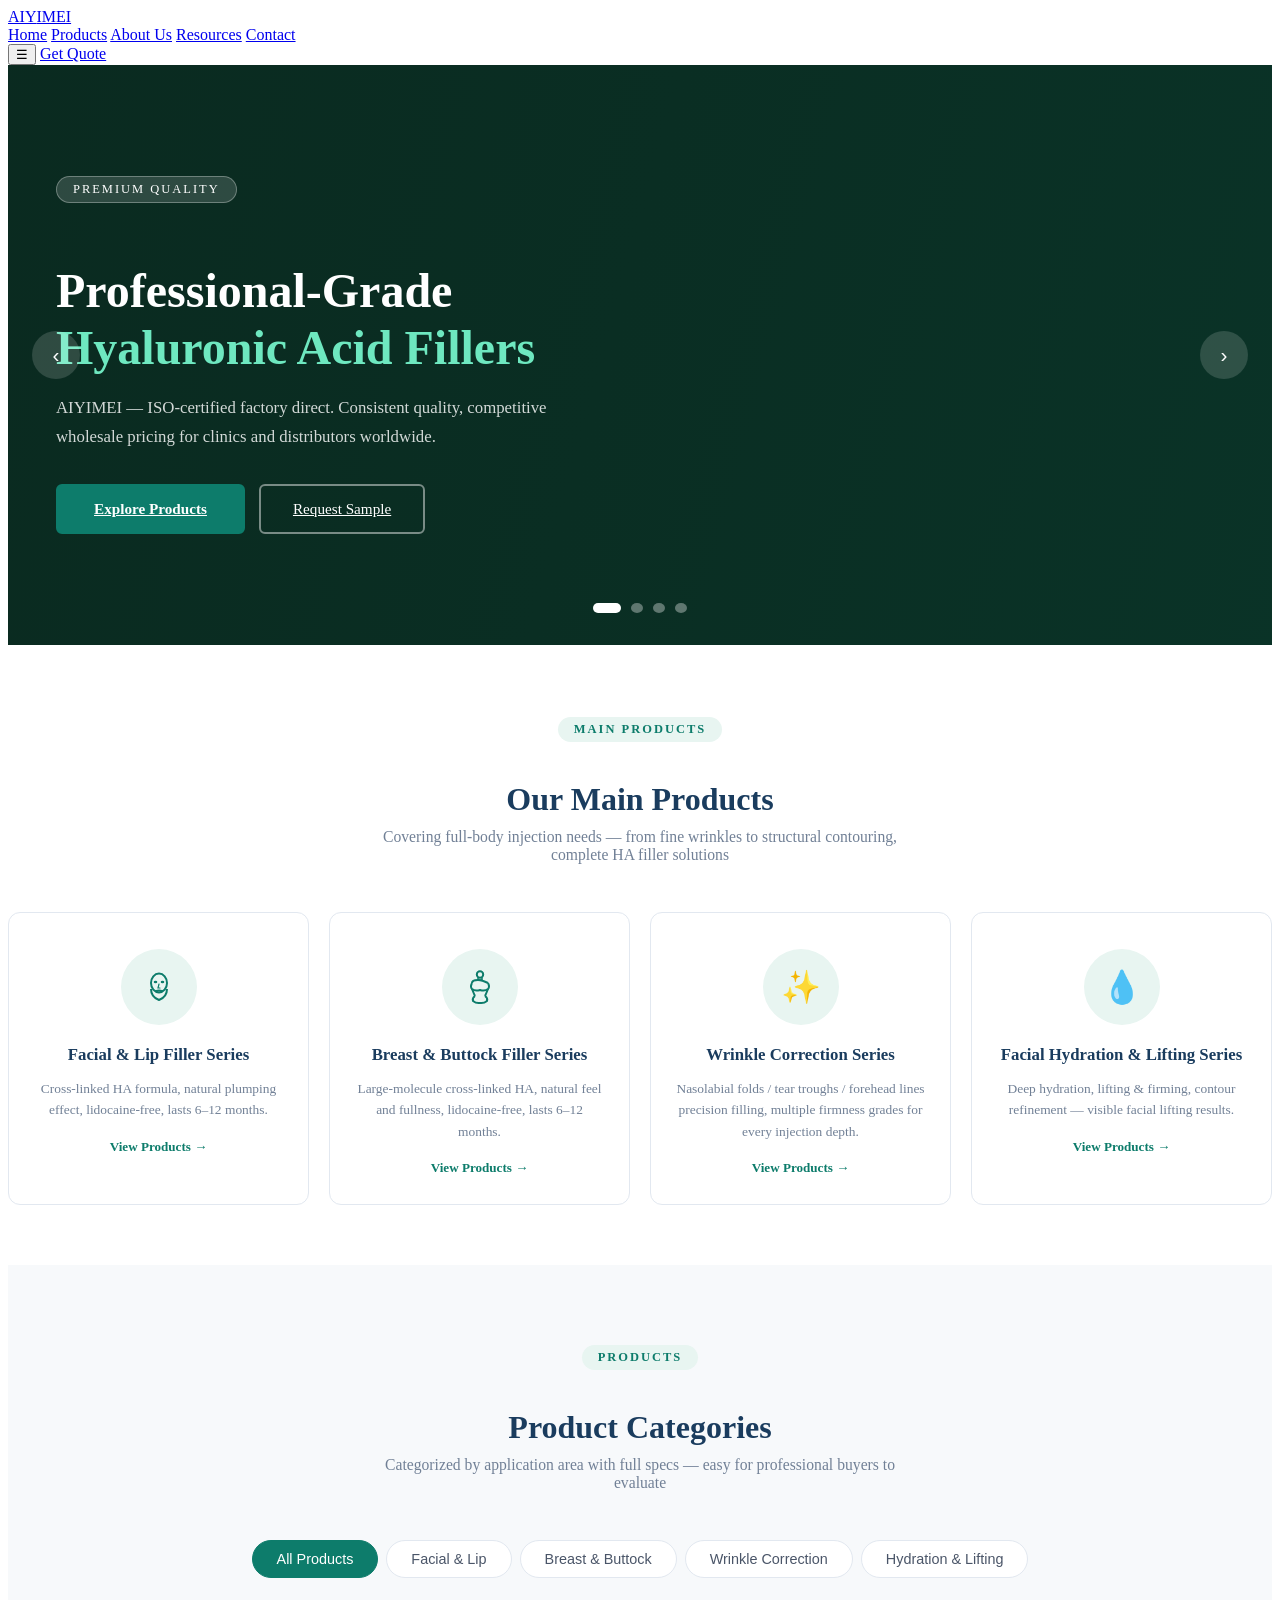
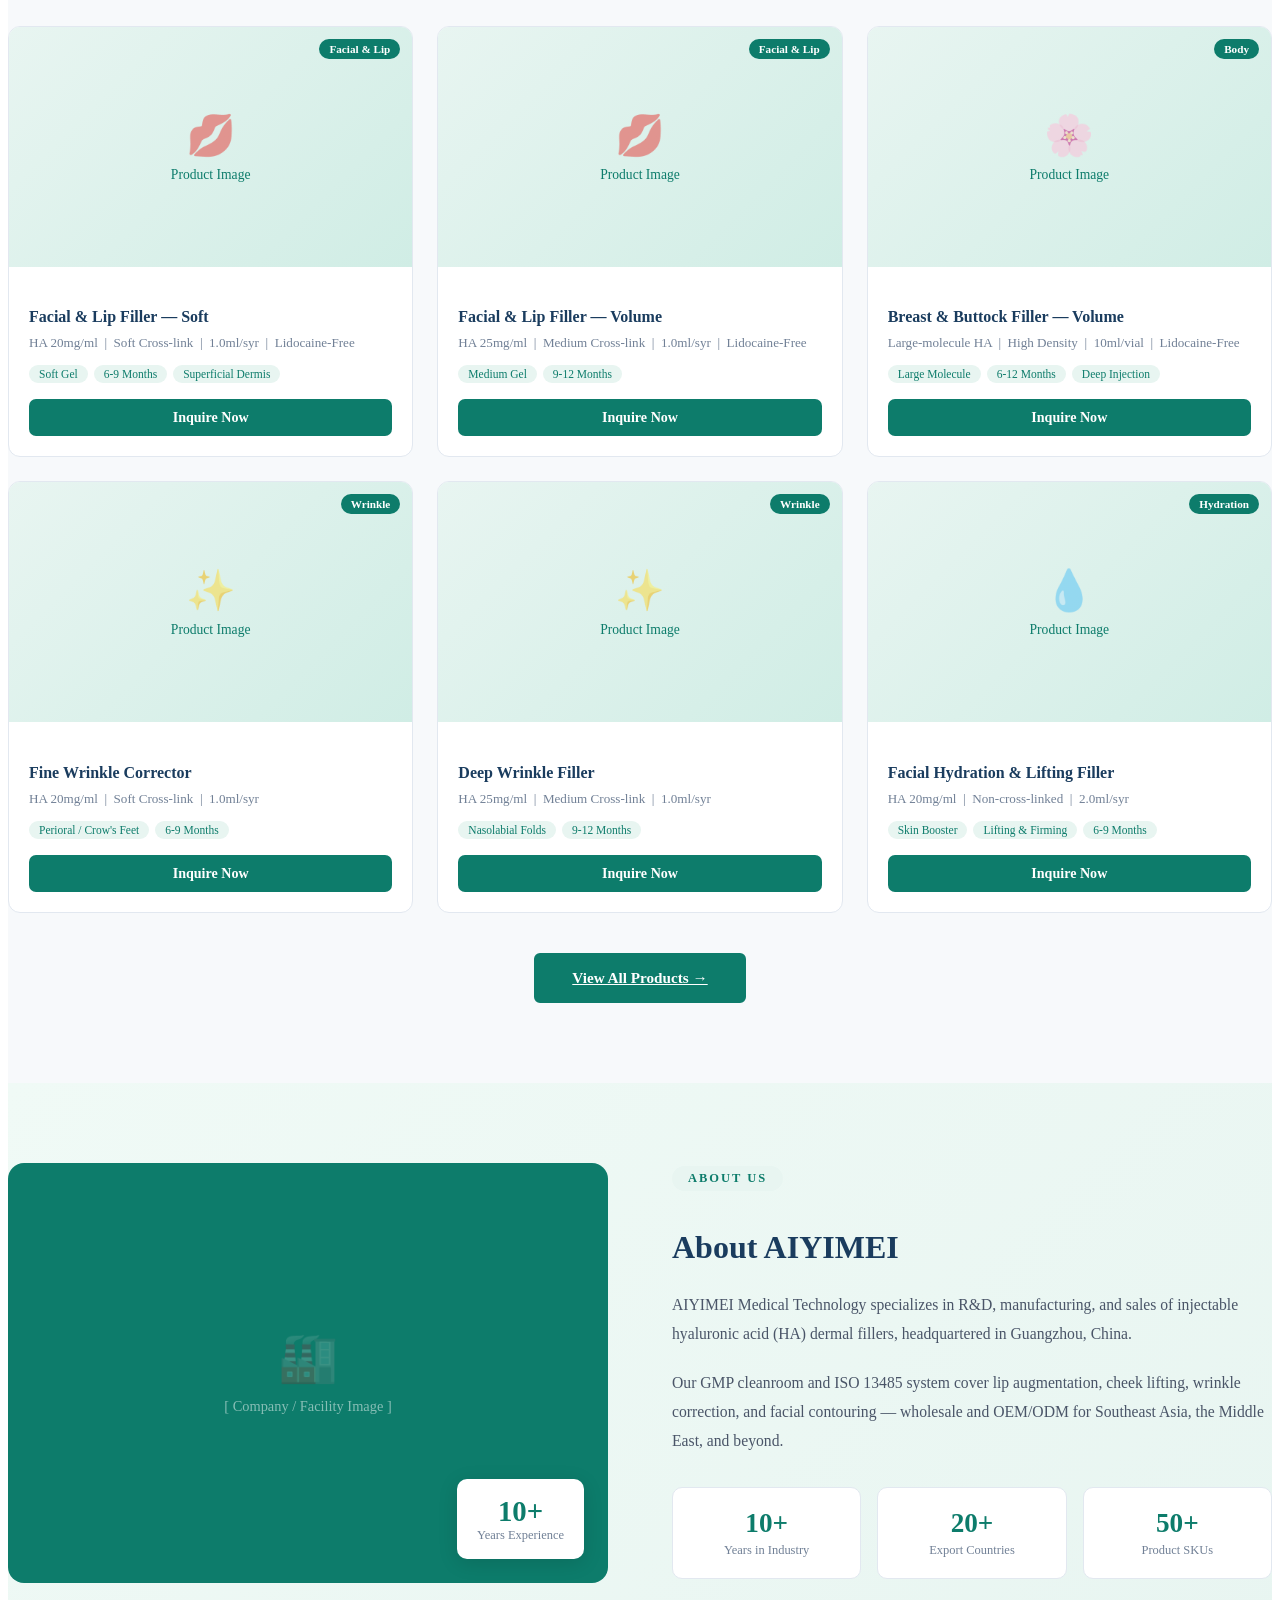
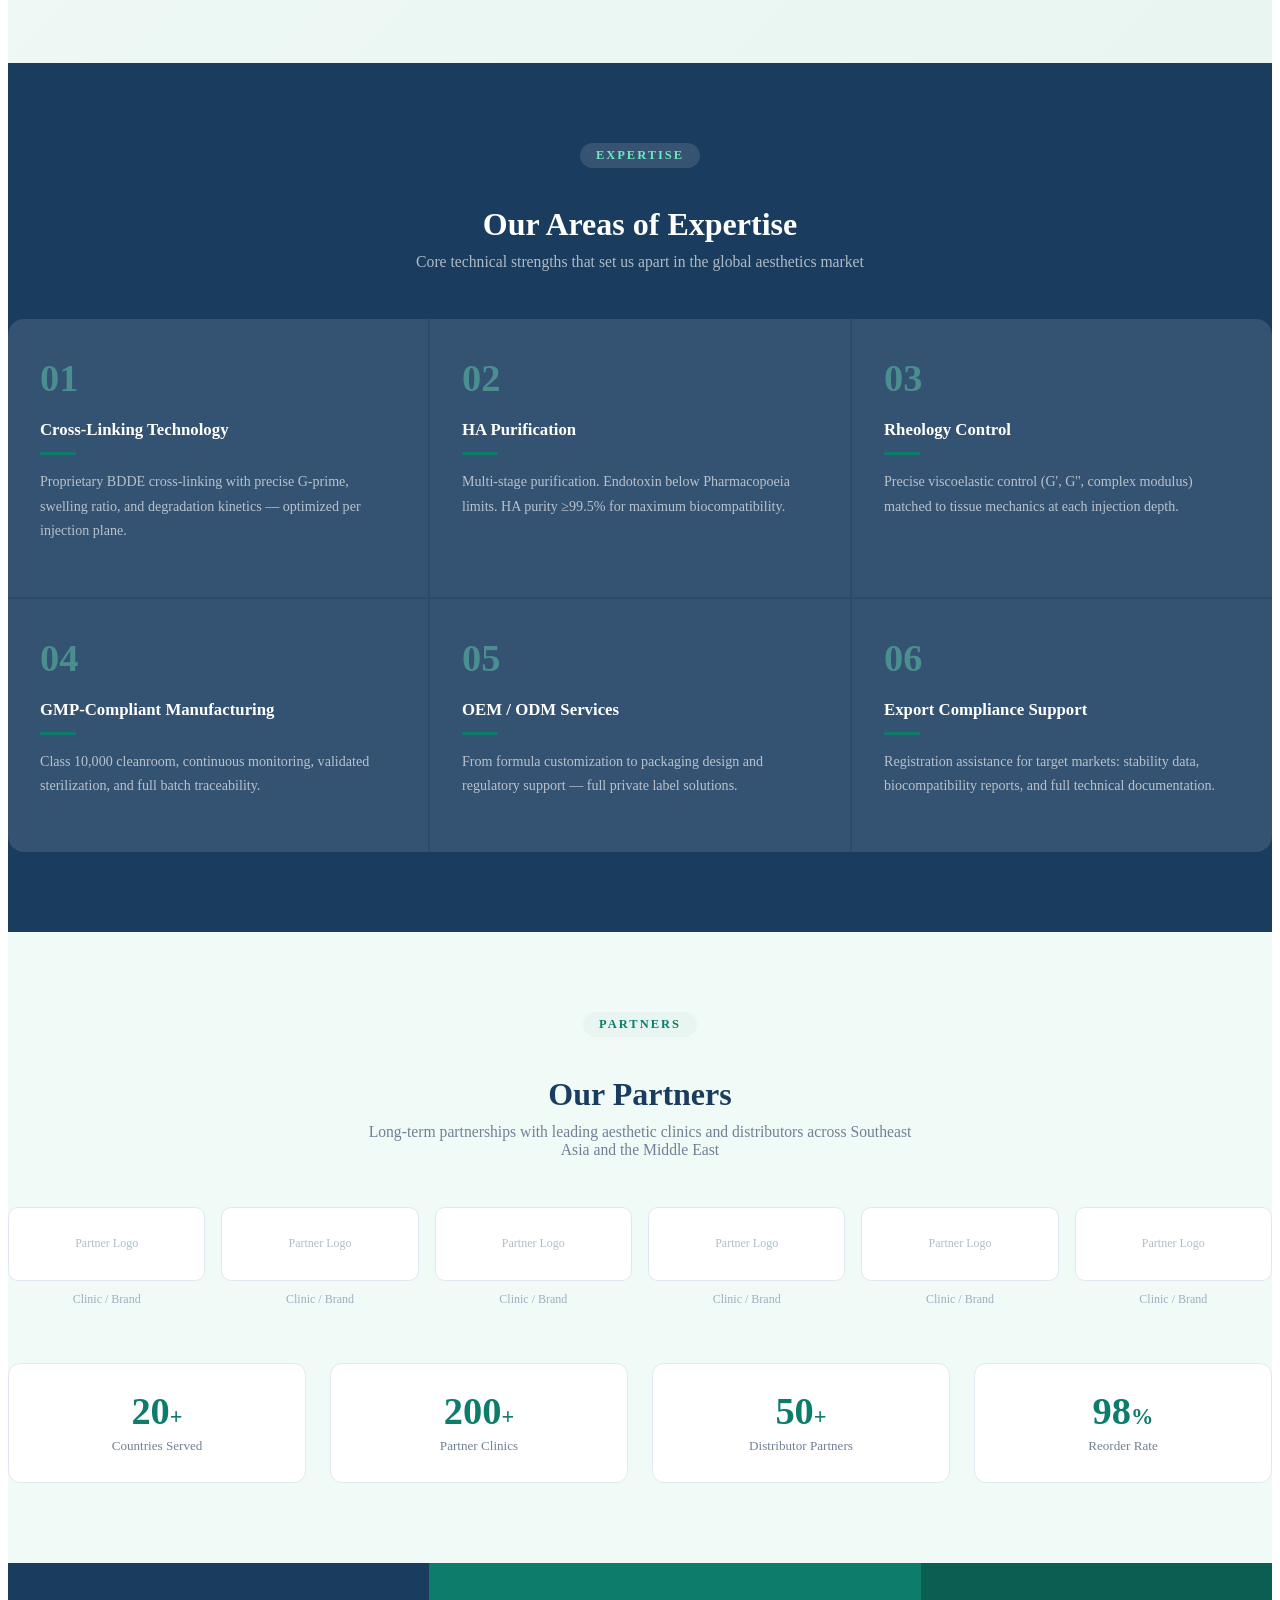
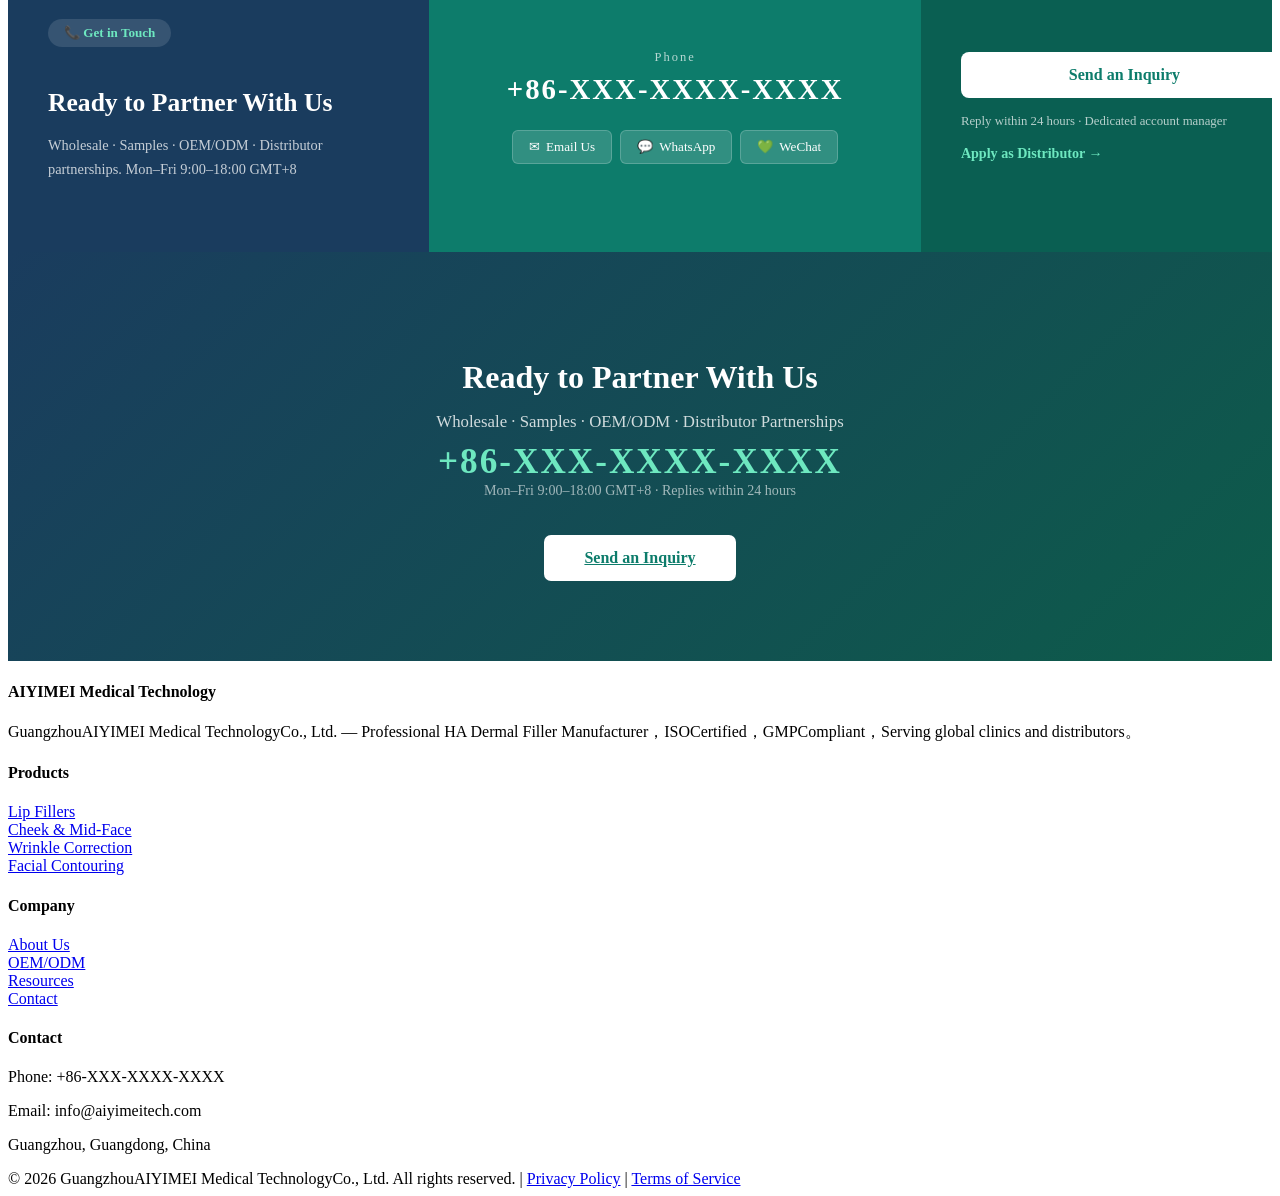
==== commit 9e104d87: "Add files via upload" ====
--- a/index.html
+++ b/index.html
@@ -554,7 +554,7 @@
       <div class="bg-img slide-bg-1" style="background-image: url('images/banner1.jpg');"></div>
       <div class="bg-overlay"></div>
       <div class="banner-content">
-        <span class="banner-tag">Premium Quality · Premium Quality</span>
+        <span class="banner-tag">Premium Quality</span>
         <h1>Professional-Grade<br><em>Hyaluronic Acid Fillers</em></h1>
         <p>AIYIMEI — ISO-certified factory direct. Consistent quality, competitive wholesale pricing for clinics and distributors worldwide.</p>
         <div class="banner-btns">
@@ -569,7 +569,7 @@
       <div class="bg-img slide-bg-2" style="background-image: url('images/banner2.jpg');"></div>
       <div class="bg-overlay"></div>
       <div class="banner-content">
-        <span class="banner-tag">OEM / ODM · Custom Services</span>
+        <span class="banner-tag">OEM / ODM</span>
         <h1>Full-Service <em>OEM / ODM</em><br>From Formula to Packaging</h1>
         <p>Complete OEM/ODM — customize HA concentration, lidocaine ratio, and private label packaging all in one place.</p>
         <div class="banner-btns">
@@ -584,7 +584,7 @@
       <div class="bg-img slide-bg-3" style="background-image: url('images/banner3.jpg');"></div>
       <div class="bg-overlay"></div>
       <div class="banner-content">
-        <span class="banner-tag">Global Partner · Global Partner</span>
+        <span class="banner-tag">Global Partner</span>
         <h1>Supplying Southeast Asia<br>& the <em>Middle East</em></h1>
         <p>Serving 20+ countries — dedicated supply for overseas clinics, institutions, and regional distributors.</p>
         <div class="banner-btns">
@@ -599,7 +599,7 @@
       <div class="bg-img slide-bg-4" style="background-image: url('images/banner4.jpg');"></div>
       <div class="bg-overlay"></div>
       <div class="banner-content">
-        <span class="banner-tag">Quality Certified · Quality Certified</span>
+        <span class="banner-tag">Quality Certified</span>
         <h1>GMP Facility &<br><em>Strict Quality Control</em></h1>
         <p>Full batch testing: endotoxin, sterility, pH, rheology. ISO 13485 certified, complete traceability per batch.</p>
         <div class="banner-btns">
@@ -899,7 +899,7 @@
         <div class="exp-num">03</div>
         <h4>Rheology Control</h4>
         <div class="exp-divider"></div>
-        <p>Precise viscoelastic control (G', G'', complex modulus) matched to tissue mechanics at each injection depth.<</p>
+        <p>Precise viscoelastic control (G', G'', complex modulus) matched to tissue mechanics at each injection depth.</p>
       </div>
       <div class="exp-item">
         <div class="exp-num">04</div>
@@ -968,7 +968,7 @@
     <div class="contact-strip-inner">
       <div class="cs-left">
         <div class="cs-badge">📞 Get in Touch</div>
-        <h2>Ready to Partner With Ussyr</h2>
+        <h2>Ready to Partner With Us</h2>
         <p>Wholesale · Samples · OEM/ODM · Distributor partnerships. Mon–Fri 9:00–18:00 GMT+8</p>
       </div>
       <div class="cs-center">
@@ -998,7 +998,7 @@
 
 <!-- CTA -->
 <section class="home-cta">
-  <h2>Ready to Partner With Ussyr</h2>
+  <h2>Ready to Partner With Us</h2>
   <p>Wholesale · Samples · OEM/ODM · Distributor Partnerships</p>
   <div class="phone">+86-XXX-XXXX-XXXX</div>
   <div class="cta-sub">Mon–Fri 9:00–18:00 GMT+8 · Replies within 24 hours</div>
